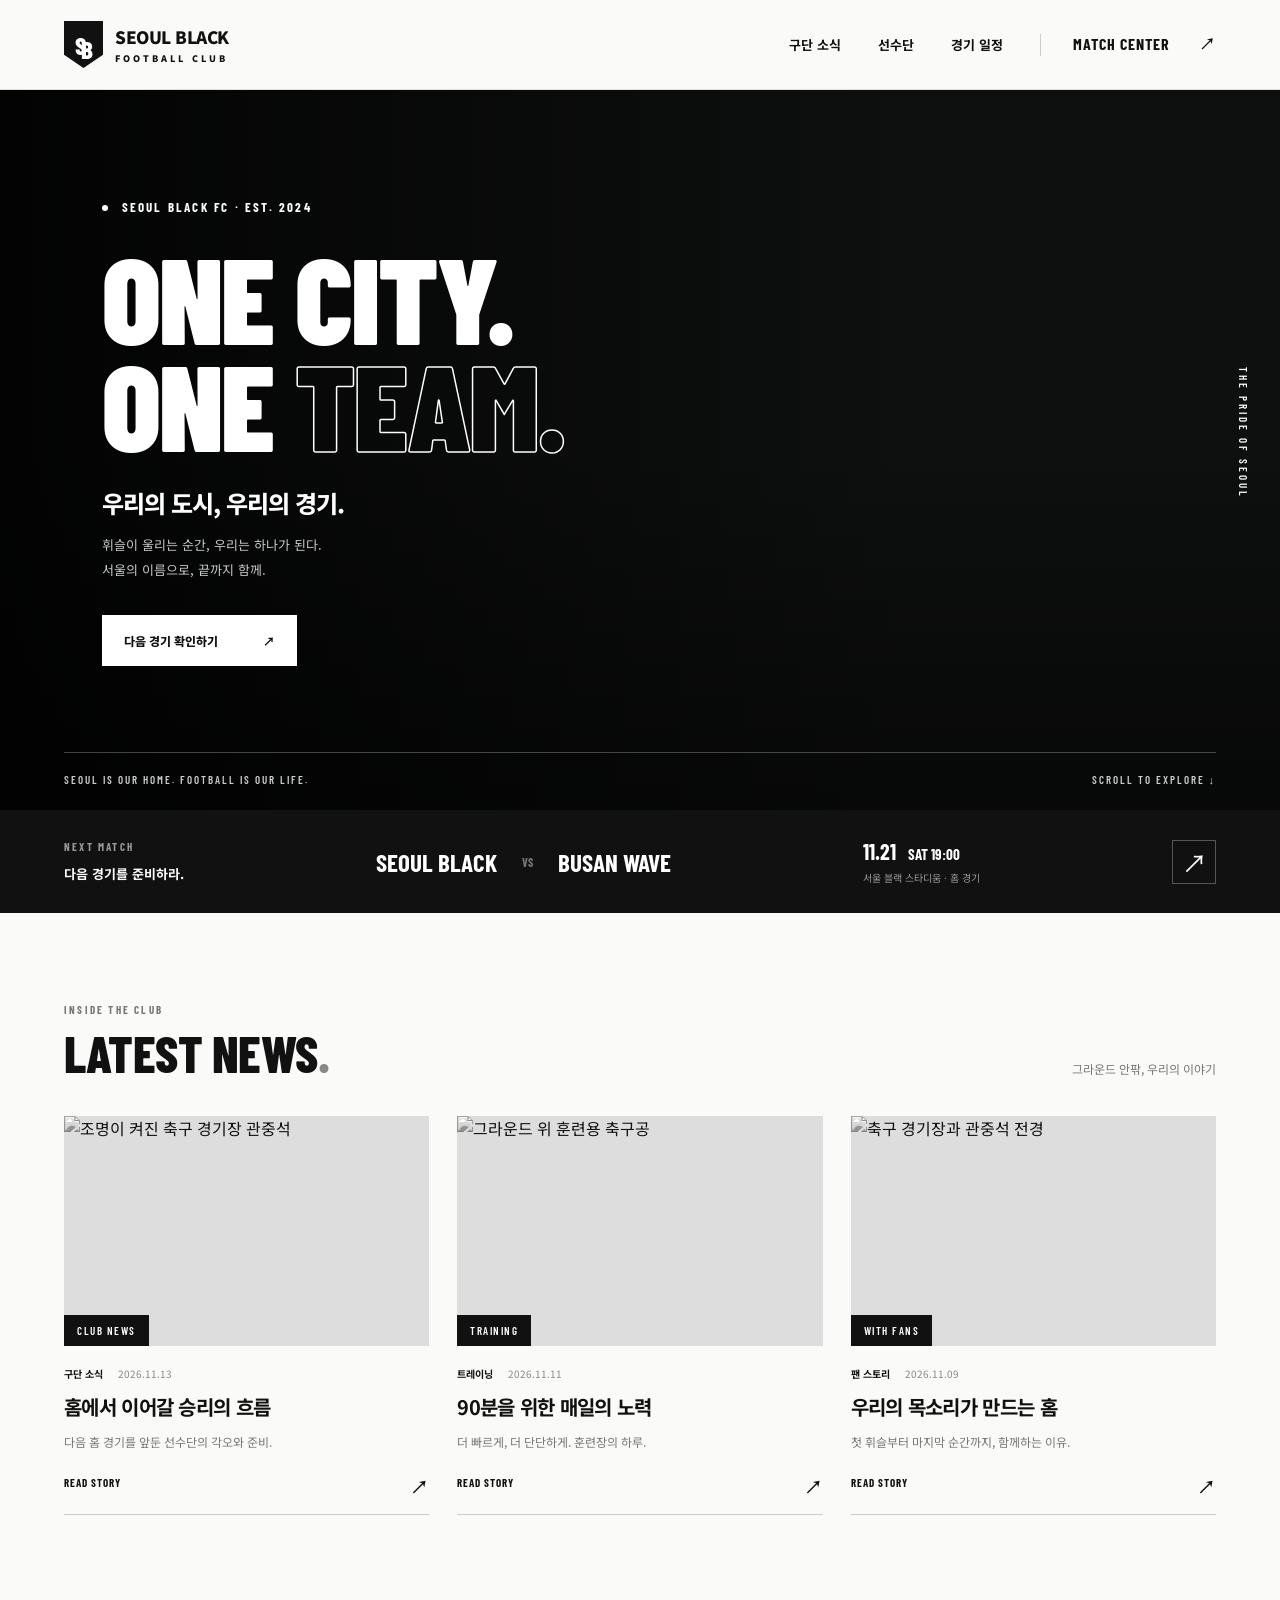
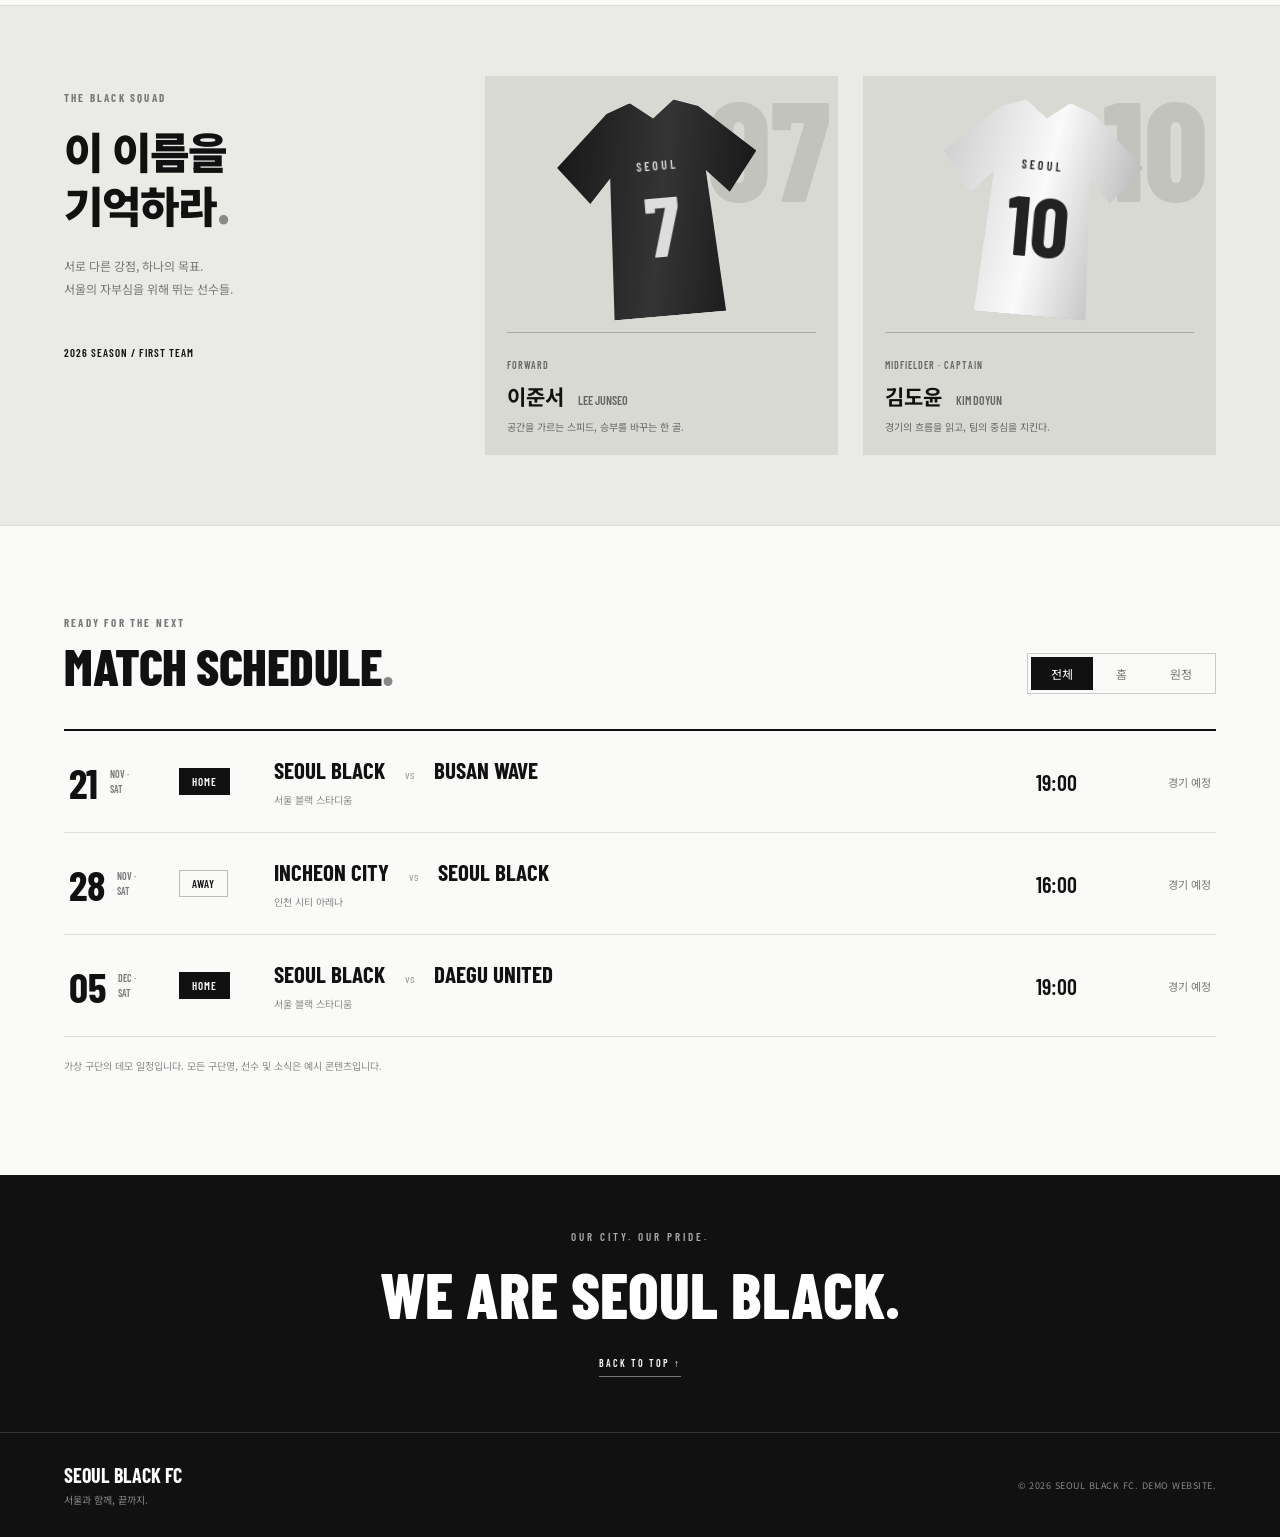
==== index.html @ 543b2198 "initial website" ====
<!DOCTYPE html>
<html lang="ko">
<head>
  <meta charset="UTF-8">
  <meta name="viewport" content="width=device-width, initial-scale=1.0">
  <meta name="description" content="가상의 축구 구단 SEOUL BLACK FC의 뉴스, 선수, 경기 일정을 만나는 데모 홈페이지.">
  <title>SEOUL BLACK FC — 우리의 도시, 우리의 경기</title>
  <link rel="stylesheet" href="style.css">
  <script src="script.js" defer></script>
</head>
<body>
  <a class="skip-link" href="#main">본문으로 건너뛰기</a>
  <header class="header">
    <a class="brand" href="#home" aria-label="서울 블랙 FC 홈"><span class="crest">S<span>B</span></span><span>SEOUL BLACK<small>FOOTBALL CLUB</small></span></a>
    <button class="menu-toggle" aria-expanded="false" aria-controls="navigation" aria-label="메뉴 열기"><span></span><span></span></button>
    <nav id="navigation" aria-label="주요 메뉴"><a href="#news">구단 소식</a><a href="#players">선수단</a><a href="#fixtures">경기 일정</a><a class="nav-cta" href="#fixtures">MATCH CENTER <span>↗</span></a></nav>
  </header>
  <main id="main">
    <section class="hero" id="home" aria-labelledby="hero-title">
      <div class="hero-content"><p class="eyebrow"><span class="dot"></span> SEOUL BLACK FC · EST. 2024</p><h1 id="hero-title">ONE CITY.<br>ONE <span>TEAM.</span></h1><p class="hero-korean">우리의 도시, 우리의 경기.</p><p class="hero-description">휘슬이 울리는 순간, 우리는 하나가 된다.<br>서울의 이름으로, 끝까지 함께.</p><a class="button button-light" href="#fixtures">다음 경기 확인하기 <span>↗</span></a></div>
      <div class="hero-bottom"><span>SEOUL IS OUR HOME. FOOTBALL IS OUR LIFE.</span><a href="#news">SCROLL TO EXPLORE ↓</a></div>
      <span class="hero-side" aria-hidden="true">THE PRIDE OF SEOUL</span>
    </section>
    <div class="match-strip"><div class="next-label"><span class="eyebrow">NEXT MATCH</span><strong>다음 경기를 준비하라.</strong></div><div class="match-teams"><strong>SEOUL BLACK</strong><span>VS</span><strong>BUSAN WAVE</strong></div><div class="match-info"><strong>11.21 <span>SAT 19:00</span></strong><span>서울 블랙 스타디움 · 홈 경기</span></div><a href="#fixtures" aria-label="경기 일정으로 이동">↗</a></div>
    <section class="section news-section" id="news" aria-labelledby="news-title">
      <div class="section-heading"><div><p class="eyebrow">INSIDE THE CLUB</p><h2 id="news-title">LATEST NEWS<span>.</span></h2></div><span class="section-caption">그라운드 안팎, 우리의 이야기</span></div>
      <div class="news-grid">
        <article class="news-card"><button class="news-open" data-news="0" aria-label="홈에서 이어갈 승리의 흐름, 뉴스 읽기"><div class="news-image"><img src="https://images.unsplash.com/photo-1522778119026-d647f0596c20?auto=format&fit=crop&w=900&q=85" alt="조명이 켜진 축구 경기장 관중석" loading="lazy"><span>CLUB NEWS</span></div><div class="news-meta">구단 소식 <time datetime="2026-11-13">2026.11.13</time></div><h3>홈에서 이어갈 승리의 흐름</h3><p>다음 홈 경기를 앞둔 선수단의 각오와 준비.</p><span class="read-more">READ STORY <span>↗</span></span></button></article>
        <article class="news-card"><button class="news-open" data-news="1" aria-label="90분을 위한 매일의 노력, 뉴스 읽기"><div class="news-image"><img src="https://images.unsplash.com/photo-1574629810360-7efbbe195018?auto=format&fit=crop&w=900&q=85" alt="그라운드 위 훈련용 축구공" loading="lazy"><span>TRAINING</span></div><div class="news-meta">트레이닝 <time datetime="2026-11-11">2026.11.11</time></div><h3>90분을 위한 매일의 노력</h3><p>더 빠르게, 더 단단하게. 훈련장의 하루.</p><span class="read-more">READ STORY <span>↗</span></span></button></article>
        <article class="news-card"><button class="news-open" data-news="2" aria-label="우리의 목소리가 만드는 홈, 뉴스 읽기"><div class="news-image"><img src="https://images.unsplash.com/photo-1459865264687-595d652de67e?auto=format&fit=crop&w=900&q=85" alt="축구 경기장과 관중석 전경" loading="lazy"><span>WITH FANS</span></div><div class="news-meta">팬 스토리 <time datetime="2026-11-09">2026.11.09</time></div><h3>우리의 목소리가 만드는 홈</h3><p>첫 휘슬부터 마지막 순간까지, 함께하는 이유.</p><span class="read-more">READ STORY <span>↗</span></span></button></article>
      </div>
    </section>
    <section class="players-section" id="players" aria-labelledby="players-title"><div class="section players-inner"><div class="players-intro"><p class="eyebrow">THE BLACK SQUAD</p><h2 id="players-title">이 이름을<br>기억하라<span>.</span></h2><p>서로 다른 강점, 하나의 목표.<br>서울의 자부심을 위해 뛰는 선수들.</p><span class="squad-season">2026 SEASON / FIRST TEAM</span></div><div class="players-grid"><article class="player"><span class="player-number">07</span><div class="jersey" aria-hidden="true"><span>SEOUL<br><b>7</b></span></div><div class="player-details"><span>FORWARD</span><h3>이준서 <small>LEE JUNSEO</small></h3><p>공간을 가르는 스피드, 승부를 바꾸는 한 골.</p></div></article><article class="player"><span class="player-number">10</span><div class="jersey alternate" aria-hidden="true"><span>SEOUL<br><b>10</b></span></div><div class="player-details"><span>MIDFIELDER · CAPTAIN</span><h3>김도윤 <small>KIM DOYUN</small></h3><p>경기의 흐름을 읽고, 팀의 중심을 지킨다.</p></div></article></div></div></section>
    <section class="section fixtures-section" id="fixtures" aria-labelledby="fixtures-title"><div class="section-heading"><div><p class="eyebrow">READY FOR THE NEXT</p><h2 id="fixtures-title">MATCH SCHEDULE<span>.</span></h2></div><div class="filters" role="group" aria-label="경기 일정 필터"><button class="active" data-filter="all" aria-pressed="true">전체</button><button data-filter="home" aria-pressed="false">홈</button><button data-filter="away" aria-pressed="false">원정</button></div></div><div class="fixtures-list">
      <article class="fixture" data-venue="home"><div class="fixture-date"><strong>21</strong><span>NOV · SAT</span></div><span class="venue home">HOME</span><div class="fixture-opponent"><strong>SEOUL BLACK <span>vs</span> BUSAN WAVE</strong><p>서울 블랙 스타디움</p></div><time datetime="2026-11-21T19:00:00+09:00">19:00</time><span class="fixture-status">경기 예정</span></article>
      <article class="fixture" data-venue="away"><div class="fixture-date"><strong>28</strong><span>NOV · SAT</span></div><span class="venue">AWAY</span><div class="fixture-opponent"><strong>INCHEON CITY <span>vs</span> SEOUL BLACK</strong><p>인천 시티 아레나</p></div><time datetime="2026-11-28T16:00:00+09:00">16:00</time><span class="fixture-status">경기 예정</span></article>
      <article class="fixture" data-venue="home"><div class="fixture-date"><strong>05</strong><span>DEC · SAT</span></div><span class="venue home">HOME</span><div class="fixture-opponent"><strong>SEOUL BLACK <span>vs</span> DAEGU UNITED</strong><p>서울 블랙 스타디움</p></div><time datetime="2026-12-05T19:00:00+09:00">19:00</time><span class="fixture-status">경기 예정</span></article>
    </div><p class="schedule-note">가상 구단의 데모 일정입니다. 모든 구단명, 선수 및 소식은 예시 콘텐츠입니다.</p></section>
    <section class="closing"><p>OUR CITY. OUR PRIDE.</p><strong>WE ARE SEOUL BLACK.</strong><a href="#home">BACK TO TOP ↑</a></section>
  </main>
  <footer><a class="footer-brand" href="#home">SEOUL BLACK FC<span>서울과 함께, 끝까지.</span></a><p>© <span id="year">2026</span> SEOUL BLACK FC. DEMO WEBSITE.</p></footer>
  <dialog id="news-dialog" aria-labelledby="dialog-title"><div class="dialog-top"><span class="eyebrow">CLUB STORIES</span><button id="close-dialog" aria-label="뉴스 닫기">✕</button></div><h2 id="dialog-title"></h2><p id="dialog-body"></p><p class="demo-note">가상 구단 홈페이지를 위한 예시 기사입니다.</p></dialog>
</body>
</html>
---- style.css ----
@import url('https://fonts.googleapis.com/css2?family=Barlow+Condensed:wght@600;700;800;900&family=Noto+Sans+KR:wght@400;500;600;700;800;900&display=swap');
:root{--black:#111;--gray:#777;--line:#dedede}*{box-sizing:border-box}html{scroll-behavior:smooth;scroll-padding-top:90px}body{margin:0;color:var(--black);background:#fafaf8;font-family:'Noto Sans KR',sans-serif;-webkit-font-smoothing:antialiased}a{color:inherit;text-decoration:none}button{font:inherit;cursor:pointer}button,a{-webkit-tap-highlight-color:transparent}button:focus-visible,a:focus-visible{outline:3px solid #888;outline-offset:5px}img{width:100%;height:100%;object-fit:cover;display:block}.skip-link{position:fixed;top:-80px;left:20px;background:white;padding:15px;z-index:100}.skip-link:focus{top:10px}.header{height:90px;background:#fafaf8;display:flex;align-items:center;justify-content:space-between;padding:0 5%;position:relative;z-index:10;border-bottom:1px solid var(--line)}.brand{display:flex;gap:12px;align-items:center;font-size:17px;font-weight:900;letter-spacing:-.5px}.brand small{display:block;font-size:9px;letter-spacing:3px;margin-top:3px}.crest{width:39px;height:47px;background:#111;color:white;clip-path:polygon(0 0,100% 0,100% 72%,50% 100%,0 72%);font:800 25px 'Barlow Condensed',sans-serif;display:flex;align-items:center;justify-content:center;letter-spacing:-5px;padding-right:5px}.crest span{padding-top:8px}.header nav{display:flex;gap:37px;align-items:center;font-size:13px;font-weight:700}.header nav>a:hover{opacity:.6}.nav-cta{border-left:1px solid #ccc;padding-left:32px;font-family:'Barlow Condensed',sans-serif;letter-spacing:1px;font-size:16px}.nav-cta span{margin-left:25px}.menu-toggle{display:none}.hero{min-height:660px;height:calc(90vh - 90px);max-height:900px;background:#161918;position:relative;color:white;display:flex;align-items:center;padding:65px 8% 100px;isolation:isolate;overflow:hidden}.hero:before{content:'';position:absolute;inset:0;z-index:-2;background:url('https://images.unsplash.com/photo-1522778119026-d647f0596c20?auto=format&fit=crop&w=2400&q=90') center 60%/cover;filter:grayscale(1)}.hero:after{content:'';position:absolute;inset:0;z-index:-1;background:linear-gradient(90deg,rgba(0,0,0,.88),rgba(0,0,0,.38) 70%),linear-gradient(0deg,rgba(0,0,0,.5),transparent 50%)}.eyebrow{font-family:'Barlow Condensed',sans-serif;font-size:13px;font-weight:700;letter-spacing:2.2px;margin:0 0 20px}.dot{display:inline-block;width:6px;height:6px;border-radius:50%;background:white;margin-right:8px;vertical-align:middle}.hero h1{font:900 clamp(80px,9.5vw,148px)/.88 'Barlow Condensed',sans-serif;letter-spacing:-2px;margin:28px 0}.hero h1 span{-webkit-text-stroke:1.5px white;color:transparent}.hero-korean{font-weight:800;font-size:24px;letter-spacing:-1px;margin:24px 0 12px}.hero-description{font-size:13px;color:#c6c6c6;line-height:1.9}.button{display:inline-flex;align-items:center;gap:45px;font-size:12px;font-weight:800;padding:17px 22px;margin-top:20px}.button-light{background:white;color:#111}.button:hover{background:#ddd}.hero-bottom{position:absolute;bottom:24px;left:5%;right:5%;display:flex;justify-content:space-between;border-top:1px solid #ffffff40;padding-top:20px;font:600 11px 'Barlow Condensed',sans-serif;letter-spacing:2px;color:#ccc}.hero-side{position:absolute;right:30px;writing-mode:vertical-rl;font:600 11px 'Barlow Condensed',sans-serif;letter-spacing:3px}.match-strip{background:#111;color:white;padding:28px 5%;display:flex;align-items:center;justify-content:space-between;gap:25px}.next-label .eyebrow{display:block;color:#999;font-size:11px;margin:0 0 7px}.next-label strong{font-size:13px}.match-teams{display:flex;align-items:center;gap:25px;font:700 25px 'Barlow Condensed',sans-serif}.match-teams>span{font-size:12px;color:#777}.match-info{display:flex;flex-direction:column;gap:6px}.match-info>strong{font:700 22px 'Barlow Condensed',sans-serif}.match-info strong span{font-size:15px;margin-left:8px}.match-info>span{font-size:10px;color:#999}.match-strip>a{font-size:25px;border:1px solid #555;width:44px;height:44px;display:grid;place-items:center}.section{max-width:1400px;margin:auto;padding:90px 5%}.section-heading{display:flex;justify-content:space-between;align-items:end;margin-bottom:35px;gap:20px}.section-heading .eyebrow{color:#777;margin-bottom:9px;font-size:11px}h2{font:800 clamp(36px,4vw,55px)/1.1 'Barlow Condensed',sans-serif;margin:0;letter-spacing:-.5px}h2>span{color:#888}.section-caption{font-size:12px;color:#777;padding-bottom:4px}.news-grid{display:grid;grid-template-columns:repeat(3,1fr);gap:28px}.news-open{border:0;padding:0;background:transparent;text-align:left;width:100%;color:inherit}.news-image{height:230px;position:relative;overflow:hidden;background:#ddd}.news-image img{filter:grayscale(1);transition:transform .5s}.news-open:hover img{transform:scale(1.05)}.news-image>span{position:absolute;left:0;bottom:0;background:#111;color:white;padding:9px 13px;font:600 11px 'Barlow Condensed',sans-serif;letter-spacing:1.5px}.news-meta{display:flex;gap:15px;font-size:10px;margin:20px 0 11px;font-weight:700}.news-meta time{color:#888;font-weight:400}.news-card h3{font-size:20px;letter-spacing:-.7px;margin:0 0 10px}.news-card p{font-size:12px;color:#777;line-height:1.8;margin:0}.read-more{display:flex;justify-content:space-between;border-bottom:1px solid #ccc;padding:23px 0 14px;font:700 11px 'Barlow Condensed',sans-serif;letter-spacing:1px}.read-more>span{font-size:18px}.players-section{background:#eaeae6;border-top:1px solid #ddd;border-bottom:1px solid #ddd}.players-inner{display:grid;grid-template-columns:1fr 2fr;gap:55px;padding-top:70px;padding-bottom:70px}.players-intro{padding-top:15px}.players-intro .eyebrow{color:#777;font-size:11px}.players-intro h2{font-family:'Noto Sans KR',sans-serif;font-size:43px;font-weight:900;line-height:1.25;letter-spacing:-2px}.players-intro>p:not(.eyebrow){color:#777;line-height:1.9;font-size:12px;margin-top:24px}.squad-season{display:block;font:600 11px 'Barlow Condensed',sans-serif;letter-spacing:1px;margin-top:45px}.players-grid{display:grid;grid-template-columns:1fr 1fr;gap:25px}.player{position:relative;overflow:hidden;background:#d9d9d4;padding:25px 22px 20px;min-height:350px}.player-number{position:absolute;font:800 140px/1 'Barlow Condensed',sans-serif;color:#c3c3bd;top:0;right:8px}.jersey{height:215px;width:200px;margin:0 auto;position:relative;background:linear-gradient(100deg,#161616,#343434 50%,#111);clip-path:polygon(27% 4%,39% 0,50% 8%,61% 0,73% 4%,100% 27%,85% 45%,74% 34%,78% 100%,22% 100%,26% 34%,15% 45%,0 27%);filter:drop-shadow(0 6px 6px #0005);display:grid;place-items:center;transform:rotate(-5deg)}.jersey>span{text-align:center;color:#ddd;font:600 12px 'Barlow Condensed',sans-serif;letter-spacing:3px;margin-top:15px}.jersey b{font-size:85px;line-height:1.2;letter-spacing:0}.jersey.alternate{transform:rotate(5deg);background:linear-gradient(100deg,#ccc,#fafafa 50%,#aaa)}.jersey.alternate>span{color:#222}.player-details{position:relative;border-top:1px solid #aaa;padding-top:17px;margin-top:16px}.player-details>span{font:600 10px 'Barlow Condensed',sans-serif;letter-spacing:1px;color:#666}.player-details h3{margin:7px 0;font-size:21px}.player-details small{font:600 12px 'Barlow Condensed',sans-serif;margin-left:8px;color:#666}.player-details p{font-size:10px;color:#666;margin:0;line-height:1.7}.filters{display:flex;border:1px solid #ccc;padding:3px;gap:3px}.filters button{border:0;background:transparent;color:#777;padding:8px 20px;font-size:12px}.filters button.active{background:#111;color:white}.fixtures-list{border-top:2px solid #111}.fixture{display:grid;grid-template-columns:85px 70px 1fr 65px 85px;align-items:center;gap:25px;padding:25px 5px;border-bottom:1px solid var(--line)}.fixture[hidden]{display:none}.fixture-date{display:flex;align-items:center;gap:12px}.fixture-date strong{font:700 42px 'Barlow Condensed',sans-serif}.fixture-date span{font:600 10px/1.5 'Barlow Condensed',sans-serif;width:30px;color:#777}.venue{font:600 11px 'Barlow Condensed',sans-serif;border:1px solid #bbb;padding:6px 12px;width:fit-content;letter-spacing:1px}.venue.home{background:#111;color:white;border-color:#111}.fixture-opponent strong{font:700 23px 'Barlow Condensed',sans-serif}.fixture-opponent strong span{font-size:12px;color:#999;margin:0 15px;font-weight:400}.fixture-opponent p{font-size:10px;color:#888;margin:8px 0 0}.fixture time{font:600 22px 'Barlow Condensed',sans-serif}.fixture-status{font-size:11px;color:#777;text-align:right}.schedule-note{font-size:10px;color:#888;margin-top:20px;line-height:1.8}.closing{background:#111;color:white;text-align:center;padding:55px 20px}.closing p{font:600 11px 'Barlow Condensed',sans-serif;letter-spacing:3px;color:#aaa;margin:0 0 12px}.closing strong{display:block;font:800 clamp(30px,5vw,65px) 'Barlow Condensed',sans-serif}.closing a{display:inline-block;font:600 10px 'Barlow Condensed',sans-serif;letter-spacing:2px;border-bottom:1px solid #777;padding-bottom:7px;margin-top:25px}footer{display:flex;justify-content:space-between;align-items:center;padding:30px 5%;background:#111;border-top:1px solid #333;color:#888}.footer-brand{font:700 20px 'Barlow Condensed',sans-serif;color:#fff}.footer-brand span{display:block;font:400 10px 'Noto Sans KR',sans-serif;color:#888;margin-top:5px}footer p{font-size:9px;letter-spacing:.5px}dialog{border:0;padding:30px;max-width:560px;width:calc(100% - 36px);background:#fafaf8;color:#111}dialog::backdrop{background:#000b;backdrop-filter:blur(4px)}.dialog-top{display:flex;justify-content:space-between;align-items:center;margin-bottom:25px}.dialog-top .eyebrow{margin:0;color:#777}.dialog-top button{background:none;border:0;font-size:22px;padding:5px}dialog h2{font:800 26px/1.5 'Noto Sans KR',sans-serif}#dialog-body{font-size:14px;line-height:2;color:#555;white-space:pre-line}.demo-note{font-size:10px;border-top:1px solid #ddd;padding-top:15px;color:#888}
@media(min-width:1600px){.hero-content{margin-left:calc((100vw - 1400px)/2 - 4vw)}}
@media(max-width:1000px){.header nav{gap:22px}.hero{min-height:620px}.match-teams{font-size:21px;gap:15px}.next-label strong{font-size:11px}.news-grid{gap:20px}.news-image{height:190px}.news-card h3{font-size:17px}.players-inner{grid-template-columns:1fr 2fr;gap:25px}.players-intro h2{font-size:34px}.jersey{width:160px;height:195px}.player{padding:20px 15px}.fixture{gap:15px;grid-template-columns:85px 60px 1fr 55px 65px}.fixture-opponent strong{font-size:20px}}
@media(max-width:700px){html{scroll-padding-top:74px}.header{height:74px;padding:0 6%}.brand{font-size:14px}.brand small{font-size:8px}.crest{width:32px;height:39px;font-size:22px}.menu-toggle{display:flex;background:none;border:0;width:40px;height:40px;flex-direction:column;justify-content:center;gap:6px;padding:8px}.menu-toggle span{display:block;height:2px;width:24px;background:#111;transition:transform .2s}.menu-toggle[aria-expanded=true] span:first-child{transform:translateY(4px) rotate(45deg)}.menu-toggle[aria-expanded=true] span:last-child{transform:translateY(-4px) rotate(-45deg)}.header nav{display:none;position:absolute;left:0;right:0;top:74px;background:#fafaf8;padding:25px 6%;border-bottom:1px solid #ccc;box-shadow:0 15px 15px #0001;align-items:stretch;gap:24px}.header nav.open{display:flex;flex-direction:column}.nav-cta{border-left:0;padding-left:0;border-top:1px solid #ddd;padding-top:20px}.hero{height:auto;min-height:650px;padding:65px 7% 95px}.hero h1{font-size:100px}.hero-korean{font-size:21px}.hero-description{font-size:12px}.hero .eyebrow{font-size:11px}.hero-bottom{left:7%;right:7%;font-size:9px;letter-spacing:1px}.hero-bottom>span{max-width:160px;line-height:1.6}.hero-bottom>a{align-self:end}.hero-side{right:14px;font-size:9px}.match-strip{flex-wrap:wrap;gap:22px;padding:25px 7%}.next-label{width:100%}.next-label strong{font-size:12px}.match-teams{width:calc(100% - 65px);font-size:25px;order:1;gap:18px}.match-info{order:3;width:100%;border-top:1px solid #333;padding-top:16px;flex-direction:row;justify-content:space-between;align-items:center;gap:10px}.match-info>span{font-size:9px}.match-strip>a{order:2}.section{padding:58px 7%}.section-heading{align-items:start;margin-bottom:25px}.section-heading h2{font-size:37px}.section-caption{display:none}.news-grid{grid-template-columns:1fr;gap:32px}.news-image{height:auto;aspect-ratio:1.65}.news-card h3{font-size:21px}.news-card p{font-size:12px}.news-meta{margin-top:16px}.read-more{padding-top:15px}.players-inner{grid-template-columns:1fr;gap:30px}.players-intro{padding-top:0}.players-intro h2{font-size:37px}.players-intro h2 br{display:none}.players-intro>p:not(.eyebrow){margin-top:16px}.squad-season{margin-top:22px}.players-grid{gap:12px}.player{min-height:285px;padding:20px 12px 18px}.jersey{width:135px;max-width:100%;height:165px}.jersey b{font-size:65px}.player-number{font-size:95px}.player-details h3{font-size:18px}.player-details small{display:block;margin:5px 0 0;font-size:10px}.player-details p{font-size:9px}.player-details>span{font-size:8px}.fixtures-section .section-heading{flex-direction:column;gap:22px}.filters button{padding:7px 20px}.fixture{grid-template-columns:60px 1fr 50px;gap:12px;padding:22px 0}.fixture-date{grid-row:1/3;gap:7px}.fixture-date strong{font-size:35px}.fixture-date span{font-size:9px}.venue{grid-column:2;grid-row:1;font-size:9px;padding:4px 9px}.fixture-opponent{grid-column:2;grid-row:2}.fixture-opponent strong{font-size:17px;line-height:1.5}.fixture-opponent strong span{margin:0 5px;font-size:10px}.fixture time{grid-column:3;grid-row:1;font-size:19px;text-align:right}.fixture-status{grid-column:3;grid-row:2;font-size:9px}.fixture-opponent p{font-size:9px;margin-top:5px}footer{padding:28px 7%;align-items:start;gap:20px;flex-direction:column}footer p{margin:0;font-size:8px}.closing{padding:45px 15px}}
@media(prefers-reduced-motion:reduce){html{scroll-behavior:auto}*,*::before,*::after{transition:none!important}}
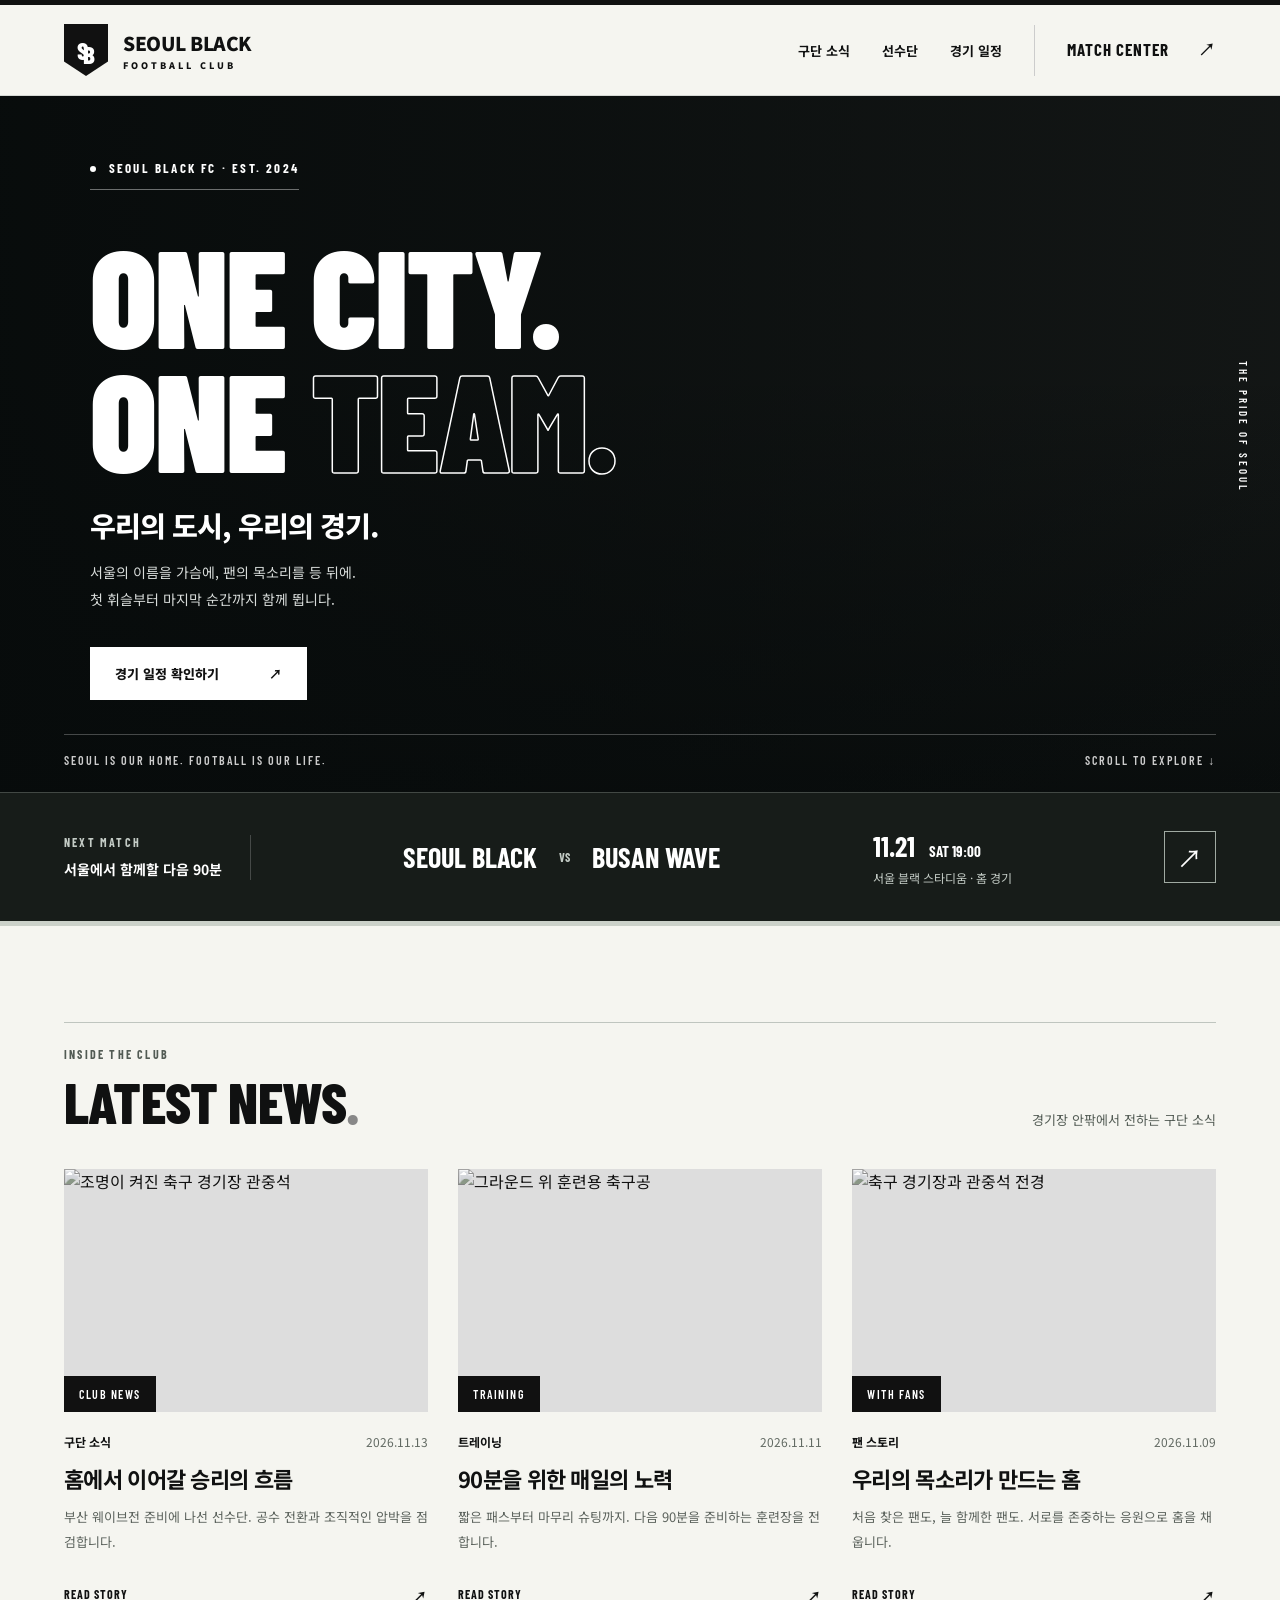
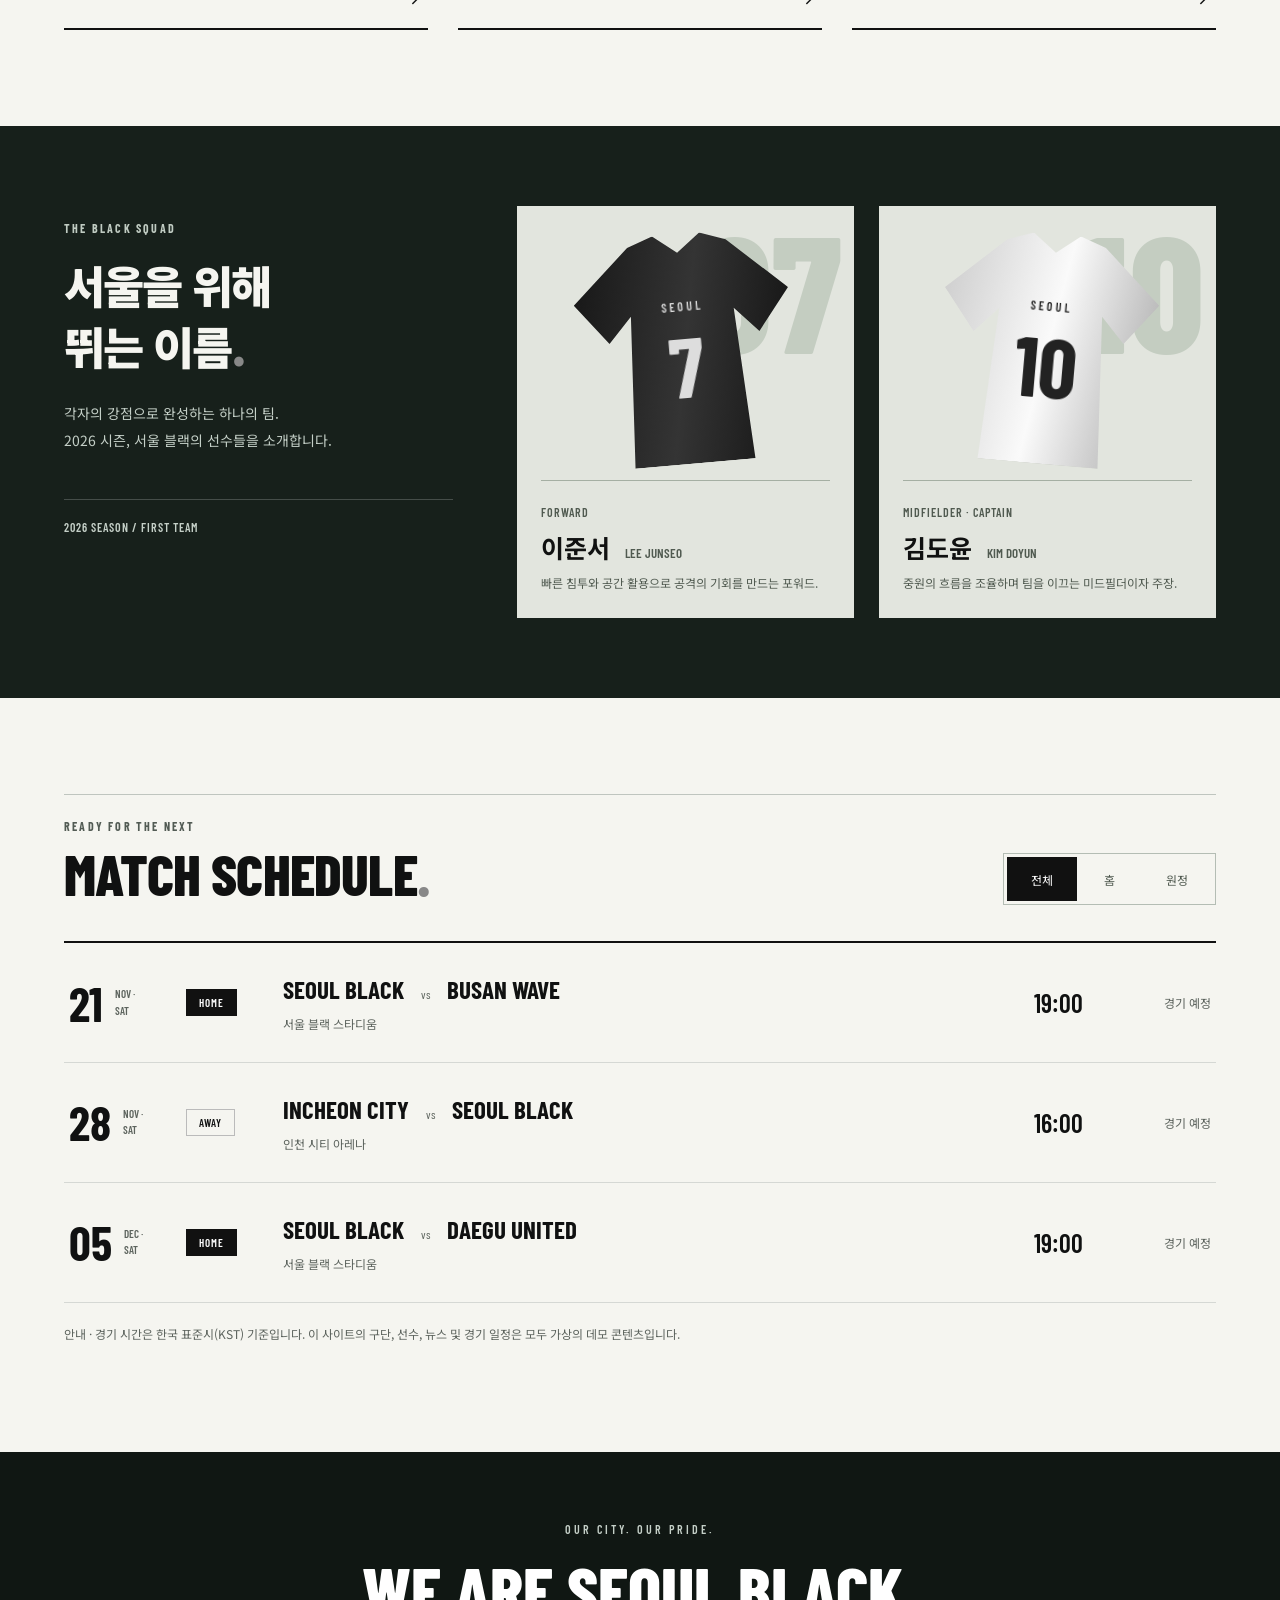
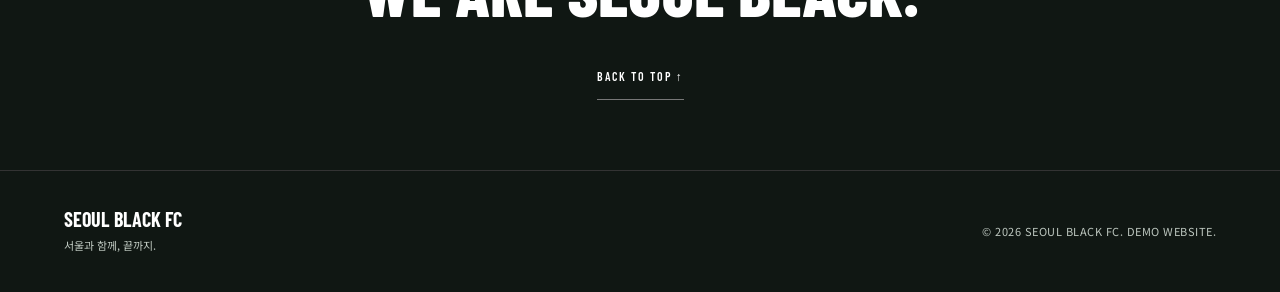
==== commit eadf36e8: "update website" ====
--- a/index.html
+++ b/index.html
@@ -3,7 +3,7 @@
 <head>
   <meta charset="UTF-8">
   <meta name="viewport" content="width=device-width, initial-scale=1.0">
-  <meta name="description" content="가상의 축구 구단 SEOUL BLACK FC의 뉴스, 선수, 경기 일정을 만나는 데모 홈페이지.">
+  <meta name="description" content="서울을 연고로 한 가상 구단 SEOUL BLACK FC. 구단 소식, 선수단과 경기 일정을 소개하는 데모 홈페이지입니다.">
   <title>SEOUL BLACK FC — 우리의 도시, 우리의 경기</title>
   <link rel="stylesheet" href="style.css">
   <script src="script.js" defer></script>
@@ -17,28 +17,28 @@
   </header>
   <main id="main">
     <section class="hero" id="home" aria-labelledby="hero-title">
-      <div class="hero-content"><p class="eyebrow"><span class="dot"></span> SEOUL BLACK FC · EST. 2024</p><h1 id="hero-title">ONE CITY.<br>ONE <span>TEAM.</span></h1><p class="hero-korean">우리의 도시, 우리의 경기.</p><p class="hero-description">휘슬이 울리는 순간, 우리는 하나가 된다.<br>서울의 이름으로, 끝까지 함께.</p><a class="button button-light" href="#fixtures">다음 경기 확인하기 <span>↗</span></a></div>
+      <div class="hero-content"><p class="eyebrow"><span class="dot"></span> SEOUL BLACK FC · EST. 2024</p><h1 id="hero-title">ONE CITY.<br>ONE <span>TEAM.</span></h1><p class="hero-korean">우리의 도시, 우리의 경기.</p><p class="hero-description">서울의 이름을 가슴에, 팬의 목소리를 등 뒤에.<br>첫 휘슬부터 마지막 순간까지 함께 뜁니다.</p><a class="button button-light" href="#fixtures">경기 일정 확인하기 <span>↗</span></a></div>
       <div class="hero-bottom"><span>SEOUL IS OUR HOME. FOOTBALL IS OUR LIFE.</span><a href="#news">SCROLL TO EXPLORE ↓</a></div>
       <span class="hero-side" aria-hidden="true">THE PRIDE OF SEOUL</span>
     </section>
-    <div class="match-strip"><div class="next-label"><span class="eyebrow">NEXT MATCH</span><strong>다음 경기를 준비하라.</strong></div><div class="match-teams"><strong>SEOUL BLACK</strong><span>VS</span><strong>BUSAN WAVE</strong></div><div class="match-info"><strong>11.21 <span>SAT 19:00</span></strong><span>서울 블랙 스타디움 · 홈 경기</span></div><a href="#fixtures" aria-label="경기 일정으로 이동">↗</a></div>
+    <div class="match-strip"><div class="next-label"><span class="eyebrow">NEXT MATCH</span><strong>서울에서 함께할 다음 90분</strong></div><div class="match-teams"><strong>SEOUL BLACK</strong><span>VS</span><strong>BUSAN WAVE</strong></div><div class="match-info"><strong>11.21 <span>SAT 19:00</span></strong><span>서울 블랙 스타디움 · 홈 경기</span></div><a href="#fixtures" aria-label="경기 일정으로 이동">↗</a></div>
     <section class="section news-section" id="news" aria-labelledby="news-title">
-      <div class="section-heading"><div><p class="eyebrow">INSIDE THE CLUB</p><h2 id="news-title">LATEST NEWS<span>.</span></h2></div><span class="section-caption">그라운드 안팎, 우리의 이야기</span></div>
+      <div class="section-heading"><div><p class="eyebrow">INSIDE THE CLUB</p><h2 id="news-title">LATEST NEWS<span>.</span></h2></div><span class="section-caption">경기장 안팎에서 전하는 구단 소식</span></div>
       <div class="news-grid">
-        <article class="news-card"><button class="news-open" data-news="0" aria-label="홈에서 이어갈 승리의 흐름, 뉴스 읽기"><div class="news-image"><img src="https://images.unsplash.com/photo-1522778119026-d647f0596c20?auto=format&fit=crop&w=900&q=85" alt="조명이 켜진 축구 경기장 관중석" loading="lazy"><span>CLUB NEWS</span></div><div class="news-meta">구단 소식 <time datetime="2026-11-13">2026.11.13</time></div><h3>홈에서 이어갈 승리의 흐름</h3><p>다음 홈 경기를 앞둔 선수단의 각오와 준비.</p><span class="read-more">READ STORY <span>↗</span></span></button></article>
-        <article class="news-card"><button class="news-open" data-news="1" aria-label="90분을 위한 매일의 노력, 뉴스 읽기"><div class="news-image"><img src="https://images.unsplash.com/photo-1574629810360-7efbbe195018?auto=format&fit=crop&w=900&q=85" alt="그라운드 위 훈련용 축구공" loading="lazy"><span>TRAINING</span></div><div class="news-meta">트레이닝 <time datetime="2026-11-11">2026.11.11</time></div><h3>90분을 위한 매일의 노력</h3><p>더 빠르게, 더 단단하게. 훈련장의 하루.</p><span class="read-more">READ STORY <span>↗</span></span></button></article>
-        <article class="news-card"><button class="news-open" data-news="2" aria-label="우리의 목소리가 만드는 홈, 뉴스 읽기"><div class="news-image"><img src="https://images.unsplash.com/photo-1459865264687-595d652de67e?auto=format&fit=crop&w=900&q=85" alt="축구 경기장과 관중석 전경" loading="lazy"><span>WITH FANS</span></div><div class="news-meta">팬 스토리 <time datetime="2026-11-09">2026.11.09</time></div><h3>우리의 목소리가 만드는 홈</h3><p>첫 휘슬부터 마지막 순간까지, 함께하는 이유.</p><span class="read-more">READ STORY <span>↗</span></span></button></article>
+        <article class="news-card"><button class="news-open" data-news="0" aria-label="홈에서 이어갈 승리의 흐름, 뉴스 읽기"><div class="news-image"><img src="https://images.unsplash.com/photo-1522778119026-d647f0596c20?auto=format&fit=crop&w=900&q=85" alt="조명이 켜진 축구 경기장 관중석" loading="lazy"><span>CLUB NEWS</span></div><div class="news-meta">구단 소식 <time datetime="2026-11-13">2026.11.13</time></div><h3>홈에서 이어갈 승리의 흐름</h3><p>부산 웨이브전 준비에 나선 선수단. 공수 전환과 조직적인 압박을 점검합니다.</p><span class="read-more">READ STORY <span>↗</span></span></button></article>
+        <article class="news-card"><button class="news-open" data-news="1" aria-label="90분을 위한 매일의 노력, 뉴스 읽기"><div class="news-image"><img src="https://images.unsplash.com/photo-1574629810360-7efbbe195018?auto=format&fit=crop&w=900&q=85" alt="그라운드 위 훈련용 축구공" loading="lazy"><span>TRAINING</span></div><div class="news-meta">트레이닝 <time datetime="2026-11-11">2026.11.11</time></div><h3>90분을 위한 매일의 노력</h3><p>짧은 패스부터 마무리 슈팅까지. 다음 90분을 준비하는 훈련장을 전합니다.</p><span class="read-more">READ STORY <span>↗</span></span></button></article>
+        <article class="news-card"><button class="news-open" data-news="2" aria-label="우리의 목소리가 만드는 홈, 뉴스 읽기"><div class="news-image"><img src="https://images.unsplash.com/photo-1459865264687-595d652de67e?auto=format&fit=crop&w=900&q=85" alt="축구 경기장과 관중석 전경" loading="lazy"><span>WITH FANS</span></div><div class="news-meta">팬 스토리 <time datetime="2026-11-09">2026.11.09</time></div><h3>우리의 목소리가 만드는 홈</h3><p>처음 찾은 팬도, 늘 함께한 팬도. 서로를 존중하는 응원으로 홈을 채웁니다.</p><span class="read-more">READ STORY <span>↗</span></span></button></article>
       </div>
     </section>
-    <section class="players-section" id="players" aria-labelledby="players-title"><div class="section players-inner"><div class="players-intro"><p class="eyebrow">THE BLACK SQUAD</p><h2 id="players-title">이 이름을<br>기억하라<span>.</span></h2><p>서로 다른 강점, 하나의 목표.<br>서울의 자부심을 위해 뛰는 선수들.</p><span class="squad-season">2026 SEASON / FIRST TEAM</span></div><div class="players-grid"><article class="player"><span class="player-number">07</span><div class="jersey" aria-hidden="true"><span>SEOUL<br><b>7</b></span></div><div class="player-details"><span>FORWARD</span><h3>이준서 <small>LEE JUNSEO</small></h3><p>공간을 가르는 스피드, 승부를 바꾸는 한 골.</p></div></article><article class="player"><span class="player-number">10</span><div class="jersey alternate" aria-hidden="true"><span>SEOUL<br><b>10</b></span></div><div class="player-details"><span>MIDFIELDER · CAPTAIN</span><h3>김도윤 <small>KIM DOYUN</small></h3><p>경기의 흐름을 읽고, 팀의 중심을 지킨다.</p></div></article></div></div></section>
+    <section class="players-section" id="players" aria-labelledby="players-title"><div class="section players-inner"><div class="players-intro"><p class="eyebrow">THE BLACK SQUAD</p><h2 id="players-title">서울을 위해<br>뛰는 이름<span>.</span></h2><p>각자의 강점으로 완성하는 하나의 팀.<br>2026 시즌, 서울 블랙의 선수들을 소개합니다.</p><span class="squad-season">2026 SEASON / FIRST TEAM</span></div><div class="players-grid"><article class="player"><span class="player-number">07</span><div class="jersey" aria-hidden="true"><span>SEOUL<br><b>7</b></span></div><div class="player-details"><span>FORWARD</span><h3>이준서 <small>LEE JUNSEO</small></h3><p>빠른 침투와 공간 활용으로 공격의 기회를 만드는 포워드.</p></div></article><article class="player"><span class="player-number">10</span><div class="jersey alternate" aria-hidden="true"><span>SEOUL<br><b>10</b></span></div><div class="player-details"><span>MIDFIELDER · CAPTAIN</span><h3>김도윤 <small>KIM DOYUN</small></h3><p>중원의 흐름을 조율하며 팀을 이끄는 미드필더이자 주장.</p></div></article></div></div></section>
     <section class="section fixtures-section" id="fixtures" aria-labelledby="fixtures-title"><div class="section-heading"><div><p class="eyebrow">READY FOR THE NEXT</p><h2 id="fixtures-title">MATCH SCHEDULE<span>.</span></h2></div><div class="filters" role="group" aria-label="경기 일정 필터"><button class="active" data-filter="all" aria-pressed="true">전체</button><button data-filter="home" aria-pressed="false">홈</button><button data-filter="away" aria-pressed="false">원정</button></div></div><div class="fixtures-list">
       <article class="fixture" data-venue="home"><div class="fixture-date"><strong>21</strong><span>NOV · SAT</span></div><span class="venue home">HOME</span><div class="fixture-opponent"><strong>SEOUL BLACK <span>vs</span> BUSAN WAVE</strong><p>서울 블랙 스타디움</p></div><time datetime="2026-11-21T19:00:00+09:00">19:00</time><span class="fixture-status">경기 예정</span></article>
       <article class="fixture" data-venue="away"><div class="fixture-date"><strong>28</strong><span>NOV · SAT</span></div><span class="venue">AWAY</span><div class="fixture-opponent"><strong>INCHEON CITY <span>vs</span> SEOUL BLACK</strong><p>인천 시티 아레나</p></div><time datetime="2026-11-28T16:00:00+09:00">16:00</time><span class="fixture-status">경기 예정</span></article>
       <article class="fixture" data-venue="home"><div class="fixture-date"><strong>05</strong><span>DEC · SAT</span></div><span class="venue home">HOME</span><div class="fixture-opponent"><strong>SEOUL BLACK <span>vs</span> DAEGU UNITED</strong><p>서울 블랙 스타디움</p></div><time datetime="2026-12-05T19:00:00+09:00">19:00</time><span class="fixture-status">경기 예정</span></article>
-    </div><p class="schedule-note">가상 구단의 데모 일정입니다. 모든 구단명, 선수 및 소식은 예시 콘텐츠입니다.</p></section>
+    </div><p class="schedule-note">안내 · 경기 시간은 한국 표준시(KST) 기준입니다. 이 사이트의 구단, 선수, 뉴스 및 경기 일정은 모두 가상의 데모 콘텐츠입니다.</p></section>
     <section class="closing"><p>OUR CITY. OUR PRIDE.</p><strong>WE ARE SEOUL BLACK.</strong><a href="#home">BACK TO TOP ↑</a></section>
   </main>
   <footer><a class="footer-brand" href="#home">SEOUL BLACK FC<span>서울과 함께, 끝까지.</span></a><p>© <span id="year">2026</span> SEOUL BLACK FC. DEMO WEBSITE.</p></footer>
-  <dialog id="news-dialog" aria-labelledby="dialog-title"><div class="dialog-top"><span class="eyebrow">CLUB STORIES</span><button id="close-dialog" aria-label="뉴스 닫기">✕</button></div><h2 id="dialog-title"></h2><p id="dialog-body"></p><p class="demo-note">가상 구단 홈페이지를 위한 예시 기사입니다.</p></dialog>
+  <dialog id="news-dialog" aria-labelledby="dialog-title"><div class="dialog-top"><span class="eyebrow">CLUB STORIES</span><button id="close-dialog" aria-label="뉴스 닫기">✕</button></div><h2 id="dialog-title"></h2><p id="dialog-body"></p><p class="demo-note">가상 구단 SEOUL BLACK FC를 소개하기 위해 제작한 데모 기사입니다.</p></dialog>
 </body>
 </html>
--- a/style.css
+++ b/style.css
@@ -4,3 +4,208 @@
 @media(max-width:1000px){.header nav{gap:22px}.hero{min-height:620px}.match-teams{font-size:21px;gap:15px}.next-label strong{font-size:11px}.news-grid{gap:20px}.news-image{height:190px}.news-card h3{font-size:17px}.players-inner{grid-template-columns:1fr 2fr;gap:25px}.players-intro h2{font-size:34px}.jersey{width:160px;height:195px}.player{padding:20px 15px}.fixture{gap:15px;grid-template-columns:85px 60px 1fr 55px 65px}.fixture-opponent strong{font-size:20px}}
 @media(max-width:700px){html{scroll-padding-top:74px}.header{height:74px;padding:0 6%}.brand{font-size:14px}.brand small{font-size:8px}.crest{width:32px;height:39px;font-size:22px}.menu-toggle{display:flex;background:none;border:0;width:40px;height:40px;flex-direction:column;justify-content:center;gap:6px;padding:8px}.menu-toggle span{display:block;height:2px;width:24px;background:#111;transition:transform .2s}.menu-toggle[aria-expanded=true] span:first-child{transform:translateY(4px) rotate(45deg)}.menu-toggle[aria-expanded=true] span:last-child{transform:translateY(-4px) rotate(-45deg)}.header nav{display:none;position:absolute;left:0;right:0;top:74px;background:#fafaf8;padding:25px 6%;border-bottom:1px solid #ccc;box-shadow:0 15px 15px #0001;align-items:stretch;gap:24px}.header nav.open{display:flex;flex-direction:column}.nav-cta{border-left:0;padding-left:0;border-top:1px solid #ddd;padding-top:20px}.hero{height:auto;min-height:650px;padding:65px 7% 95px}.hero h1{font-size:100px}.hero-korean{font-size:21px}.hero-description{font-size:12px}.hero .eyebrow{font-size:11px}.hero-bottom{left:7%;right:7%;font-size:9px;letter-spacing:1px}.hero-bottom>span{max-width:160px;line-height:1.6}.hero-bottom>a{align-self:end}.hero-side{right:14px;font-size:9px}.match-strip{flex-wrap:wrap;gap:22px;padding:25px 7%}.next-label{width:100%}.next-label strong{font-size:12px}.match-teams{width:calc(100% - 65px);font-size:25px;order:1;gap:18px}.match-info{order:3;width:100%;border-top:1px solid #333;padding-top:16px;flex-direction:row;justify-content:space-between;align-items:center;gap:10px}.match-info>span{font-size:9px}.match-strip>a{order:2}.section{padding:58px 7%}.section-heading{align-items:start;margin-bottom:25px}.section-heading h2{font-size:37px}.section-caption{display:none}.news-grid{grid-template-columns:1fr;gap:32px}.news-image{height:auto;aspect-ratio:1.65}.news-card h3{font-size:21px}.news-card p{font-size:12px}.news-meta{margin-top:16px}.read-more{padding-top:15px}.players-inner{grid-template-columns:1fr;gap:30px}.players-intro{padding-top:0}.players-intro h2{font-size:37px}.players-intro h2 br{display:none}.players-intro>p:not(.eyebrow){margin-top:16px}.squad-season{margin-top:22px}.players-grid{gap:12px}.player{min-height:285px;padding:20px 12px 18px}.jersey{width:135px;max-width:100%;height:165px}.jersey b{font-size:65px}.player-number{font-size:95px}.player-details h3{font-size:18px}.player-details small{display:block;margin:5px 0 0;font-size:10px}.player-details p{font-size:9px}.player-details>span{font-size:8px}.fixtures-section .section-heading{flex-direction:column;gap:22px}.filters button{padding:7px 20px}.fixture{grid-template-columns:60px 1fr 50px;gap:12px;padding:22px 0}.fixture-date{grid-row:1/3;gap:7px}.fixture-date strong{font-size:35px}.fixture-date span{font-size:9px}.venue{grid-column:2;grid-row:1;font-size:9px;padding:4px 9px}.fixture-opponent{grid-column:2;grid-row:2}.fixture-opponent strong{font-size:17px;line-height:1.5}.fixture-opponent strong span{margin:0 5px;font-size:10px}.fixture time{grid-column:3;grid-row:1;font-size:19px;text-align:right}.fixture-status{grid-column:3;grid-row:2;font-size:9px}.fixture-opponent p{font-size:9px;margin-top:5px}footer{padding:28px 7%;align-items:start;gap:20px;flex-direction:column}footer p{margin:0;font-size:8px}.closing{padding:45px 15px}}
 @media(prefers-reduced-motion:reduce){html{scroll-behavior:auto}*,*::before,*::after{transition:none!important}}
+
+/* Club presentation refresh. Existing interaction selectors stay intact. */
+:root {
+  --black: #101111;
+  --gray: #5c605e;
+  --line: #d5d8d4;
+}
+body { background: #f5f5f0; }
+button:focus-visible, a:focus-visible {
+  outline: 3px solid #808b82;
+  outline-offset: 5px;
+}
+.header {
+  height: 96px;
+  padding-inline: max(5%, calc((100vw - 1320px) / 2));
+  background: #f5f5f0;
+  border-top: 5px solid #101111;
+}
+.brand { font-size: 19px; gap: 15px; }
+.crest { width: 44px; height: 52px; }
+.header nav { gap: 32px; }
+.header nav > a { padding-block: 14px; }
+.nav-cta { font-size: 17px; }
+.hero {
+  min-height: 680px;
+  height: calc(88vh - 96px);
+  padding-inline: max(7%, calc((100vw - 1240px) / 2));
+}
+.hero:before { background-position: center 55%; }
+.hero:after {
+  background: linear-gradient(90deg, #070b0bf0 0%, #070b0ba8 44%, #070b0b35 100%), linear-gradient(0deg, #070b0bc9, transparent 60%);
+}
+.hero-content { max-width: 780px; margin-left: 0; }
+.hero .eyebrow {
+  display: inline-block;
+  padding-bottom: 13px;
+  border-bottom: 1px solid #ffffff66;
+  font-size: 13px;
+}
+.hero h1 { font-size: clamp(86px, 10.8vw, 158px); line-height: .9; margin: 22px 0; }
+.hero-korean { font-size: clamp(22px, 2.2vw, 30px); }
+.hero-description { font-size: 14px; color: #d8dcda; }
+.button { min-height: 52px; padding: 17px 25px; font-size: 13px; gap: 50px; }
+.hero-bottom { padding-top: 18px; font-size: 12px; }
+.match-strip {
+  position: relative;
+  padding: 30px max(5%, calc((100vw - 1320px) / 2));
+  min-height: 134px;
+  border-top: 1px solid #424844;
+  border-bottom: 5px solid #cbd1c9;
+  background: #171c19;
+  gap: 28px;
+}
+.next-label { padding-right: 28px; border-right: 1px solid #ffffff33; }
+.next-label .eyebrow { color: #c4ccc6; font-size: 12px; }
+.next-label strong { font-size: 14px; }
+.match-teams { font-size: clamp(24px, 2.2vw, 32px); gap: 22px; }
+.match-teams > span { color: #c4ccc6; }
+.match-info > strong { font-size: 28px; }
+.match-info > span { color: #c4ccc6; font-size: 12px; }
+.match-strip > a { width: 52px; height: 52px; flex-shrink: 0; border-color: #a0aaa2; }
+.match-strip > a:hover { background: #f5f5f0; color: #101111; }
+.section { max-width: 1440px; padding-block: 96px; }
+.section-heading { margin-bottom: 36px; border-top: 1px solid #bfc5bf; padding-top: 24px; }
+.section-heading .eyebrow { color: #525b54; font-size: 12px; }
+h2 { font-size: clamp(40px, 4.5vw, 64px); letter-spacing: -.8px; }
+.section-caption { color: #525b54; font-size: 13px; }
+.news-grid { gap: 30px; }
+.news-card, .players-intro, .players-grid, .player { min-width: 0; }
+.news-open { display: flex; flex-direction: column; height: 100%; }
+.news-image { width: 100%; height: auto; aspect-ratio: 1.5; }
+.news-image img { filter: grayscale(.85); }
+.news-image > span { padding: 11px 15px; font-size: 12px; }
+.news-meta { width: 100%; justify-content: space-between; font-size: 12px; margin: 21px 0 12px; }
+.news-meta time { color: #626a63; }
+.news-card h3 { font-size: 22px; line-height: 1.5; word-break: keep-all; }
+.news-card p { font-size: 13px; color: #5c635d; line-height: 1.9; margin-bottom: 10px; }
+.read-more { width: 100%; margin-top: auto; font-size: 12px; border-bottom: 2px solid #101111; padding-bottom: 17px; }
+.players-section { background: #17201b; color: #f5f5f0; border: 0; }
+.players-inner { grid-template-columns: 1fr 1.8fr; gap: 64px; padding-block: 80px; }
+.players-intro .eyebrow { color: #c0cbc2; font-size: 12px; }
+.players-intro h2 { font-size: clamp(34px, 3.5vw, 48px); line-height: 1.35; }
+.players-intro > p:not(.eyebrow) { color: #c4cfc7; font-size: 14px; }
+.squad-season { color: #c4cfc7; font-size: 12px; padding-top: 20px; border-top: 1px solid #ffffff33; }
+.player { background: #e2e5de; color: #101111; min-height: 380px; padding: 28px 24px 24px; }
+.player-number { color: #c4cdc1; font-size: 165px; right: 12px; }
+.jersey { height: 230px; width: 215px; max-width: 100%; }
+.player-details { border-color: #a5afa3; }
+.player-details > span { color: #505a50; font-size: 12px; }
+.player-details h3 { font-size: 25px; }
+.player-details small { color: #505a50; font-size: 13px; }
+.player-details p { color: #505a50; font-size: 12px; line-height: 1.8; }
+.filters { border-color: #b4bdb4; }
+.filters button { color: #505a50; min-height: 44px; padding-inline: 24px; }
+.fixture { padding-block: 30px; grid-template-columns: 95px 75px minmax(0, 1fr) 70px 85px; gap: 22px; }
+.fixture > * { min-width: 0; }
+.fixture-date strong { font-size: 48px; }
+.fixture-date span { color: #5c635d; font-size: 11px; }
+.fixture-opponent strong { font-size: 25px; line-height: 1.35; }
+.fixture-opponent strong span { color: #5c635d; margin-inline: 12px; }
+.fixture-opponent p { color: #5c635d; font-size: 12px; }
+.fixture time { font-size: 26px; }
+.fixture-status { color: #5c635d; font-size: 12px; }
+.schedule-note { color: #5c635d; font-size: 12px; }
+.closing { padding-block: 70px; background: #101713; }
+.closing p { color: #c4cfc7; font-size: 12px; }
+.closing strong { font-size: clamp(32px, 5.4vw, 76px); }
+.closing a { font-size: 12px; min-height: 44px; padding-top: 13px; }
+footer { background: #101713; padding-block: 36px; }
+.footer-brand span, footer p { color: #bec8c0; font-size: 11px; line-height: 1.8; }
+dialog { padding: 32px; border-top: 5px solid #17201b; max-height: calc(100dvh - 48px); overflow-y: auto; }
+.dialog-top button { min-width: 44px; min-height: 44px; }
+.demo-note { font-size: 12px; color: #5c635d; line-height: 1.8; }
+
+@media (max-width: 1100px) and (min-width: 701px) {
+  .header nav { gap: 20px; }
+  .brand { font-size: 17px; }
+  .nav-cta { padding-left: 20px; }
+  .nav-cta span { margin-left: 10px; }
+  .match-strip { flex-wrap: wrap; }
+  .next-label { width: 100%; border-right: 0; padding: 0 0 15px; border-bottom: 1px solid #ffffff33; }
+  .match-teams { flex: 1; }
+  .players-inner { grid-template-columns: 1fr; gap: 32px; }
+  .players-intro h2 br { display: none; }
+  .squad-season { margin-top: 24px; }
+  .fixture { grid-template-columns: 85px 60px minmax(0, 1fr) 55px 65px; gap: 14px; }
+  .fixture-opponent strong { font-size: 21px; }
+  .news-grid { gap: 22px; }
+  .news-card h3 { font-size: 19px; }
+}
+
+@media (max-width: 700px) {
+  .header { height: 74px; padding-inline: 6%; border-top-width: 4px; }
+  .brand { font-size: 14px; gap: 11px; }
+  .crest { width: 32px; height: 39px; }
+  .header nav { top: 74px; padding-block: 20px; gap: 8px; background: #f5f5f0; }
+  .header nav > a { min-height: 44px; }
+  .menu-toggle { width: 44px; height: 44px; }
+  .hero { min-height: 630px; height: auto; padding: 52px 7% 110px; }
+  .hero .eyebrow { font-size: 11px; letter-spacing: 1.4px; }
+  .hero h1 { font-size: clamp(70px, 17vw, 112px); letter-spacing: -1px; }
+  .hero-korean { font-size: 22px; line-height: 1.6; word-break: keep-all; }
+  .hero-description { font-size: 13px; }
+  .hero-side { right: 10px; }
+  .hero-bottom { gap: 18px; font-size: 10px; }
+  .hero-bottom > a { text-align: right; line-height: 1.6; }
+  .button { gap: 32px; }
+  .match-strip { padding: 25px 7%; gap: 20px; }
+  .next-label { border-right: 0; padding-right: 0; }
+  .next-label strong { font-size: 13px; }
+  .match-teams { font-size: clamp(20px, 5vw, 28px); gap: 10px; width: calc(100% - 64px); }
+  .match-teams > strong { min-width: 0; }
+  .match-strip > a { width: 44px; height: 44px; }
+  .match-info { flex-wrap: wrap; gap: 10px 18px; padding-top: 18px; }
+  .match-info > strong { font-size: 25px; }
+  .match-info > span { font-size: 11px; }
+  .section { padding: 60px 7%; }
+  .section-heading { padding-top: 18px; margin-bottom: 27px; }
+  .section-heading h2 { font-size: clamp(32px, 8vw, 45px); }
+  .section-heading .eyebrow { font-size: 11px; }
+  .news-grid { gap: 36px; }
+  .news-image { aspect-ratio: 1.6; }
+  .news-meta { font-size: 11px; margin-top: 17px; }
+  .news-card h3 { font-size: 21px; }
+  .news-card p { font-size: 13px; }
+  .read-more { padding-top: 12px; }
+  .players-inner { grid-template-columns: 1fr; gap: 30px; }
+  .players-intro h2 { font-size: 36px; }
+  .players-intro > p:not(.eyebrow) { font-size: 13px; }
+  .squad-season { margin-top: 22px; font-size: 11px; }
+  .players-grid { gap: 12px; }
+  .player { min-height: 0; padding: 18px 12px; }
+  .player-number { font-size: 100px; right: 5px; }
+  .jersey { width: 140px; height: 170px; }
+  .player-details { margin-top: 15px; }
+  .player-details > span { font-size: 10px; line-height: 1.6; }
+  .player-details h3 { font-size: 21px; }
+  .player-details small { font-size: 11px; }
+  .player-details p { font-size: 12px; word-break: keep-all; }
+  .fixture { grid-template-columns: 55px minmax(0, 1fr) 46px; gap: 12px 10px; padding-block: 24px; }
+  .fixture-date { flex-direction: column; gap: 2px; align-items: flex-start; }
+  .fixture-date strong { font-size: 40px; line-height: 1; }
+  .fixture-date span { width: auto; font-size: 10px; }
+  .fixture-opponent strong { font-size: 19px; overflow-wrap: anywhere; }
+  .fixture-opponent strong span { margin-inline: 3px; }
+  .fixture-opponent p { font-size: 11px; line-height: 1.8; }
+  .fixture time { font-size: 21px; }
+  .fixture-status { font-size: 10px; }
+  .schedule-note { font-size: 11px; line-height: 1.9; }
+  .closing { padding: 48px 7%; }
+  .closing strong { line-height: 1.1; }
+  footer { padding: 28px 7%; }
+  footer p, .footer-brand span { font-size: 10px; }
+  dialog { padding: 24px; }
+  dialog h2 { font-size: 23px; }
+}
+
+@media (max-width: 380px) {
+  .players-grid { grid-template-columns: 1fr; }
+  .player { padding: 24px; }
+  .jersey { width: 180px; height: 200px; }
+  .player-details small { display: inline-block; margin-left: 8px; }
+  .match-teams { font-size: 20px; gap: 8px; }
+  .fixture-opponent strong { font-size: 17px; }
+}
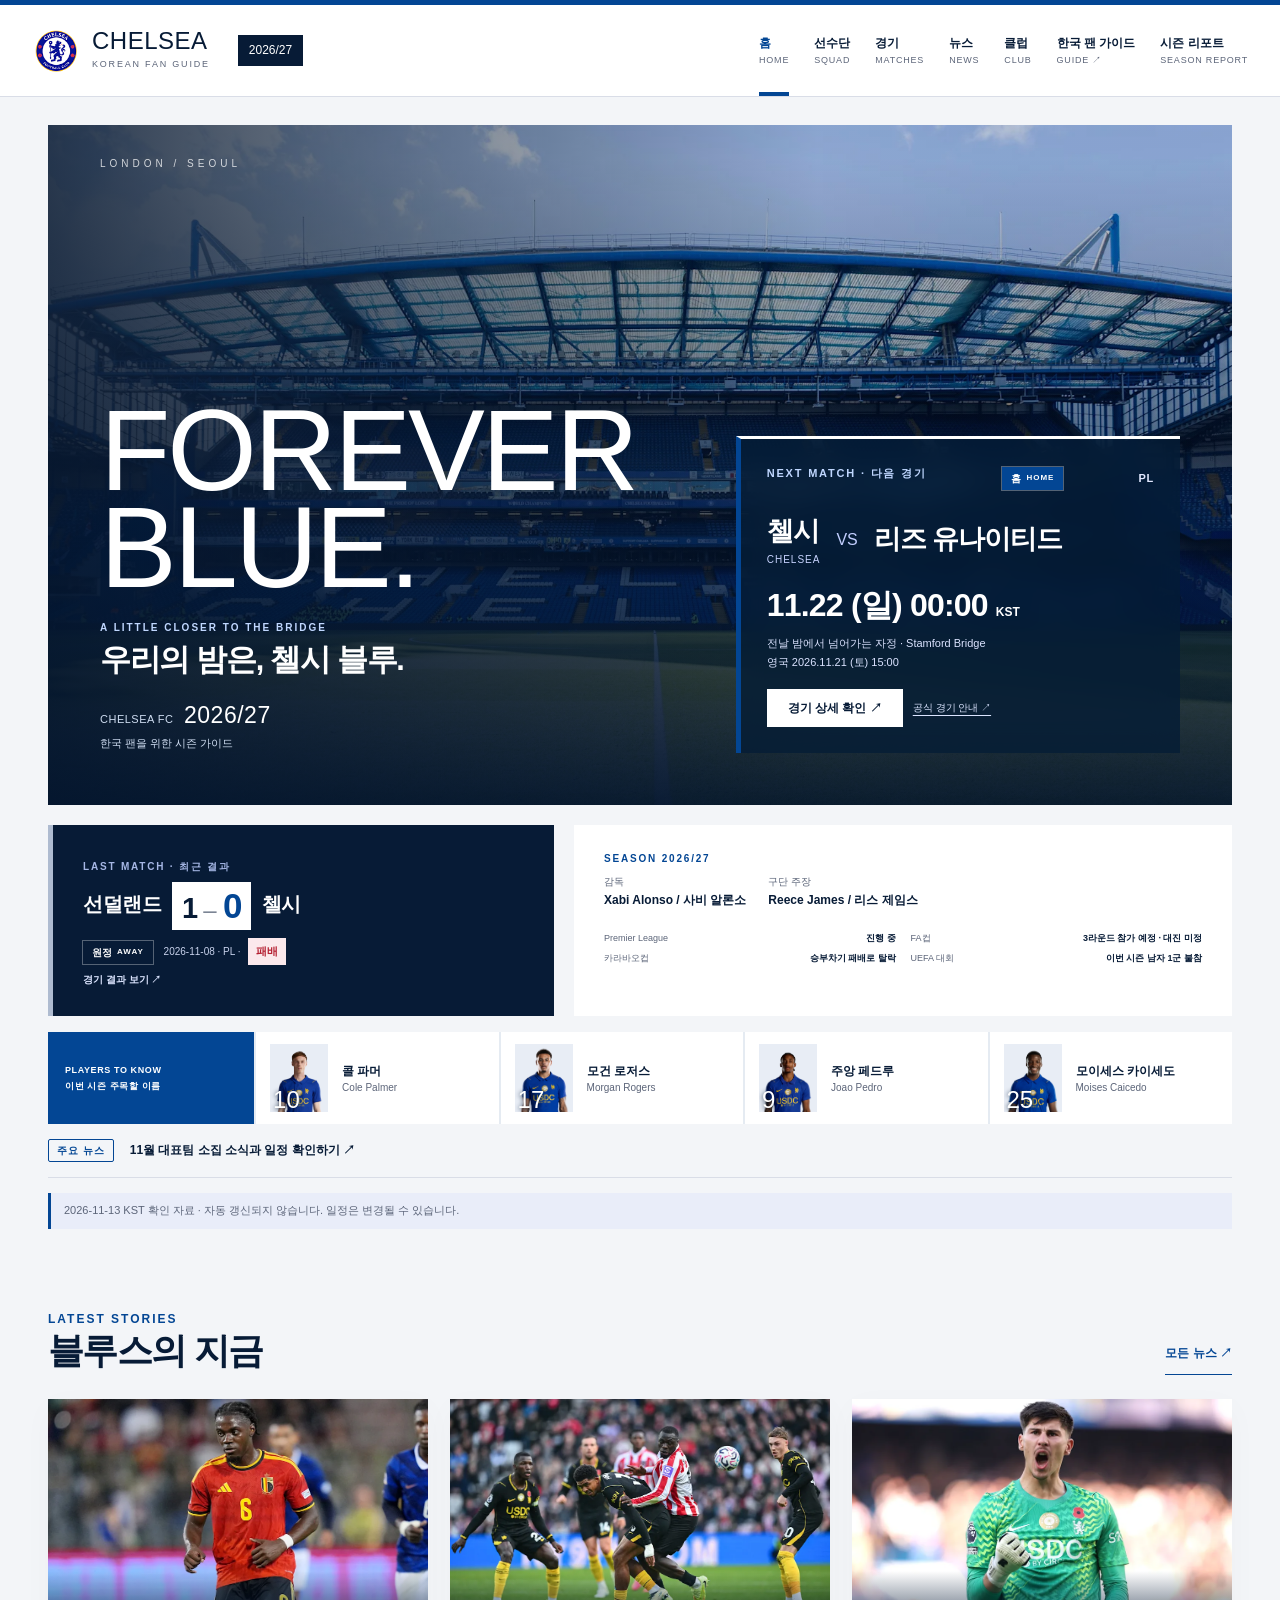
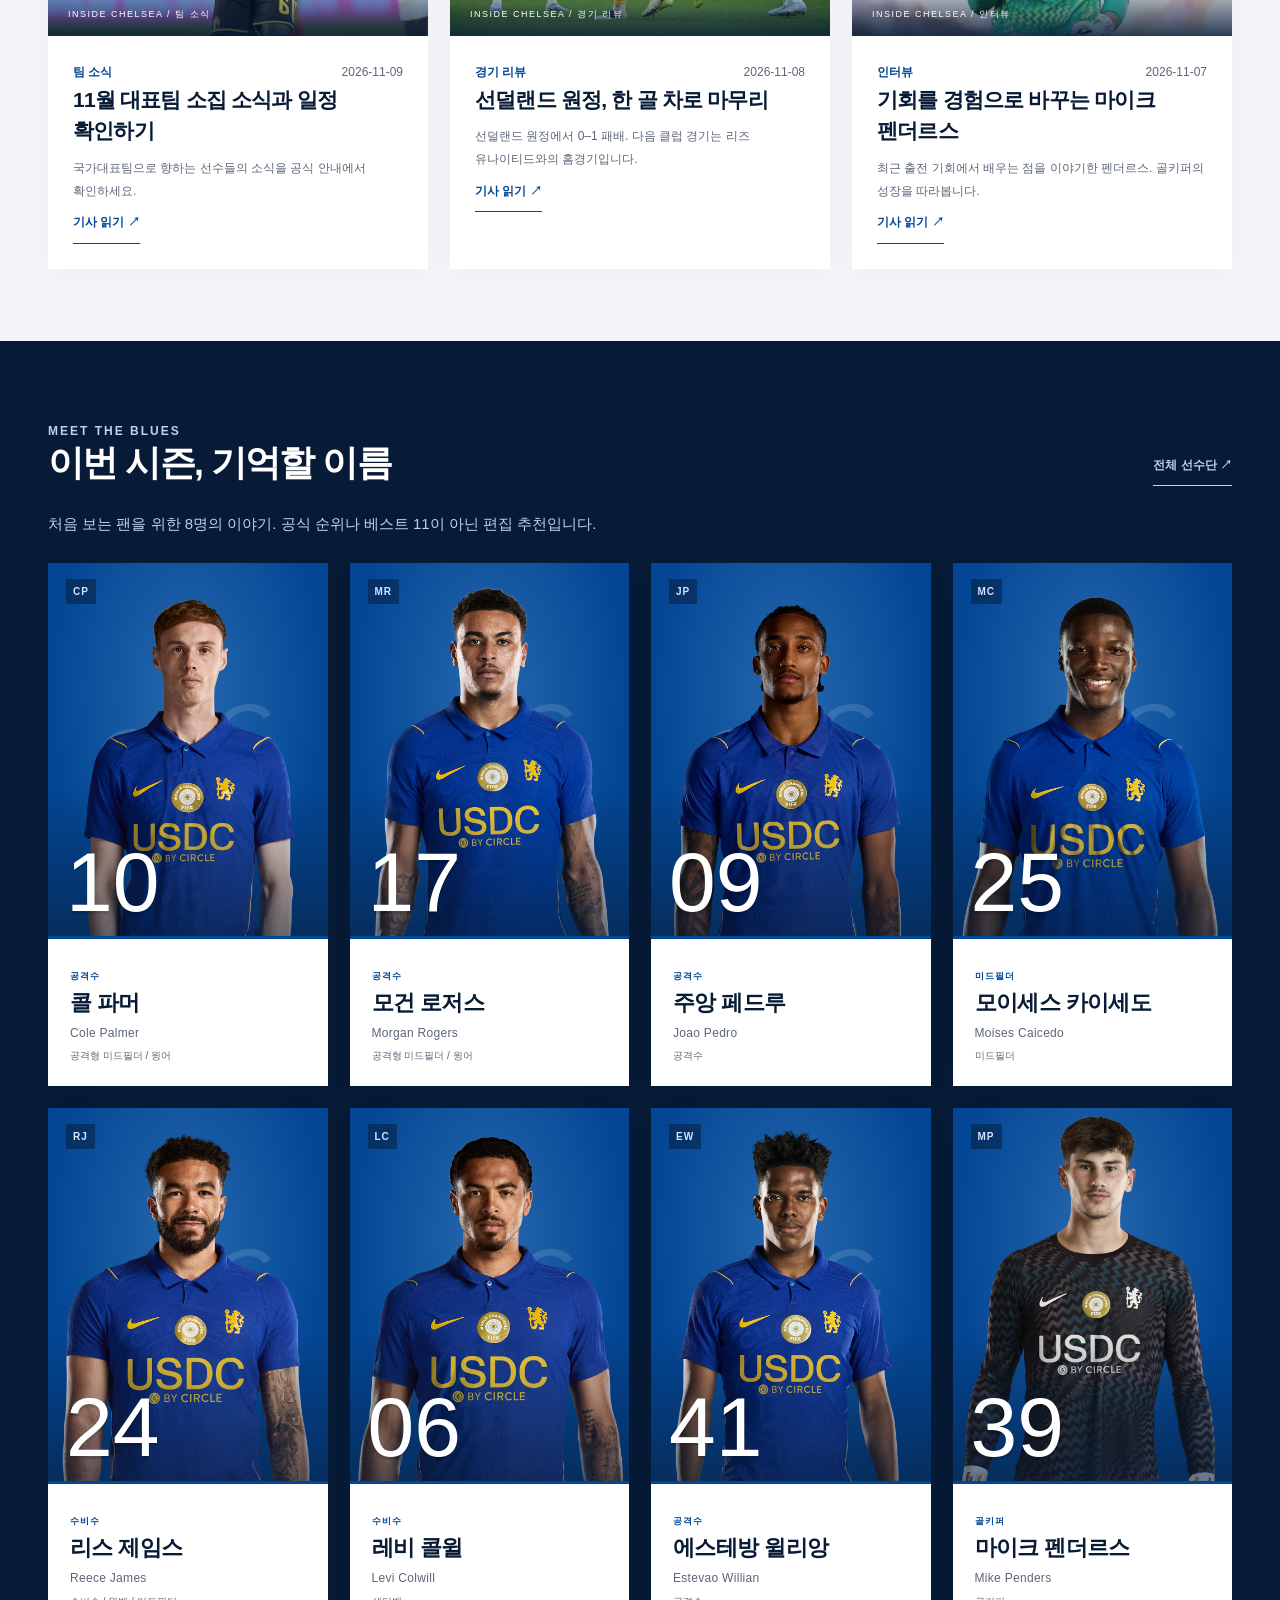
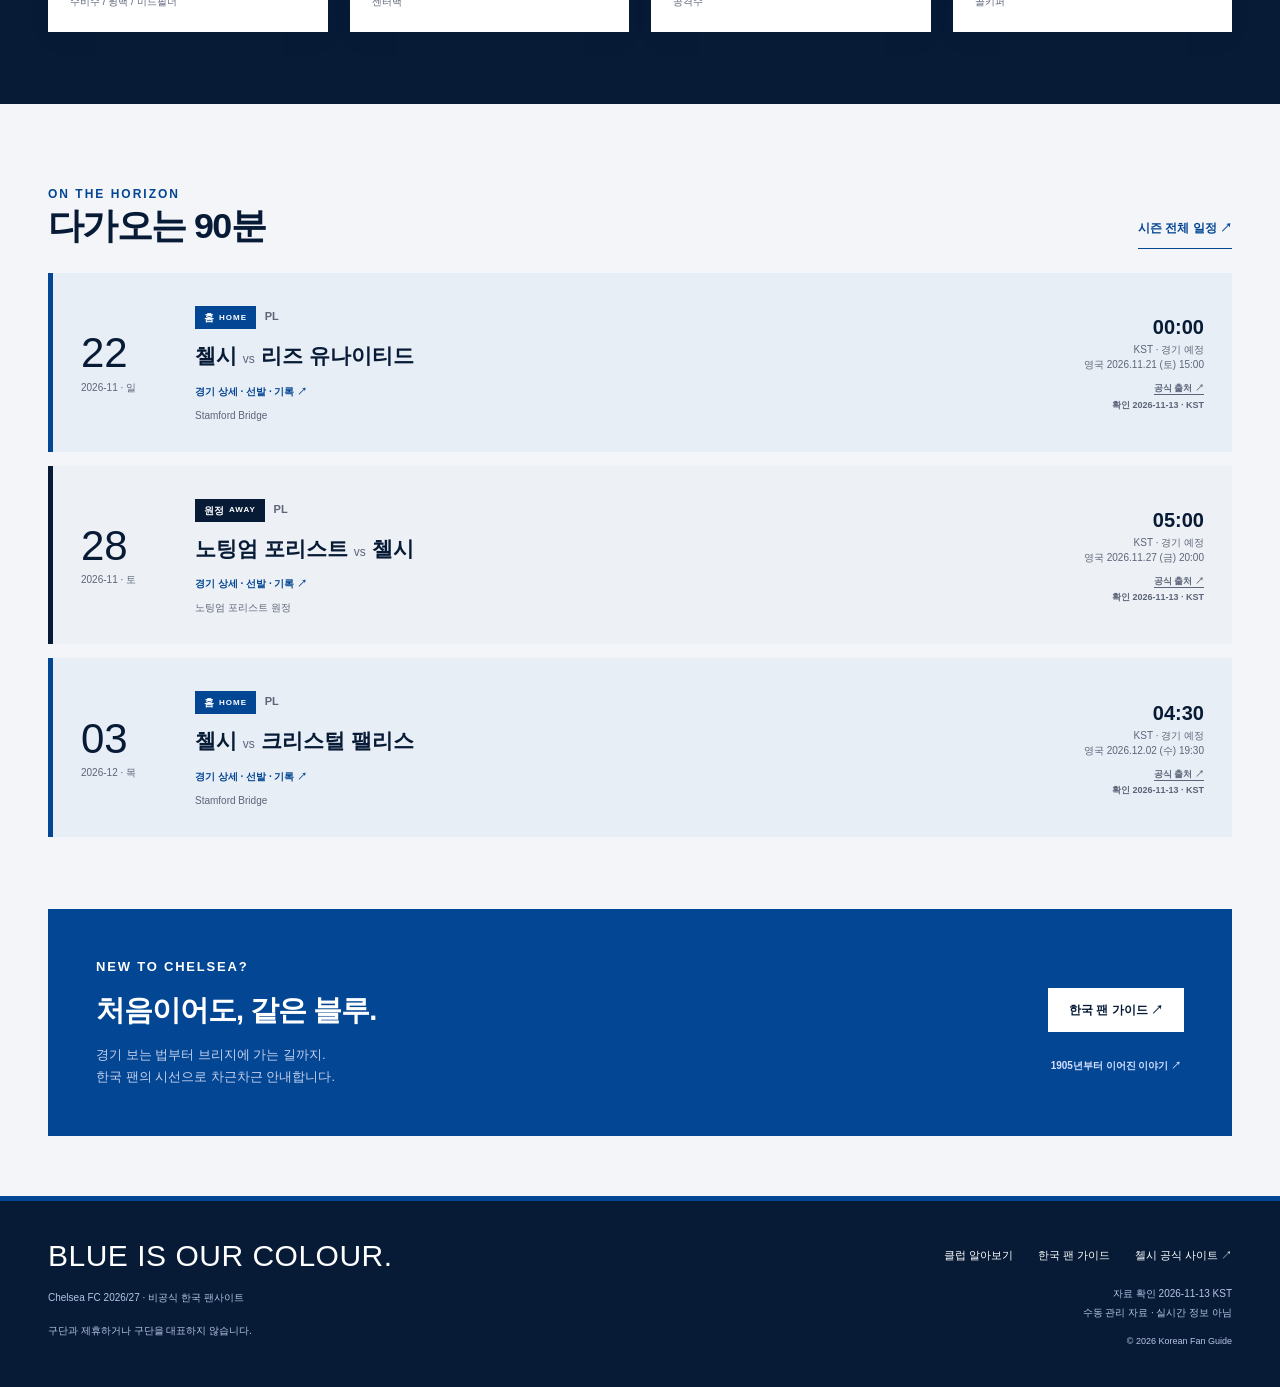
==== commit b840f550: "complete Chelsea fan site features" ====
--- a/index.html
+++ b/index.html
@@ -2,43 +2,39 @@
 <html lang="ko">
 <head>
   <meta charset="UTF-8">
-  <meta name="viewport" content="width=device-width, initial-scale=1.0">
-  <meta name="description" content="서울을 연고로 한 가상 구단 SEOUL BLACK FC. 구단 소식, 선수단과 경기 일정을 소개하는 데모 홈페이지입니다.">
-  <title>SEOUL BLACK FC — 우리의 도시, 우리의 경기</title>
+  <meta name="viewport" content="width=device-width, initial-scale=1">
+  <meta name="theme-color" content="#0634cb">
+  <meta name="description" content="Chelsea FC 2026/27 한국 팬 가이드. 한국시간 경기 일정과 결과, 한영 선수단, 공식 소식과 클럽 이야기를 확인하세요. 비공식 팬사이트입니다.">
+  <title>우리의 밤은, 첼시 블루. | Chelsea FC 2026/27 한국 팬 가이드</title>
   <link rel="stylesheet" href="style.css">
   <script src="script.js" defer></script>
+  <script src="js/app.js" type="module"></script>
 </head>
-<body>
+<body data-page="home">
   <a class="skip-link" href="#main">본문으로 건너뛰기</a>
-  <header class="header">
-    <a class="brand" href="#home" aria-label="서울 블랙 FC 홈"><span class="crest">S<span>B</span></span><span>SEOUL BLACK<small>FOOTBALL CLUB</small></span></a>
-    <button class="menu-toggle" aria-expanded="false" aria-controls="navigation" aria-label="메뉴 열기"><span></span><span></span></button>
-    <nav id="navigation" aria-label="주요 메뉴"><a href="#news">구단 소식</a><a href="#players">선수단</a><a href="#fixtures">경기 일정</a><a class="nav-cta" href="#fixtures">MATCH CENTER <span>↗</span></a></nav>
+  <header class="site-header">
+    <div class="header-inner">
+      <a class="brand" href="index.html" aria-label="Chelsea FC 한국 팬 홈페이지 홈">
+        <span class="brand-crest"><span class="crest-fallback" aria-hidden="true">CFC</span><img class="crest-image" src="data/images/chelsea-crest.png" width="48" height="48" alt="Chelsea FC" decoding="async"></span>
+        <span class="brand-copy">CHELSEA<span>KOREAN FAN GUIDE</span></span>
+      </a>
+      <span class="season-chip">2026/27</span>
+      <button class="menu-toggle" aria-expanded="false" aria-controls="navigation" aria-label="메뉴 열기"><span></span><span></span><span></span></button>
+      <nav id="navigation" aria-label="주요 메뉴">
+        <a class="nav-link" aria-current="page" data-nav="home" href="index.html">홈 <small>HOME</small></a>
+        <a class="nav-link" data-nav="squad" href="squad.html">선수단 <small>SQUAD</small></a>
+        <a class="nav-link" data-nav="matches" href="matches.html">경기 <small>MATCHES</small></a>
+        <a class="nav-link" data-nav="news" href="news.html">뉴스 <small>NEWS</small></a>
+        <a class="nav-link" data-nav="club" href="club.html">클럽 <small>CLUB</small></a>
+        <a class="nav-link" data-nav="guide" href="korean-guide.html">한국 팬 가이드 <small>GUIDE ↗</small></a>
+        <a class="nav-link" data-nav="season-report" href="season-report.html">시즌 리포트 <small>SEASON REPORT</small></a>
+      </nav>
+    </div>
   </header>
-  <main id="main">
-    <section class="hero" id="home" aria-labelledby="hero-title">
-      <div class="hero-content"><p class="eyebrow"><span class="dot"></span> SEOUL BLACK FC · EST. 2024</p><h1 id="hero-title">ONE CITY.<br>ONE <span>TEAM.</span></h1><p class="hero-korean">우리의 도시, 우리의 경기.</p><p class="hero-description">서울의 이름을 가슴에, 팬의 목소리를 등 뒤에.<br>첫 휘슬부터 마지막 순간까지 함께 뜁니다.</p><a class="button button-light" href="#fixtures">경기 일정 확인하기 <span>↗</span></a></div>
-      <div class="hero-bottom"><span>SEOUL IS OUR HOME. FOOTBALL IS OUR LIFE.</span><a href="#news">SCROLL TO EXPLORE ↓</a></div>
-      <span class="hero-side" aria-hidden="true">THE PRIDE OF SEOUL</span>
-    </section>
-    <div class="match-strip"><div class="next-label"><span class="eyebrow">NEXT MATCH</span><strong>서울에서 함께할 다음 90분</strong></div><div class="match-teams"><strong>SEOUL BLACK</strong><span>VS</span><strong>BUSAN WAVE</strong></div><div class="match-info"><strong>11.21 <span>SAT 19:00</span></strong><span>서울 블랙 스타디움 · 홈 경기</span></div><a href="#fixtures" aria-label="경기 일정으로 이동">↗</a></div>
-    <section class="section news-section" id="news" aria-labelledby="news-title">
-      <div class="section-heading"><div><p class="eyebrow">INSIDE THE CLUB</p><h2 id="news-title">LATEST NEWS<span>.</span></h2></div><span class="section-caption">경기장 안팎에서 전하는 구단 소식</span></div>
-      <div class="news-grid">
-        <article class="news-card"><button class="news-open" data-news="0" aria-label="홈에서 이어갈 승리의 흐름, 뉴스 읽기"><div class="news-image"><img src="https://images.unsplash.com/photo-1522778119026-d647f0596c20?auto=format&fit=crop&w=900&q=85" alt="조명이 켜진 축구 경기장 관중석" loading="lazy"><span>CLUB NEWS</span></div><div class="news-meta">구단 소식 <time datetime="2026-11-13">2026.11.13</time></div><h3>홈에서 이어갈 승리의 흐름</h3><p>부산 웨이브전 준비에 나선 선수단. 공수 전환과 조직적인 압박을 점검합니다.</p><span class="read-more">READ STORY <span>↗</span></span></button></article>
-        <article class="news-card"><button class="news-open" data-news="1" aria-label="90분을 위한 매일의 노력, 뉴스 읽기"><div class="news-image"><img src="https://images.unsplash.com/photo-1574629810360-7efbbe195018?auto=format&fit=crop&w=900&q=85" alt="그라운드 위 훈련용 축구공" loading="lazy"><span>TRAINING</span></div><div class="news-meta">트레이닝 <time datetime="2026-11-11">2026.11.11</time></div><h3>90분을 위한 매일의 노력</h3><p>짧은 패스부터 마무리 슈팅까지. 다음 90분을 준비하는 훈련장을 전합니다.</p><span class="read-more">READ STORY <span>↗</span></span></button></article>
-        <article class="news-card"><button class="news-open" data-news="2" aria-label="우리의 목소리가 만드는 홈, 뉴스 읽기"><div class="news-image"><img src="https://images.unsplash.com/photo-1459865264687-595d652de67e?auto=format&fit=crop&w=900&q=85" alt="축구 경기장과 관중석 전경" loading="lazy"><span>WITH FANS</span></div><div class="news-meta">팬 스토리 <time datetime="2026-11-09">2026.11.09</time></div><h3>우리의 목소리가 만드는 홈</h3><p>처음 찾은 팬도, 늘 함께한 팬도. 서로를 존중하는 응원으로 홈을 채웁니다.</p><span class="read-more">READ STORY <span>↗</span></span></button></article>
-      </div>
-    </section>
-    <section class="players-section" id="players" aria-labelledby="players-title"><div class="section players-inner"><div class="players-intro"><p class="eyebrow">THE BLACK SQUAD</p><h2 id="players-title">서울을 위해<br>뛰는 이름<span>.</span></h2><p>각자의 강점으로 완성하는 하나의 팀.<br>2026 시즌, 서울 블랙의 선수들을 소개합니다.</p><span class="squad-season">2026 SEASON / FIRST TEAM</span></div><div class="players-grid"><article class="player"><span class="player-number">07</span><div class="jersey" aria-hidden="true"><span>SEOUL<br><b>7</b></span></div><div class="player-details"><span>FORWARD</span><h3>이준서 <small>LEE JUNSEO</small></h3><p>빠른 침투와 공간 활용으로 공격의 기회를 만드는 포워드.</p></div></article><article class="player"><span class="player-number">10</span><div class="jersey alternate" aria-hidden="true"><span>SEOUL<br><b>10</b></span></div><div class="player-details"><span>MIDFIELDER · CAPTAIN</span><h3>김도윤 <small>KIM DOYUN</small></h3><p>중원의 흐름을 조율하며 팀을 이끄는 미드필더이자 주장.</p></div></article></div></div></section>
-    <section class="section fixtures-section" id="fixtures" aria-labelledby="fixtures-title"><div class="section-heading"><div><p class="eyebrow">READY FOR THE NEXT</p><h2 id="fixtures-title">MATCH SCHEDULE<span>.</span></h2></div><div class="filters" role="group" aria-label="경기 일정 필터"><button class="active" data-filter="all" aria-pressed="true">전체</button><button data-filter="home" aria-pressed="false">홈</button><button data-filter="away" aria-pressed="false">원정</button></div></div><div class="fixtures-list">
-      <article class="fixture" data-venue="home"><div class="fixture-date"><strong>21</strong><span>NOV · SAT</span></div><span class="venue home">HOME</span><div class="fixture-opponent"><strong>SEOUL BLACK <span>vs</span> BUSAN WAVE</strong><p>서울 블랙 스타디움</p></div><time datetime="2026-11-21T19:00:00+09:00">19:00</time><span class="fixture-status">경기 예정</span></article>
-      <article class="fixture" data-venue="away"><div class="fixture-date"><strong>28</strong><span>NOV · SAT</span></div><span class="venue">AWAY</span><div class="fixture-opponent"><strong>INCHEON CITY <span>vs</span> SEOUL BLACK</strong><p>인천 시티 아레나</p></div><time datetime="2026-11-28T16:00:00+09:00">16:00</time><span class="fixture-status">경기 예정</span></article>
-      <article class="fixture" data-venue="home"><div class="fixture-date"><strong>05</strong><span>DEC · SAT</span></div><span class="venue home">HOME</span><div class="fixture-opponent"><strong>SEOUL BLACK <span>vs</span> DAEGU UNITED</strong><p>서울 블랙 스타디움</p></div><time datetime="2026-12-05T19:00:00+09:00">19:00</time><span class="fixture-status">경기 예정</span></article>
-    </div><p class="schedule-note">안내 · 경기 시간은 한국 표준시(KST) 기준입니다. 이 사이트의 구단, 선수, 뉴스 및 경기 일정은 모두 가상의 데모 콘텐츠입니다.</p></section>
-    <section class="closing"><p>OUR CITY. OUR PRIDE.</p><strong>WE ARE SEOUL BLACK.</strong><a href="#home">BACK TO TOP ↑</a></section>
-  </main>
-  <footer><a class="footer-brand" href="#home">SEOUL BLACK FC<span>서울과 함께, 끝까지.</span></a><p>© <span id="year">2026</span> SEOUL BLACK FC. DEMO WEBSITE.</p></footer>
-  <dialog id="news-dialog" aria-labelledby="dialog-title"><div class="dialog-top"><span class="eyebrow">CLUB STORIES</span><button id="close-dialog" aria-label="뉴스 닫기">✕</button></div><h2 id="dialog-title"></h2><p id="dialog-body"></p><p class="demo-note">가상 구단 SEOUL BLACK FC를 소개하기 위해 제작한 데모 기사입니다.</p></dialog>
+  <main id="main" tabindex="-1" aria-busy="true"><div class="container"><header class="page-intro"><p class="eyebrow">CHELSEA FC · 2026/27</p><h1 class="page-title">우리의 밤은, 첼시 블루.</h1></header><p class="loading-state" role="status">시즌 정보를 불러오는 중입니다.</p><noscript><p class="notice">선수·경기·뉴스 탐색에는 JavaScript가 필요합니다. <a href="https://www.chelseafc.com/en">첼시 공식 사이트</a>에서 최신 정보를 확인하거나 <a href="club.html">클럽 소개</a>와 <a href="korean-guide.html">한국 팬 가이드</a>를 읽어보세요.</p></noscript></div></main>
+  <footer class="site-footer"><div class="container footer-inner">
+    <div><a class="footer-brand" href="index.html">BLUE IS OUR COLOUR.</a><p>Chelsea FC 2026/27 · 비공식 한국 팬사이트</p><p>구단과 제휴하거나 구단을 대표하지 않습니다.</p></div>
+    <div class="footer-links"><a href="club.html">클럽 알아보기</a><a href="korean-guide.html">한국 팬 가이드</a><a href="https://www.chelseafc.com/en" target="_blank" rel="noopener noreferrer">첼시 공식 사이트 ↗</a><p>자료 확인 <span data-checked>2026-11-13 KST</span><br>수동 관리 자료 · 실시간 정보 아님</p><small>© <span data-year>2026</span> Korean Fan Guide</small></div>
+  </div></footer>
 </body>
-</html>
+</html>
--- a/style.css
+++ b/style.css
@@ -1,211 +1,1125 @@
-@import url('https://fonts.googleapis.com/css2?family=Barlow+Condensed:wght@600;700;800;900&family=Noto+Sans+KR:wght@400;500;600;700;800;900&display=swap');
-:root{--black:#111;--gray:#777;--line:#dedede}*{box-sizing:border-box}html{scroll-behavior:smooth;scroll-padding-top:90px}body{margin:0;color:var(--black);background:#fafaf8;font-family:'Noto Sans KR',sans-serif;-webkit-font-smoothing:antialiased}a{color:inherit;text-decoration:none}button{font:inherit;cursor:pointer}button,a{-webkit-tap-highlight-color:transparent}button:focus-visible,a:focus-visible{outline:3px solid #888;outline-offset:5px}img{width:100%;height:100%;object-fit:cover;display:block}.skip-link{position:fixed;top:-80px;left:20px;background:white;padding:15px;z-index:100}.skip-link:focus{top:10px}.header{height:90px;background:#fafaf8;display:flex;align-items:center;justify-content:space-between;padding:0 5%;position:relative;z-index:10;border-bottom:1px solid var(--line)}.brand{display:flex;gap:12px;align-items:center;font-size:17px;font-weight:900;letter-spacing:-.5px}.brand small{display:block;font-size:9px;letter-spacing:3px;margin-top:3px}.crest{width:39px;height:47px;background:#111;color:white;clip-path:polygon(0 0,100% 0,100% 72%,50% 100%,0 72%);font:800 25px 'Barlow Condensed',sans-serif;display:flex;align-items:center;justify-content:center;letter-spacing:-5px;padding-right:5px}.crest span{padding-top:8px}.header nav{display:flex;gap:37px;align-items:center;font-size:13px;font-weight:700}.header nav>a:hover{opacity:.6}.nav-cta{border-left:1px solid #ccc;padding-left:32px;font-family:'Barlow Condensed',sans-serif;letter-spacing:1px;font-size:16px}.nav-cta span{margin-left:25px}.menu-toggle{display:none}.hero{min-height:660px;height:calc(90vh - 90px);max-height:900px;background:#161918;position:relative;color:white;display:flex;align-items:center;padding:65px 8% 100px;isolation:isolate;overflow:hidden}.hero:before{content:'';position:absolute;inset:0;z-index:-2;background:url('https://images.unsplash.com/photo-1522778119026-d647f0596c20?auto=format&fit=crop&w=2400&q=90') center 60%/cover;filter:grayscale(1)}.hero:after{content:'';position:absolute;inset:0;z-index:-1;background:linear-gradient(90deg,rgba(0,0,0,.88),rgba(0,0,0,.38) 70%),linear-gradient(0deg,rgba(0,0,0,.5),transparent 50%)}.eyebrow{font-family:'Barlow Condensed',sans-serif;font-size:13px;font-weight:700;letter-spacing:2.2px;margin:0 0 20px}.dot{display:inline-block;width:6px;height:6px;border-radius:50%;background:white;margin-right:8px;vertical-align:middle}.hero h1{font:900 clamp(80px,9.5vw,148px)/.88 'Barlow Condensed',sans-serif;letter-spacing:-2px;margin:28px 0}.hero h1 span{-webkit-text-stroke:1.5px white;color:transparent}.hero-korean{font-weight:800;font-size:24px;letter-spacing:-1px;margin:24px 0 12px}.hero-description{font-size:13px;color:#c6c6c6;line-height:1.9}.button{display:inline-flex;align-items:center;gap:45px;font-size:12px;font-weight:800;padding:17px 22px;margin-top:20px}.button-light{background:white;color:#111}.button:hover{background:#ddd}.hero-bottom{position:absolute;bottom:24px;left:5%;right:5%;display:flex;justify-content:space-between;border-top:1px solid #ffffff40;padding-top:20px;font:600 11px 'Barlow Condensed',sans-serif;letter-spacing:2px;color:#ccc}.hero-side{position:absolute;right:30px;writing-mode:vertical-rl;font:600 11px 'Barlow Condensed',sans-serif;letter-spacing:3px}.match-strip{background:#111;color:white;padding:28px 5%;display:flex;align-items:center;justify-content:space-between;gap:25px}.next-label .eyebrow{display:block;color:#999;font-size:11px;margin:0 0 7px}.next-label strong{font-size:13px}.match-teams{display:flex;align-items:center;gap:25px;font:700 25px 'Barlow Condensed',sans-serif}.match-teams>span{font-size:12px;color:#777}.match-info{display:flex;flex-direction:column;gap:6px}.match-info>strong{font:700 22px 'Barlow Condensed',sans-serif}.match-info strong span{font-size:15px;margin-left:8px}.match-info>span{font-size:10px;color:#999}.match-strip>a{font-size:25px;border:1px solid #555;width:44px;height:44px;display:grid;place-items:center}.section{max-width:1400px;margin:auto;padding:90px 5%}.section-heading{display:flex;justify-content:space-between;align-items:end;margin-bottom:35px;gap:20px}.section-heading .eyebrow{color:#777;margin-bottom:9px;font-size:11px}h2{font:800 clamp(36px,4vw,55px)/1.1 'Barlow Condensed',sans-serif;margin:0;letter-spacing:-.5px}h2>span{color:#888}.section-caption{font-size:12px;color:#777;padding-bottom:4px}.news-grid{display:grid;grid-template-columns:repeat(3,1fr);gap:28px}.news-open{border:0;padding:0;background:transparent;text-align:left;width:100%;color:inherit}.news-image{height:230px;position:relative;overflow:hidden;background:#ddd}.news-image img{filter:grayscale(1);transition:transform .5s}.news-open:hover img{transform:scale(1.05)}.news-image>span{position:absolute;left:0;bottom:0;background:#111;color:white;padding:9px 13px;font:600 11px 'Barlow Condensed',sans-serif;letter-spacing:1.5px}.news-meta{display:flex;gap:15px;font-size:10px;margin:20px 0 11px;font-weight:700}.news-meta time{color:#888;font-weight:400}.news-card h3{font-size:20px;letter-spacing:-.7px;margin:0 0 10px}.news-card p{font-size:12px;color:#777;line-height:1.8;margin:0}.read-more{display:flex;justify-content:space-between;border-bottom:1px solid #ccc;padding:23px 0 14px;font:700 11px 'Barlow Condensed',sans-serif;letter-spacing:1px}.read-more>span{font-size:18px}.players-section{background:#eaeae6;border-top:1px solid #ddd;border-bottom:1px solid #ddd}.players-inner{display:grid;grid-template-columns:1fr 2fr;gap:55px;padding-top:70px;padding-bottom:70px}.players-intro{padding-top:15px}.players-intro .eyebrow{color:#777;font-size:11px}.players-intro h2{font-family:'Noto Sans KR',sans-serif;font-size:43px;font-weight:900;line-height:1.25;letter-spacing:-2px}.players-intro>p:not(.eyebrow){color:#777;line-height:1.9;font-size:12px;margin-top:24px}.squad-season{display:block;font:600 11px 'Barlow Condensed',sans-serif;letter-spacing:1px;margin-top:45px}.players-grid{display:grid;grid-template-columns:1fr 1fr;gap:25px}.player{position:relative;overflow:hidden;background:#d9d9d4;padding:25px 22px 20px;min-height:350px}.player-number{position:absolute;font:800 140px/1 'Barlow Condensed',sans-serif;color:#c3c3bd;top:0;right:8px}.jersey{height:215px;width:200px;margin:0 auto;position:relative;background:linear-gradient(100deg,#161616,#343434 50%,#111);clip-path:polygon(27% 4%,39% 0,50% 8%,61% 0,73% 4%,100% 27%,85% 45%,74% 34%,78% 100%,22% 100%,26% 34%,15% 45%,0 27%);filter:drop-shadow(0 6px 6px #0005);display:grid;place-items:center;transform:rotate(-5deg)}.jersey>span{text-align:center;color:#ddd;font:600 12px 'Barlow Condensed',sans-serif;letter-spacing:3px;margin-top:15px}.jersey b{font-size:85px;line-height:1.2;letter-spacing:0}.jersey.alternate{transform:rotate(5deg);background:linear-gradient(100deg,#ccc,#fafafa 50%,#aaa)}.jersey.alternate>span{color:#222}.player-details{position:relative;border-top:1px solid #aaa;padding-top:17px;margin-top:16px}.player-details>span{font:600 10px 'Barlow Condensed',sans-serif;letter-spacing:1px;color:#666}.player-details h3{margin:7px 0;font-size:21px}.player-details small{font:600 12px 'Barlow Condensed',sans-serif;margin-left:8px;color:#666}.player-details p{font-size:10px;color:#666;margin:0;line-height:1.7}.filters{display:flex;border:1px solid #ccc;padding:3px;gap:3px}.filters button{border:0;background:transparent;color:#777;padding:8px 20px;font-size:12px}.filters button.active{background:#111;color:white}.fixtures-list{border-top:2px solid #111}.fixture{display:grid;grid-template-columns:85px 70px 1fr 65px 85px;align-items:center;gap:25px;padding:25px 5px;border-bottom:1px solid var(--line)}.fixture[hidden]{display:none}.fixture-date{display:flex;align-items:center;gap:12px}.fixture-date strong{font:700 42px 'Barlow Condensed',sans-serif}.fixture-date span{font:600 10px/1.5 'Barlow Condensed',sans-serif;width:30px;color:#777}.venue{font:600 11px 'Barlow Condensed',sans-serif;border:1px solid #bbb;padding:6px 12px;width:fit-content;letter-spacing:1px}.venue.home{background:#111;color:white;border-color:#111}.fixture-opponent strong{font:700 23px 'Barlow Condensed',sans-serif}.fixture-opponent strong span{font-size:12px;color:#999;margin:0 15px;font-weight:400}.fixture-opponent p{font-size:10px;color:#888;margin:8px 0 0}.fixture time{font:600 22px 'Barlow Condensed',sans-serif}.fixture-status{font-size:11px;color:#777;text-align:right}.schedule-note{font-size:10px;color:#888;margin-top:20px;line-height:1.8}.closing{background:#111;color:white;text-align:center;padding:55px 20px}.closing p{font:600 11px 'Barlow Condensed',sans-serif;letter-spacing:3px;color:#aaa;margin:0 0 12px}.closing strong{display:block;font:800 clamp(30px,5vw,65px) 'Barlow Condensed',sans-serif}.closing a{display:inline-block;font:600 10px 'Barlow Condensed',sans-serif;letter-spacing:2px;border-bottom:1px solid #777;padding-bottom:7px;margin-top:25px}footer{display:flex;justify-content:space-between;align-items:center;padding:30px 5%;background:#111;border-top:1px solid #333;color:#888}.footer-brand{font:700 20px 'Barlow Condensed',sans-serif;color:#fff}.footer-brand span{display:block;font:400 10px 'Noto Sans KR',sans-serif;color:#888;margin-top:5px}footer p{font-size:9px;letter-spacing:.5px}dialog{border:0;padding:30px;max-width:560px;width:calc(100% - 36px);background:#fafaf8;color:#111}dialog::backdrop{background:#000b;backdrop-filter:blur(4px)}.dialog-top{display:flex;justify-content:space-between;align-items:center;margin-bottom:25px}.dialog-top .eyebrow{margin:0;color:#777}.dialog-top button{background:none;border:0;font-size:22px;padding:5px}dialog h2{font:800 26px/1.5 'Noto Sans KR',sans-serif}#dialog-body{font-size:14px;line-height:2;color:#555;white-space:pre-line}.demo-note{font-size:10px;border-top:1px solid #ddd;padding-top:15px;color:#888}
-@media(min-width:1600px){.hero-content{margin-left:calc((100vw - 1400px)/2 - 4vw)}}
-@media(max-width:1000px){.header nav{gap:22px}.hero{min-height:620px}.match-teams{font-size:21px;gap:15px}.next-label strong{font-size:11px}.news-grid{gap:20px}.news-image{height:190px}.news-card h3{font-size:17px}.players-inner{grid-template-columns:1fr 2fr;gap:25px}.players-intro h2{font-size:34px}.jersey{width:160px;height:195px}.player{padding:20px 15px}.fixture{gap:15px;grid-template-columns:85px 60px 1fr 55px 65px}.fixture-opponent strong{font-size:20px}}
-@media(max-width:700px){html{scroll-padding-top:74px}.header{height:74px;padding:0 6%}.brand{font-size:14px}.brand small{font-size:8px}.crest{width:32px;height:39px;font-size:22px}.menu-toggle{display:flex;background:none;border:0;width:40px;height:40px;flex-direction:column;justify-content:center;gap:6px;padding:8px}.menu-toggle span{display:block;height:2px;width:24px;background:#111;transition:transform .2s}.menu-toggle[aria-expanded=true] span:first-child{transform:translateY(4px) rotate(45deg)}.menu-toggle[aria-expanded=true] span:last-child{transform:translateY(-4px) rotate(-45deg)}.header nav{display:none;position:absolute;left:0;right:0;top:74px;background:#fafaf8;padding:25px 6%;border-bottom:1px solid #ccc;box-shadow:0 15px 15px #0001;align-items:stretch;gap:24px}.header nav.open{display:flex;flex-direction:column}.nav-cta{border-left:0;padding-left:0;border-top:1px solid #ddd;padding-top:20px}.hero{height:auto;min-height:650px;padding:65px 7% 95px}.hero h1{font-size:100px}.hero-korean{font-size:21px}.hero-description{font-size:12px}.hero .eyebrow{font-size:11px}.hero-bottom{left:7%;right:7%;font-size:9px;letter-spacing:1px}.hero-bottom>span{max-width:160px;line-height:1.6}.hero-bottom>a{align-self:end}.hero-side{right:14px;font-size:9px}.match-strip{flex-wrap:wrap;gap:22px;padding:25px 7%}.next-label{width:100%}.next-label strong{font-size:12px}.match-teams{width:calc(100% - 65px);font-size:25px;order:1;gap:18px}.match-info{order:3;width:100%;border-top:1px solid #333;padding-top:16px;flex-direction:row;justify-content:space-between;align-items:center;gap:10px}.match-info>span{font-size:9px}.match-strip>a{order:2}.section{padding:58px 7%}.section-heading{align-items:start;margin-bottom:25px}.section-heading h2{font-size:37px}.section-caption{display:none}.news-grid{grid-template-columns:1fr;gap:32px}.news-image{height:auto;aspect-ratio:1.65}.news-card h3{font-size:21px}.news-card p{font-size:12px}.news-meta{margin-top:16px}.read-more{padding-top:15px}.players-inner{grid-template-columns:1fr;gap:30px}.players-intro{padding-top:0}.players-intro h2{font-size:37px}.players-intro h2 br{display:none}.players-intro>p:not(.eyebrow){margin-top:16px}.squad-season{margin-top:22px}.players-grid{gap:12px}.player{min-height:285px;padding:20px 12px 18px}.jersey{width:135px;max-width:100%;height:165px}.jersey b{font-size:65px}.player-number{font-size:95px}.player-details h3{font-size:18px}.player-details small{display:block;margin:5px 0 0;font-size:10px}.player-details p{font-size:9px}.player-details>span{font-size:8px}.fixtures-section .section-heading{flex-direction:column;gap:22px}.filters button{padding:7px 20px}.fixture{grid-template-columns:60px 1fr 50px;gap:12px;padding:22px 0}.fixture-date{grid-row:1/3;gap:7px}.fixture-date strong{font-size:35px}.fixture-date span{font-size:9px}.venue{grid-column:2;grid-row:1;font-size:9px;padding:4px 9px}.fixture-opponent{grid-column:2;grid-row:2}.fixture-opponent strong{font-size:17px;line-height:1.5}.fixture-opponent strong span{margin:0 5px;font-size:10px}.fixture time{grid-column:3;grid-row:1;font-size:19px;text-align:right}.fixture-status{grid-column:3;grid-row:2;font-size:9px}.fixture-opponent p{font-size:9px;margin-top:5px}footer{padding:28px 7%;align-items:start;gap:20px;flex-direction:column}footer p{margin:0;font-size:8px}.closing{padding:45px 15px}}
-@media(prefers-reduced-motion:reduce){html{scroll-behavior:auto}*,*::before,*::after{transition:none!important}}
+﻿:root {
+  --blue: #173fe5;
+  --blue-deep: #102fbd;
+  --navy: #101c42;
+  --paper: #f5f6f2;
+  --white: #fff;
+  --ink: #101c42;
+  --muted: #5c6579;
+  --line: #d9dde7;
+  --lime: #dfff80;
+  --display: Impact, 'Arial Narrow', 'Arial Black', sans-serif;
+  --body: 'Noto Sans KR', 'Malgun Gothic', 'Apple SD Gothic Neo', sans-serif;
+}
+* { box-sizing: border-box; }
+html { scroll-behavior: smooth; scroll-padding-top: 100px; }
+body { margin: 0; background: var(--paper); color: var(--ink); font-family: var(--body); font-size: 15px; line-height: 1.7; -webkit-font-smoothing: antialiased; }
+a { color: inherit; text-decoration: none; }
+button, input, select { font: inherit; }
+button, select { cursor: pointer; }
+button, a, input, select { -webkit-tap-highlight-color: transparent; }
+button { color: inherit; }
+img { display: block; max-width: 100%; }
+h1, h2, h3, p { margin-top: 0; }
+h1, h2, h3 { word-break: keep-all; overflow-wrap: anywhere; }
+p { word-break: keep-all; }
+button:focus-visible, a:focus-visible, input:focus-visible, select:focus-visible, summary:focus-visible { outline: 3px solid var(--blue); outline-offset: 5px; }
+[hidden] { display: none !important; }
+.container { width: min(1320px, calc(100% - 96px)); margin-inline: auto; }
+.skip-link { position: fixed; top: -100px; left: 20px; padding: 14px 22px; background: var(--lime); color: var(--navy); z-index: 200; font-weight: 800; }
+.skip-link:focus { top: 12px; }
+.site-header { position: relative; z-index: 50; background: var(--white); border-top: 5px solid var(--blue); border-bottom: 1px solid var(--line); }
+.header-inner { width: min(1400px, calc(100% - 64px)); margin: auto; min-height: 91px; display: flex; align-items: center; gap: 28px; }
+.brand { display: inline-flex; align-items: center; gap: 12px; flex-shrink: 0; }
+.brand-mark { display: grid; place-items: center; width: 46px; height: 46px; border: 2px solid var(--blue); border-radius: 50%; color: var(--blue); font: 28px/1 var(--display); transform: rotate(-9deg); }
+.brand-copy { font: 24px/.95 var(--display); letter-spacing: .5px; }
+.brand-copy small, .brand-copy span { display: block; margin-top: 6px; color: var(--muted); font: 9px/1.3 var(--body); letter-spacing: 1.8px; }
+.season-chip { padding: 5px 9px; color: var(--blue); border: 1px solid var(--line); font: 12px/1.4 var(--display); white-space: nowrap; }
+#navigation { display: flex; align-items: stretch; gap: 25px; margin-left: auto; align-self: stretch; }
+.nav-link { position: relative; display: flex; flex-direction: column; justify-content: center; font-size: 12px; font-weight: 800; white-space: nowrap; }
+.nav-link small, .nav-link span { display: block; color: var(--muted); font-size: 9px; letter-spacing: .8px; font-weight: 500; }
+.nav-link:hover, .nav-link[aria-current='page'] { color: var(--blue); }
+.nav-link[aria-current='page']::after { content: ''; position: absolute; left: 0; right: 0; bottom: 0; height: 4px; background: var(--blue); }
+.header-meta { font-size: 10px; color: var(--muted); white-space: nowrap; border-left: 1px solid var(--line); padding-left: 20px; }
+.menu-toggle { display: none; min-width: 44px; min-height: 44px; border: 1px solid var(--line); background: transparent; font-size: 20px; }
+.eyebrow { margin-bottom: 10px; color: var(--blue); font: 700 11px/1.5 var(--body); letter-spacing: 1.8px; text-transform: uppercase; }
+.page-intro { padding-block: 58px 35px; border-bottom: 1px solid var(--line); margin-bottom: 30px; }
+.page-title { margin: 0 0 14px; font: clamp(58px, 7vw, 102px)/.95 var(--display); letter-spacing: -.6px; }
+.lede { max-width: 750px; font-size: 15px; line-height: 1.9; color: var(--muted); margin-bottom: 0; }
+.section { padding-block: 58px; }
+.section + .section { border-top: 1px solid var(--line); }
+.section-head { display: flex; align-items: end; justify-content: space-between; gap: 20px; margin-bottom: 24px; }
+.section-head h2 { margin: 0; font-size: 27px; letter-spacing: -1px; line-height: 1.3; }
+.section-head h2 span { font-family: var(--display); font-size: 39px; letter-spacing: .2px; }
+.section-head p { color: var(--muted); font-size: 12px; margin: 9px 0 0; }
+.text-link { display: inline-block; padding-block: 10px; color: var(--blue); font-size: 12px; font-weight: 800; border-bottom: 1px solid currentColor; white-space: nowrap; }
+.text-link:hover { color: var(--navy); }
+.button { display: inline-flex; justify-content: center; align-items: center; gap: 22px; min-height: 44px; padding: 11px 20px; border: 1px solid var(--blue); background: var(--blue); color: white; font-size: 12px; font-weight: 800; }
+.button:hover { background: var(--blue-deep); }
+.button-light { background: var(--lime); color: var(--navy); border-color: var(--lime); }
+.button-light:hover { background: white; border-color: white; }
+.button-outline { background: transparent; border-color: currentColor; }
+.button-outline:hover { background: #ffffff18; }
+.badge { display: inline-flex; align-items: center; width: fit-content; padding: 3px 8px; border: 1px solid currentColor; border-radius: 2px; font-size: 10px; line-height: 1.5; font-weight: 800; vertical-align: middle; }
+.source-note, .verification-note { color: var(--muted); font-size: 11px; line-height: 1.8; margin-block: 15px 0; }
+.source-note a, .verification-note a { text-decoration: underline; text-underline-offset: 3px; }
+.verification-note { border-left: 3px solid var(--blue); padding: 8px 13px; background: #e9edf9; }
+.empty-state, .loading-state { padding: 45px 22px; text-align: center; color: var(--muted); background: white; border: 1px solid var(--line); grid-column: 1 / -1; }
+.empty-state h2, .empty-state h3 { color: var(--ink); }
+.home-top { padding-top: 28px; }
+.home-heading { display: flex; align-items: end; justify-content: space-between; gap: 20px; margin-bottom: 23px; }
+.home-heading h1 { font: clamp(40px, 5.5vw, 76px)/.95 var(--display); margin: 0; letter-spacing: -.5px; }
+.home-heading h1 span { color: var(--blue); }
+.home-heading .eyebrow { margin-bottom: 6px; }
+.home-heading > p, .home-heading > div:last-child > p { margin-bottom: 0; color: var(--muted); font-size: 11px; }
+.dashboard { display: grid; grid-template-columns: minmax(0, 2fr) minmax(270px, 1fr); gap: 16px; }
+.next-match { position: relative; overflow: hidden; min-height: 296px; padding: 27px 34px; background: var(--blue); color: white; }
+.next-match::after { content: ''; position: absolute; width: 410px; height: 410px; border: 1px solid #ffffff1c; border-radius: 50%; right: -170px; top: -90px; box-shadow: 0 0 0 50px #ffffff06, 0 0 0 100px #ffffff06; pointer-events: none; }
+.next-match > * { position: relative; z-index: 1; }
+.match-label { display: flex; flex-wrap: wrap; justify-content: space-between; align-items: center; gap: 10px; color: #e2e8ff; font-size: 11px; font-weight: 700; letter-spacing: .7px; }
+.match-label .eyebrow, .next-match .eyebrow { color: var(--lime); }
+.match-teams { display: flex; align-items: center; gap: 16px; margin-block: 21px 14px; font-size: clamp(20px, 2.4vw, 31px); font-weight: 800; line-height: 1.4; letter-spacing: -1px; }
+.match-teams > span { color: #c3cfff; font: 16px/1 var(--display); letter-spacing: 0; }
+.team-monogram { display: inline-grid; place-items: center; width: 42px; height: 42px; border: 1px solid #ffffff6b; border-radius: 50%; font: 20px/1 var(--display); letter-spacing: 0; flex-shrink: 0; }
+.match-kickoff { margin: 0; font-size: 26px; font-weight: 800; letter-spacing: -.8px; line-height: 1.5; }
+.match-kickoff small { color: var(--lime); font-size: 12px; letter-spacing: 0; }
+.match-sub { color: #dbe3ff; font-size: 11px; margin: 5px 0 17px; }
+.match-actions { display: flex; flex-wrap: wrap; gap: 10px; }
+.match-actions .button { min-height: 38px; padding-block: 8px; }
+.next-match .source-note { color: #dbe3ff; margin-top: 12px; font-size: 10px; }
+.dashboard-side { display: grid; grid-template-rows: auto 1fr; gap: 16px; }
+.result-card { background: var(--navy); color: white; padding: 20px 23px; }
+.result-card .eyebrow { color: #a6b7e5; margin-bottom: 8px; font-size: 10px; }
+.result-score { display: flex; align-items: baseline; flex-wrap: wrap; gap: 11px; font-size: 14px; font-weight: 700; line-height: 1.5; }
+.result-score strong { font: 35px/1 var(--display); color: var(--lime); }
+.result-card p { font-size: 10px; color: #c8d2ec; margin: 8px 0 0; }
+.season-card { padding: 17px 23px; background: white; border: 1px solid var(--line); }
+.season-card .eyebrow { font-size: 10px; margin-bottom: 7px; }
+.season-facts { display: flex; flex-wrap: wrap; gap: 8px 22px; margin: 0; font-size: 11px; }
+.season-facts div { min-width: 80px; }
+.season-facts dt { color: var(--muted); font-size: 10px; }
+.season-facts dd { margin: 0; font-weight: 800; }
+.quick-players { display: grid; grid-template-columns: repeat(4, minmax(0, 1fr)); margin-top: 16px; border: 1px solid var(--line); background: white; }
+.quick-player { display: flex; align-items: center; gap: 14px; min-width: 0; padding: 13px 18px; border-right: 1px solid var(--line); }
+.quick-player:last-child { border-right: 0; }
+.quick-player:hover { background: #eaf0ff; }
+.quick-number { font: 32px/1 var(--display); color: var(--blue); }
+.quick-name { display: flex; flex-direction: column; font-size: 12px; font-weight: 800; line-height: 1.5; min-width: 0; overflow-wrap: anywhere; }
+.quick-name small { color: var(--muted); font-size: 10px; font-weight: 400; }
+.headline-bar { display: flex; align-items: center; gap: 16px; padding: 15px 0; border-bottom: 1px solid var(--line); font-size: 12px; }
+.headline-bar > span:first-child { color: var(--blue); font-weight: 900; font-size: 10px; white-space: nowrap; letter-spacing: 1px; }
+.headline-bar a { flex: 1; font-weight: 700; }
+.headline-bar a:hover { color: var(--blue); }
+.headline-bar > span:last-child { color: var(--muted); font-size: 10px; }
+.news-grid { display: grid; grid-template-columns: repeat(3, minmax(0, 1fr)); gap: 22px; }
+.news-card { display: flex; flex-direction: column; min-width: 0; border: 1px solid var(--line); background: white; transition: border-color .2s, transform .2s; }
+.news-card:hover { border-color: var(--blue); transform: translateY(-3px); }
+.news-art { position: relative; display: flex; justify-content: space-between; align-items: end; min-height: 164px; overflow: hidden; padding: 22px; color: white; background: var(--blue); font: 38px/.9 var(--display); letter-spacing: 1px; }
+.news-art::before { content: ''; position: absolute; width: 210px; height: 210px; border: 35px solid #ffffff16; border-radius: 50%; right: -45px; top: -65px; }
+.news-art::after { content: ''; position: absolute; width: 40%; height: 150%; background: #ffffff0b; transform: skew(-25deg); right: 30%; top: -20%; }
+.news-art > * { position: relative; z-index: 1; }
+.news-art small { font: 10px/1.6 var(--body); letter-spacing: 2px; }
+.news-card:nth-child(3n+2) .news-art { background: var(--navy); }
+.news-card:nth-child(3n) .news-art { background: #cfd8ef; color: var(--navy); }
+.news-card-body { padding: 22px; flex: 1; }
+.news-meta { display: flex; flex-wrap: wrap; justify-content: space-between; gap: 6px 15px; font-size: 10px; color: var(--muted); margin-bottom: 12px; }
+.news-meta > span { color: var(--blue); font-weight: 800; }
+.news-card h3 { font-size: 19px; line-height: 1.6; letter-spacing: -.5px; margin-bottom: 10px; }
+.news-card p { color: var(--muted); font-size: 12px; line-height: 1.9; margin-bottom: 0; }
+.players-grid { display: grid; grid-template-columns: repeat(4, minmax(0, 1fr)); gap: 18px; }
+.player-card { background: white; border: 1px solid var(--line); min-width: 0; transition: border-color .2s, transform .2s; }
+.player-card:hover { border-color: var(--blue); transform: translateY(-3px); }
+.player-visual { display: flex; position: relative; align-items: center; justify-content: center; overflow: hidden; height: 210px; background: #e4e9f7; isolation: isolate; }
+.player-visual::before { content: ''; position: absolute; inset: 24px 30px -20px; background: var(--blue); clip-path: polygon(27% 2%, 39% 0, 50% 7%, 61% 0, 73% 2%, 100% 22%, 85% 39%, 75% 32%, 79% 100%, 21% 100%, 25% 32%, 15% 39%, 0 22%); transform: rotate(-7deg); z-index: -1; }
+.player-visual::after { content: ''; position: absolute; inset: 0; background: repeating-linear-gradient(135deg, transparent 0 35px, #ffffff1c 35px 36px); z-index: -2; }
+.player-number { color: white; font: 80px/1 var(--display); text-shadow: 0 3px 0 #0002; margin-top: 18px; }
+.player-initials { position: absolute; left: 15px; top: 13px; color: var(--blue); font-size: 10px; font-weight: 800; letter-spacing: 1px; }
+.player-info { padding: 18px; }
+.player-info .eyebrow { font-size: 9px; letter-spacing: 1px; margin-bottom: 7px; }
+.player-info h3 { margin: 0 0 9px; font-size: 20px; line-height: 1.5; letter-spacing: -.6px; }
+.player-info h3 small, .player-info h3 span { display: block; font-size: 11px; line-height: 1.6; font-weight: 500; color: var(--muted); letter-spacing: 0; }
+.player-info p { color: var(--muted); margin-bottom: 0; font-size: 11px; line-height: 1.8; }
+.fixture-list { border-top: 2px solid var(--navy); }
+.fixture-row { display: grid; grid-template-columns: 95px minmax(0, 1fr) 150px 100px; align-items: center; gap: 22px; padding: 25px 10px; border-bottom: 1px solid var(--line); }
+.fixture-day { font-size: 12px; font-weight: 800; }
+.fixture-day strong { display: block; font: 32px/1.2 var(--display); }
+.fixture-day small { color: var(--muted); font-size: 10px; }
+.fixture-teams { font-size: 17px; font-weight: 800; line-height: 1.6; min-width: 0; overflow-wrap: anywhere; }
+.fixture-teams span { color: var(--muted); font-size: 12px; font-weight: 400; }
+.fixture-time { text-align: right; font-size: 20px; font-weight: 800; line-height: 1.5; }
+.fixture-time small, .fixture-result small { display: block; font-size: 10px; color: var(--muted); font-weight: 400; }
+.fixture-result { font: 30px/1.3 var(--display); text-align: right; }
+.fixture-meta { color: var(--muted); font-size: 10px; line-height: 1.9; font-weight: 400; margin-top: 5px; }
+.fixture-meta .badge { margin-right: 6px; }
+.guide-banner { display: flex; align-items: center; justify-content: space-between; gap: 35px; padding: 38px 42px; background: var(--navy); color: white; }
+.guide-banner .eyebrow { color: var(--lime); }
+.guide-banner h2 { margin-bottom: 10px; font-size: 29px; letter-spacing: -1px; }
+.guide-banner p { margin-bottom: 0; color: #c6d1ee; font-size: 13px; }
+.guide-banner .button { white-space: nowrap; }
+.guide-grid, .content-grid { display: grid; grid-template-columns: repeat(2, minmax(0, 1fr)); gap: 22px; }
+.info-card { background: white; padding: 30px; border: 1px solid var(--line); min-width: 0; }
+.info-card h2, .info-card h3 { font-size: 22px; letter-spacing: -.7px; line-height: 1.5; margin-bottom: 14px; }
+.info-card p, .info-card li { color: var(--muted); font-size: 13px; line-height: 1.95; }
+.info-card p:last-child { margin-bottom: 0; }
+.info-card a:not(.button) { color: var(--blue); text-decoration: underline; text-underline-offset: 4px; }
+.prose { max-width: 860px; }
+.prose h2 { font-size: 27px; margin-block: 35px 15px; }
+.prose h3 { font-size: 20px; }
+.prose p, .prose li { font-size: 15px; line-height: 2; color: #414b63; }
+.prose a { color: var(--blue); text-decoration: underline; text-underline-offset: 4px; }
+.timeline { border-left: 2px solid var(--blue); padding-left: 26px; }
+.timeline-item { position: relative; padding-bottom: 25px; }
+.timeline-item::before { content: ''; position: absolute; width: 10px; height: 10px; border-radius: 50%; background: var(--blue); left: -32px; top: 10px; border: 2px solid var(--paper); }
+.timeline-item strong { display: block; color: var(--blue); font: 30px/1.3 var(--display); }
+.timeline-item h3 { font-size: 17px; margin-block: 4px 6px; }
+.timeline-item p { color: var(--muted); font-size: 12px; margin: 0; }
+.trophy-grid, .stat-grid { display: grid; grid-template-columns: repeat(4, minmax(0, 1fr)); gap: 15px; }
+.trophy, .stat { background: white; padding: 22px; border-top: 3px solid var(--blue); }
+.trophy strong, .stat strong { display: block; font: 48px/1.1 var(--display); color: var(--blue); }
+.trophy h3, .stat h3 { font-size: 14px; margin: 10px 0 6px; }
+.trophy p, .stat p, .stat span { color: var(--muted); font-size: 11px; margin-bottom: 0; }
+.toolbar { display: flex; flex-wrap: wrap; gap: 16px; padding: 22px; margin-bottom: 18px; background: white; border: 1px solid var(--line); align-items: end; }
+.field { display: flex; flex-direction: column; gap: 7px; min-width: 150px; flex: 1; }
+.field label, .field > span { font-size: 11px; font-weight: 800; }
+.field input, .field select, .toolbar > input, .toolbar > select { min-height: 46px; width: 100%; max-width: 100%; border: 1px solid #b9c2d5; background: var(--paper); color: var(--navy); padding: 10px 13px; border-radius: 0; font-size: 13px; }
+.filter-buttons { display: flex; flex-wrap: wrap; gap: 6px; }
+.filter-button { min-height: 44px; padding: 9px 16px; border: 1px solid var(--line); background: white; font-size: 12px; }
+.filter-button:hover { border-color: var(--blue); color: var(--blue); }
+.filter-button.active, .filter-button[aria-pressed='true'] { background: var(--blue); border-color: var(--blue); color: white; }
+.results-count { color: var(--muted); font-size: 12px; margin-bottom: 20px; }
+.table-wrap { overflow-x: auto; border: 1px solid var(--line); }
+.data-table { width: 100%; border-collapse: collapse; text-align: left; background: white; font-size: 13px; }
+.data-table th, .data-table td { padding: 15px 18px; border-bottom: 1px solid var(--line); }
+.data-table th { background: #e8edf9; font-size: 11px; }
+.notice { padding: 19px 23px; border-left: 3px solid var(--blue); background: #e9edf9; color: #3c4b72; font-size: 12px; line-height: 1.9; margin-block: 20px; }
+.notice p:last-child { margin-bottom: 0; }
+.detail-back { display: inline-block; margin-block: 28px; color: var(--blue); font-size: 12px; font-weight: 800; padding-block: 8px; }
+.detail-hero { position: relative; display: flex; align-items: center; gap: 40px; padding: 42px; overflow: hidden; background: var(--blue); color: white; }
+.detail-hero .eyebrow { color: var(--lime); }
+.detail-hero h1 { font-size: clamp(30px, 4vw, 54px); line-height: 1.3; margin: 0 0 10px; letter-spacing: -1px; }
+.detail-hero h1 small, .detail-hero h1 span { display: block; font: 25px/1.6 var(--display); letter-spacing: .4px; color: #d5dfff; }
+.detail-number { min-width: 180px; padding-right: 35px; border-right: 1px solid #ffffff4d; font: 150px/1 var(--display); color: var(--lime); text-align: center; }
+.detail-content { flex: 1; min-width: 0; }
+.detail-content p { color: #d9e2ff; margin-bottom: 0; font-size: 14px; }
+.detail-layout { display: grid; grid-template-columns: minmax(0, 2fr) minmax(230px, 1fr); gap: 35px; }
+.related-list { display: grid; gap: 12px; }
+.related-list a { display: block; padding: 17px; background: white; border: 1px solid var(--line); font-size: 13px; font-weight: 700; }
+.related-list a:hover { border-color: var(--blue); color: var(--blue); }
+.article-header { max-width: 900px; padding-block: 15px 30px; border-bottom: 1px solid var(--line); }
+.article-header h1 { font-size: clamp(30px, 4vw, 49px); line-height: 1.45; letter-spacing: -1.6px; margin-bottom: 20px; }
+.article-header .lede { font-size: 17px; }
+.article-body { max-width: 820px; padding-block: 30px; }
+.article-body p { color: #414b63; font-size: 16px; line-height: 2.1; margin-bottom: 25px; }
+.legend-list { display: grid; grid-template-columns: repeat(2, minmax(0, 1fr)); gap: 12px; }
+.legend-item { padding: 20px; background: white; border: 1px solid var(--line); }
+.legend-item h3 { font-size: 16px; margin-bottom: 7px; }
+.legend-item h3 small { display: block; color: var(--blue); font-size: 11px; margin-top: 3px; }
+.legend-item p { color: var(--muted); font-size: 12px; margin: 0; }
+.club-banner { background: var(--blue); color: white; padding: 46px; overflow: hidden; position: relative; }
+.club-banner .eyebrow { color: var(--lime); }
+.club-wordmark { font: clamp(70px, 11vw, 155px)/.88 var(--display); letter-spacing: -1px; margin-bottom: 25px; }
+.club-banner > p:last-child { color: #d9e2ff; max-width: 600px; font-size: 14px; margin-bottom: 0; }
+.site-footer { background: var(--navy); color: white; margin-top: 60px; border-top: 5px solid var(--blue); }
+.footer-inner { width: min(1320px, calc(100% - 96px)); margin: auto; padding: 38px 0; display: flex; justify-content: space-between; align-items: start; gap: 30px; }
+.site-footer .brand-mark { border-color: #a9baf5; color: white; }
+.site-footer .brand-copy small, .site-footer .brand-copy span { color: #b7c4e7; }
+.site-footer p { color: #b7c4e7; font-size: 10px; margin: 14px 0 0; line-height: 1.9; }
+.footer-links { display: flex; flex-wrap: wrap; justify-content: end; gap: 12px 25px; font-size: 11px; }
+.footer-links a { padding-block: 7px; }
+.footer-links a:hover { color: var(--lime); }
+@media (min-width: 1600px) {
+  .next-match { padding: 32px 40px; }
+  .dashboard { gap: 20px; }
+}
+@media (max-width: 1200px) {
+  .header-inner { gap: 17px; }
+  #navigation { gap: 17px; }
+  .header-meta { display: none; }
+  .season-chip { font-size: 11px; }
+  .container, .footer-inner { width: calc(100% - 64px); }
+  .match-teams { font-size: 25px; gap: 12px; }
+  .next-match { padding-inline: 27px; }
+  .match-kickoff { font-size: 23px; }
+  .players-grid { gap: 14px; }
+  .player-info { padding: 15px; }
+  .player-info h3 { font-size: 18px; }
+  .player-visual { height: 185px; }
+  .quick-player { gap: 10px; padding-inline: 12px; }
+}
+@media (max-width: 1049px) {
+  .header-inner { min-height: 78px; }
+  .menu-toggle { display: grid; place-items: center; margin-left: auto; }
+  #navigation { display: none; position: absolute; top: 100%; left: 0; right: 0; margin: 0; background: white; padding: 12px 32px 20px; border-bottom: 1px solid var(--line); box-shadow: 0 16px 20px #101c4212; }
+  #navigation.open { display: grid; grid-template-columns: repeat(3, 1fr); gap: 4px 20px; }
+  .nav-link { padding-block: 13px; min-height: 52px; }
+  .nav-link[aria-current='page']::after { height: 2px; }
+  .dashboard { grid-template-columns: minmax(0, 1.7fr) minmax(240px, 1fr); }
+  .match-teams { flex-wrap: wrap; font-size: 22px; }
+  .team-monogram { display: none; }
+  .news-card-body { padding: 18px; }
+  .news-card h3 { font-size: 17px; }
+  .news-art { min-height: 140px; font-size: 32px; }
+  .players-grid { grid-template-columns: repeat(3, minmax(0, 1fr)); }
+  .trophy-grid, .stat-grid { grid-template-columns: repeat(2, minmax(0, 1fr)); }
+  .fixture-row { grid-template-columns: 80px minmax(0, 1fr) 125px 80px; gap: 15px; }
+  .guide-banner { padding: 30px; }
+}
+@media (max-width: 700px) {
+  html { scroll-padding-top: 80px; }
+  body { font-size: 14px; }
+  .container, .footer-inner { width: calc(100% - 36px); }
+  .header-inner { width: calc(100% - 36px); min-height: 65px; gap: 12px; }
+  .site-header { border-top-width: 4px; }
+  .brand { gap: 9px; }
+  .brand-mark { width: 36px; height: 36px; font-size: 23px; }
+  .brand-copy { font-size: 21px; }
+  .brand-copy small, .brand-copy span { font-size: 8px; letter-spacing: 1.1px; }
+  .season-chip { padding: 4px 7px; font-size: 11px; }
+  #navigation { padding: 10px 18px 18px; }
+  #navigation.open { grid-template-columns: repeat(2, 1fr); gap: 3px 18px; }
+  .menu-toggle { min-width: 42px; min-height: 42px; }
+  .page-intro { padding-block: 35px 24px; margin-bottom: 22px; }
+  .page-title { font-size: clamp(49px, 13vw, 72px); margin-bottom: 12px; }
+  .lede { font-size: 13px; }
+  .section { padding-block: 37px; }
+  .section-head { margin-bottom: 19px; gap: 12px; }
+  .section-head h2 { font-size: 23px; }
+  .section-head h2 span { font-size: 30px; }
+  .section-head p { font-size: 11px; }
+  .text-link { font-size: 10px; }
+  .eyebrow { font-size: 10px; letter-spacing: 1.2px; }
+  .home-top { padding-top: 19px; }
+  .home-heading { margin-bottom: 15px; align-items: center; }
+  .home-heading h1 { font-size: clamp(34px, 9vw, 48px); }
+  .home-heading > p, .home-heading > div:last-child > p { max-width: 105px; text-align: right; font-size: 9px; }
+  .home-heading .eyebrow { font-size: 9px; margin-bottom: 4px; }
+  .dashboard { grid-template-columns: 1fr; gap: 10px; }
+  .next-match { padding: 19px 20px; min-height: 0; }
+  .next-match::after { right: -230px; top: -150px; }
+  .match-label { font-size: 9px; gap: 7px; }
+  .match-label .eyebrow { font-size: 9px; margin-bottom: 0; }
+  .match-teams { font-size: clamp(20px, 5.3vw, 26px); gap: 10px; margin-block: 15px 8px; }
+  .match-teams > span { font-size: 13px; }
+  .match-kickoff { font-size: 22px; letter-spacing: -.8px; }
+  .match-kickoff small { font-size: 10px; }
+  .match-sub { font-size: 10px; margin-bottom: 11px; }
+  .match-actions { gap: 8px; }
+  .match-actions .button { min-height: 38px; font-size: 10px; padding: 8px 13px; }
+  .next-match .source-note { font-size: 9px; margin-top: 9px; }
+  .dashboard-side { grid-template-columns: 1fr 1fr; grid-template-rows: auto; gap: 10px; }
+  .result-card, .season-card { padding: 13px 14px; }
+  .result-card .eyebrow, .season-card .eyebrow { font-size: 8px; letter-spacing: 1px; margin-bottom: 6px; }
+  .result-score { gap: 6px; font-size: 11px; line-height: 1.6; }
+  .result-score strong { font-size: 26px; }
+  .result-card p { font-size: 9px; line-height: 1.6; }
+  .season-facts { gap: 5px 9px; font-size: 10px; }
+  .season-facts div { min-width: 55px; }
+  .season-facts dt { font-size: 8px; }
+  .quick-players { margin-top: 10px; grid-template-columns: repeat(2, minmax(0, 1fr)); }
+  .quick-player { padding: 9px 12px; gap: 10px; }
+  .quick-player:nth-child(2) { border-right: 0; }
+  .quick-player:nth-child(-n+2) { border-bottom: 1px solid var(--line); }
+  .quick-number { font-size: 26px; }
+  .quick-name { font-size: 10px; }
+  .quick-name small { font-size: 9px; }
+  .headline-bar { padding-block: 11px; gap: 10px; font-size: 10px; line-height: 1.7; align-items: start; }
+  .headline-bar > span:first-child { font-size: 8px; padding-top: 2px; }
+  .headline-bar > span:last-child { display: none; }
+  .news-grid { grid-template-columns: 1fr; gap: 18px; }
+  .news-art { min-height: 150px; font-size: 38px; padding: 22px; }
+  .news-card-body { padding: 20px; }
+  .news-card h3 { font-size: 20px; }
+  .news-card p { font-size: 12px; }
+  .players-grid { grid-template-columns: repeat(2, minmax(0, 1fr)); gap: 12px; }
+  .player-visual { height: 165px; }
+  .player-visual::before { inset: 22px 16px -17px; }
+  .player-number { font-size: 65px; }
+  .player-initials { left: 10px; top: 10px; font-size: 8px; }
+  .player-info { padding: 14px 12px; }
+  .player-info h3 { font-size: 17px; }
+  .player-info h3 small, .player-info h3 span { font-size: 10px; }
+  .player-info p { font-size: 10px; line-height: 1.8; }
+  .player-info .eyebrow { font-size: 8px; letter-spacing: .7px; }
+  .fixture-row { grid-template-columns: 55px minmax(0, 1fr) 76px; gap: 9px 12px; padding: 19px 0; }
+  .fixture-day { font-size: 10px; }
+  .fixture-day strong { font-size: 27px; }
+  .fixture-day small { font-size: 8px; }
+  .fixture-teams { font-size: 13px; line-height: 1.6; }
+  .fixture-teams span { font-size: 10px; }
+  .fixture-time { font-size: 17px; }
+  .fixture-result { font-size: 25px; }
+  .fixture-time small, .fixture-result small { font-size: 8px; }
+  .fixture-meta { font-size: 9px; }
+  .fixture-row > .fixture-meta { grid-column: 2 / -1; }
+  .guide-banner { flex-direction: column; align-items: start; gap: 20px; padding: 27px 24px; }
+  .guide-banner h2 { font-size: 25px; }
+  .guide-banner p { font-size: 12px; }
+  .guide-grid, .content-grid, .detail-layout { grid-template-columns: 1fr; gap: 17px; }
+  .info-card { padding: 24px; }
+  .info-card h2, .info-card h3 { font-size: 20px; }
+  .info-card p, .info-card li { font-size: 12px; }
+  .trophy-grid, .stat-grid { gap: 12px; }
+  .trophy, .stat { padding: 18px; }
+  .trophy strong, .stat strong { font-size: 39px; }
+  .trophy h3, .stat h3 { font-size: 12px; }
+  .trophy p, .stat p, .stat span { font-size: 10px; }
+  .toolbar { padding: 16px; gap: 13px; }
+  .field { min-width: 110px; }
+  .field:first-child { flex-basis: 100%; }
+  .field label, .field > span { font-size: 10px; }
+  .filter-button { padding-inline: 12px; font-size: 11px; }
+  .filter-buttons { gap: 5px; }
+  .detail-back { margin-block: 19px; font-size: 11px; }
+  .detail-hero { gap: 19px; padding: 27px 22px; }
+  .detail-number { min-width: 74px; font-size: 79px; padding-right: 17px; }
+  .detail-hero h1 { font-size: 27px; }
+  .detail-hero h1 small, .detail-hero h1 span { font-size: 18px; }
+  .detail-content p { font-size: 11px; }
+  .article-header h1 { font-size: 29px; line-height: 1.5; letter-spacing: -.9px; }
+  .article-header .lede { font-size: 14px; }
+  .article-body { padding-block: 24px; }
+  .article-body p { font-size: 14px; line-height: 2; }
+  .prose p, .prose li { font-size: 13px; }
+  .legend-list { grid-template-columns: 1fr; }
+  .club-banner { padding: 30px 25px; }
+  .club-wordmark { font-size: clamp(65px, 18vw, 110px); }
+  .club-banner > p:last-child { font-size: 12px; }
+  .notice { padding: 16px 18px; font-size: 11px; }
+  .source-note, .verification-note { font-size: 10px; }
+  .footer-inner { flex-direction: column; gap: 24px; padding-block: 30px; }
+  .footer-links { justify-content: start; gap: 7px 20px; }
+  .site-footer { margin-top: 38px; }
+}
+@media (max-width: 370px) {
+  .container, .header-inner, .footer-inner { width: calc(100% - 28px); }
+  .season-chip { display: none; }
+  .home-heading h1 { font-size: 33px; }
+  .next-match { padding-inline: 16px; }
+  .match-kickoff { font-size: 20px; }
+  .match-teams { font-size: 19px; }
+  .result-card, .season-card { padding: 12px; }
+  .quick-player { padding-inline: 9px; gap: 7px; }
+  .player-visual { height: 145px; }
+  .player-info h3 { font-size: 15px; }
+  .detail-number { min-width: 60px; font-size: 65px; padding-right: 12px; }
+  .detail-hero { padding-inline: 17px; gap: 14px; }
+  .detail-hero h1 { font-size: 24px; }
+}
+@media (prefers-reduced-motion: reduce) {
+  html { scroll-behavior: auto; }
+  *, *::before, *::after { animation: none !important; transition: none !important; }
+}
 
-/* Club presentation refresh. Existing interaction selectors stay intact. */
-:root {
-  --black: #101111;
-  --gray: #5c605e;
-  --line: #d5d8d4;
-}
-body { background: #f5f5f0; }
-button:focus-visible, a:focus-visible {
-  outline: 3px solid #808b82;
-  outline-offset: 5px;
-}
-.header {
-  height: 96px;
-  padding-inline: max(5%, calc((100vw - 1320px) / 2));
-  background: #f5f5f0;
-  border-top: 5px solid #101111;
-}
-.brand { font-size: 19px; gap: 15px; }
-.crest { width: 44px; height: 52px; }
-.header nav { gap: 32px; }
-.header nav > a { padding-block: 14px; }
-.nav-cta { font-size: 17px; }
-.hero {
-  min-height: 680px;
-  height: calc(88vh - 96px);
-  padding-inline: max(7%, calc((100vw - 1240px) / 2));
-}
-.hero:before { background-position: center 55%; }
-.hero:after {
-  background: linear-gradient(90deg, #070b0bf0 0%, #070b0ba8 44%, #070b0b35 100%), linear-gradient(0deg, #070b0bc9, transparent 60%);
-}
-.hero-content { max-width: 780px; margin-left: 0; }
-.hero .eyebrow {
-  display: inline-block;
-  padding-bottom: 13px;
-  border-bottom: 1px solid #ffffff66;
-  font-size: 13px;
-}
-.hero h1 { font-size: clamp(86px, 10.8vw, 158px); line-height: .9; margin: 22px 0; }
-.hero-korean { font-size: clamp(22px, 2.2vw, 30px); }
-.hero-description { font-size: 14px; color: #d8dcda; }
-.button { min-height: 52px; padding: 17px 25px; font-size: 13px; gap: 50px; }
-.hero-bottom { padding-top: 18px; font-size: 12px; }
-.match-strip {
-  position: relative;
-  padding: 30px max(5%, calc((100vw - 1320px) / 2));
-  min-height: 134px;
-  border-top: 1px solid #424844;
-  border-bottom: 5px solid #cbd1c9;
-  background: #171c19;
-  gap: 28px;
-}
-.next-label { padding-right: 28px; border-right: 1px solid #ffffff33; }
-.next-label .eyebrow { color: #c4ccc6; font-size: 12px; }
-.next-label strong { font-size: 14px; }
-.match-teams { font-size: clamp(24px, 2.2vw, 32px); gap: 22px; }
-.match-teams > span { color: #c4ccc6; }
-.match-info > strong { font-size: 28px; }
-.match-info > span { color: #c4ccc6; font-size: 12px; }
-.match-strip > a { width: 52px; height: 52px; flex-shrink: 0; border-color: #a0aaa2; }
-.match-strip > a:hover { background: #f5f5f0; color: #101111; }
-.section { max-width: 1440px; padding-block: 96px; }
-.section-heading { margin-bottom: 36px; border-top: 1px solid #bfc5bf; padding-top: 24px; }
-.section-heading .eyebrow { color: #525b54; font-size: 12px; }
-h2 { font-size: clamp(40px, 4.5vw, 64px); letter-spacing: -.8px; }
-.section-caption { color: #525b54; font-size: 13px; }
-.news-grid { gap: 30px; }
-.news-card, .players-intro, .players-grid, .player { min-width: 0; }
-.news-open { display: flex; flex-direction: column; height: 100%; }
-.news-image { width: 100%; height: auto; aspect-ratio: 1.5; }
-.news-image img { filter: grayscale(.85); }
-.news-image > span { padding: 11px 15px; font-size: 12px; }
-.news-meta { width: 100%; justify-content: space-between; font-size: 12px; margin: 21px 0 12px; }
-.news-meta time { color: #626a63; }
-.news-card h3 { font-size: 22px; line-height: 1.5; word-break: keep-all; }
-.news-card p { font-size: 13px; color: #5c635d; line-height: 1.9; margin-bottom: 10px; }
-.read-more { width: 100%; margin-top: auto; font-size: 12px; border-bottom: 2px solid #101111; padding-bottom: 17px; }
-.players-section { background: #17201b; color: #f5f5f0; border: 0; }
-.players-inner { grid-template-columns: 1fr 1.8fr; gap: 64px; padding-block: 80px; }
-.players-intro .eyebrow { color: #c0cbc2; font-size: 12px; }
-.players-intro h2 { font-size: clamp(34px, 3.5vw, 48px); line-height: 1.35; }
-.players-intro > p:not(.eyebrow) { color: #c4cfc7; font-size: 14px; }
-.squad-season { color: #c4cfc7; font-size: 12px; padding-top: 20px; border-top: 1px solid #ffffff33; }
-.player { background: #e2e5de; color: #101111; min-height: 380px; padding: 28px 24px 24px; }
-.player-number { color: #c4cdc1; font-size: 165px; right: 12px; }
-.jersey { height: 230px; width: 215px; max-width: 100%; }
-.player-details { border-color: #a5afa3; }
-.player-details > span { color: #505a50; font-size: 12px; }
-.player-details h3 { font-size: 25px; }
-.player-details small { color: #505a50; font-size: 13px; }
-.player-details p { color: #505a50; font-size: 12px; line-height: 1.8; }
-.filters { border-color: #b4bdb4; }
-.filters button { color: #505a50; min-height: 44px; padding-inline: 24px; }
-.fixture { padding-block: 30px; grid-template-columns: 95px 75px minmax(0, 1fr) 70px 85px; gap: 22px; }
-.fixture > * { min-width: 0; }
-.fixture-date strong { font-size: 48px; }
-.fixture-date span { color: #5c635d; font-size: 11px; }
-.fixture-opponent strong { font-size: 25px; line-height: 1.35; }
-.fixture-opponent strong span { color: #5c635d; margin-inline: 12px; }
-.fixture-opponent p { color: #5c635d; font-size: 12px; }
-.fixture time { font-size: 26px; }
-.fixture-status { color: #5c635d; font-size: 12px; }
-.schedule-note { color: #5c635d; font-size: 12px; }
-.closing { padding-block: 70px; background: #101713; }
-.closing p { color: #c4cfc7; font-size: 12px; }
-.closing strong { font-size: clamp(32px, 5.4vw, 76px); }
-.closing a { font-size: 12px; min-height: 44px; padding-top: 13px; }
-footer { background: #101713; padding-block: 36px; }
-.footer-brand span, footer p { color: #bec8c0; font-size: 11px; line-height: 1.8; }
-dialog { padding: 32px; border-top: 5px solid #17201b; max-height: calc(100dvh - 48px); overflow-y: auto; }
-.dialog-top button { min-width: 44px; min-height: 44px; }
-.demo-note { font-size: 12px; color: #5c635d; line-height: 1.8; }
+/* Integrated page markup and compact season overview. */
+.brand-mark { position: relative; line-height: 1; padding-bottom: 7px; }
+.brand-mark > span { position: absolute; bottom: 5px; left: 0; right: 0; text-align: center; font: 7px/1 var(--body); letter-spacing: 1.5px; }
+.menu-toggle { padding: 11px 10px; }
+.menu-toggle > span { display: block; width: 21px; height: 2px; background: var(--navy); transition: transform .2s, opacity .2s; }
+.menu-toggle[aria-expanded='true'] > span:first-child { transform: translateY(7px) rotate(45deg); }
+.menu-toggle[aria-expanded='true'] > span:nth-child(2) { opacity: 0; }
+.menu-toggle[aria-expanded='true'] > span:last-child { transform: translateY(-7px) rotate(-45deg); }
+.home-heading { padding-top: 28px; }
+.home-heading h1 { font-family: var(--body); font-size: clamp(32px, 4vw, 54px); font-weight: 900; letter-spacing: -2.4px; line-height: 1.25; }
+.home-heading > p { text-align: right; font-size: 11px; letter-spacing: .5px; }
+.home-heading > p b { font: 23px/1.4 var(--display); margin-left: 7px; color: var(--blue); }
+.home-heading > p span { display: block; font-size: 10px; letter-spacing: 0; margin-top: 3px; }
+.match-teams > div { display: inline-flex; align-items: center; gap: 12px; min-width: 0; }
+.match-teams strong { display: block; }
+.match-teams strong small { display: block; font: 10px/1.5 var(--body); color: #c8d4ff; letter-spacing: 1px; margin-top: 2px; }
+.match-actions > a:not(.button) { align-self: center; font-size: 10px; text-decoration: underline; text-underline-offset: 4px; color: #dce5ff; }
+.result-card h2 { font-size: 17px; font-weight: 800; line-height: 1.6; letter-spacing: -.5px; margin: 0; }
+.result-score { display: inline-flex; align-items: baseline; margin-inline: 6px; color: var(--lime); font: 35px/1.15 var(--display); letter-spacing: .5px; }
+.result-card .text-link { color: #dce5ff; border-bottom: 0; font-size: 10px; padding-block: 6px 0; }
+.season-competitions { display: grid; grid-template-columns: 1fr 1fr; gap: 4px 15px; margin-top: 12px; padding-top: 9px; border-top: 1px solid var(--line); }
+.season-competitions p { display: flex; flex-wrap: wrap; justify-content: space-between; gap: 3px 7px; font-size: 9px; margin: 0; line-height: 1.7; }
+.season-competitions span { color: var(--muted); }
+.season-competitions strong { font-weight: 700; }
+.quick-players { grid-template-columns: minmax(135px, .85fr) repeat(4, minmax(0, 1fr)); }
+.quick-players > .eyebrow { display: flex; align-items: center; margin: 0; padding: 14px 17px; font-size: 9px; line-height: 1.8; letter-spacing: .6px; border-right: 1px solid var(--line); }
+.quick-player { padding-inline: 14px; }
+.button-outline { background: transparent; border-color: var(--blue); color: var(--blue); }
+.button-outline:hover { background: #e9eeff; }
+.next-match .button-outline, .guide-banner .button-outline { color: white; border-color: #ffffff80; }
+.next-match .button-outline:hover, .guide-banner .button-outline:hover { background: #ffffff18; }
+.fixture-row { grid-template-columns: 95px minmax(0, 1fr) 240px; }
+.fixture-day > span { display: block; color: var(--muted); font-size: 10px; font-weight: 500; line-height: 1.8; }
+.fixture-teams h3 { font-size: 19px; line-height: 1.6; margin: 3px 0; }
+.fixture-teams > p:not(.fixture-meta) { font-size: 10px; font-weight: 400; color: var(--muted); margin: 3px 0 0; }
+.fixture-time > span { display: block; font-size: 10px; color: var(--muted); font-weight: 500; }
+.fixture-time .source-note { margin-top: 8px; font-size: 9px; }
+.fixture-time .source-note > span { display: block; }
+.fixture-time .source-note a { font-size: 9px; }
+.fixture-time .fixture-result { display: block; }
+.player-info > small { display: block; color: var(--muted); font-size: 10px; margin-top: 5px; line-height: 1.6; }
+.player-info > p[lang='en'] { font-size: 11px; line-height: 1.6; margin-top: -4px; }
+.guide-banner { display: grid; grid-template-columns: minmax(0, 1fr) auto; column-gap: 40px; row-gap: 9px; }
+.guide-banner > .eyebrow, .guide-banner > h2, .guide-banner > p:not(.eyebrow) { grid-column: 1; margin: 0; }
+.guide-banner > .button { grid-column: 2; grid-row: 2; }
+.guide-banner > .text-link { grid-column: 2; grid-row: 3; color: #d5e0ff; font-size: 10px; border-bottom: 0; padding: 0; text-align: center; }
+.footer-brand { font: 30px/1.1 var(--display); letter-spacing: .5px; }
+.footer-links > p { margin: 0; width: 100%; text-align: right; }
+.footer-links > small { display: block; color: #b7c4e7; font-size: 9px; width: 100%; text-align: right; }
+@media (max-width: 1200px) {
+  .quick-players { grid-template-columns: minmax(115px, .7fr) repeat(4, minmax(0, 1fr)); }
+  .quick-players > .eyebrow { padding-inline: 12px; font-size: 8px; }
+  .quick-player { padding-inline: 10px; gap: 9px; }
+  .quick-name { font-size: 11px; }
+  .quick-name small { font-size: 9px; }
+}
+@media (max-width: 1049px) {
+  .menu-toggle { display: flex; flex-direction: column; justify-content: center; align-items: center; gap: 5px; }
+  .fixture-row { grid-template-columns: 80px minmax(0, 1fr) 210px; }
+  .quick-players { grid-template-columns: repeat(4, minmax(0, 1fr)); }
+  .quick-players > .eyebrow { display: block; grid-column: 1 / -1; padding: 7px 13px; border-bottom: 1px solid var(--line); border-right: 0; }
+  .quick-players > .eyebrow br { display: none; }
+  .quick-player { padding-block: 11px; }
+  .quick-player:nth-child(2) { border-bottom: 0; }
+}
+@media (max-width: 700px) {
+  .brand-mark > span { bottom: 4px; font-size: 6px; }
+  .home-heading { padding-top: 18px; margin-bottom: 15px; }
+  .home-heading h1 { font-size: clamp(25px, 6.7vw, 36px); letter-spacing: -1.4px; }
+  .home-heading > p { min-width: 76px; max-width: 88px; font-size: 8px; }
+  .home-heading > p b { display: block; margin: 1px 0; font-size: 20px; }
+  .home-heading > p span { font-size: 8px; line-height: 1.5; }
+  .home-heading .eyebrow { font-size: 7px; letter-spacing: .9px; }
+  .match-teams > div { gap: 7px; }
+  .match-teams strong small { font-size: 8px; margin-top: 1px; }
+  .next-match { padding-block: 17px; }
+  .match-teams { margin-block: 12px 8px; }
+  .match-actions > a:not(.button) { font-size: 9px; }
+  .result-card h2 { font-size: 12px; }
+  .result-score { font-size: 25px; margin-inline: 4px; }
+  .result-card .text-link { font-size: 9px; padding-top: 4px; }
+  .season-facts { gap: 5px 9px; }
+  .season-facts div { min-width: 0; }
+  .season-competitions { grid-template-columns: 1fr; gap: 1px; margin-top: 7px; padding-top: 5px; }
+  .season-competitions p { font-size: 9px; line-height: 1.65; gap: 2px 6px; }
+  .quick-players { grid-template-columns: repeat(2, minmax(0, 1fr)); }
+  .quick-players > .eyebrow { padding: 6px 11px; font-size: 8px; line-height: 1.5; }
+  .quick-player { padding: 8px 11px; }
+  .quick-player:nth-child(2) { border-right: 1px solid var(--line); border-bottom: 1px solid var(--line); }
+  .quick-player:nth-child(3) { border-right: 0; border-bottom: 1px solid var(--line); }
+  .quick-player:nth-child(4) { border-right: 1px solid var(--line); }
+  .quick-name { font-size: 10px; }
+  .quick-name small { font-size: 8px; }
+  .quick-number { font-size: 24px; }
+  .fixture-row { grid-template-columns: 48px minmax(0, 1fr) 95px; gap: 10px; }
+  .fixture-day > span { font-size: 8px; }
+  .fixture-teams h3 { font-size: 13px; line-height: 1.7; }
+  .fixture-teams > p:not(.fixture-meta) { font-size: 8px; }
+  .fixture-time > strong { font-size: 16px; }
+  .fixture-time .fixture-result { font-size: 25px; }
+  .fixture-time > span, .fixture-time > small { font-size: 8px; line-height: 1.65; }
+  .fixture-time .source-note { font-size: 8px; line-height: 1.5; margin-top: 6px; }
+  .fixture-time .source-note a { font-size: 8px; }
+  .guide-banner { grid-template-columns: 1fr; gap: 10px; }
+  .guide-banner > .button, .guide-banner > .text-link { grid-column: 1; grid-row: auto; justify-self: start; margin-top: 6px; }
+  .footer-links > p, .footer-links > small { text-align: left; }
+  .footer-brand { font-size: 27px; }
+}
+@media (max-width: 370px) {
+  .home-heading h1 { font-size: 24px; }
+  .result-card h2 { font-size: 11px; }
+  .result-score { font-size: 23px; margin-inline: 3px; }
+  .fixture-row { grid-template-columns: 42px minmax(0, 1fr) 85px; gap: 8px; }
+}
+.page-title { font-family: var(--body); font-size: clamp(40px, 5.5vw, 72px); font-weight: 900; line-height: 1.25; letter-spacing: -2.6px; }
+.legend-item { margin-bottom: 0; }
+.legend-item > b { display: block; font-size: 13px; line-height: 1.7; }
+.legend-item > span { display: block; color: var(--muted); font-size: 11px; margin-top: 6px; }
+.prose details { background: white; border: 1px solid var(--line); border-bottom: 0; padding: 0 22px; }
+.prose details:last-child { border-bottom: 1px solid var(--line); }
+.prose summary { cursor: pointer; padding: 18px 0; font-size: 14px; font-weight: 800; }
+.prose details p { padding-bottom: 18px; margin-bottom: 0; font-size: 13px; }
+.guide-grid + .info-card, .guide-grid + .button { margin-top: 22px; }
+.content-grid + h3 { margin-top: 30px; }
+@media (max-width: 700px) {
+  .page-title { font-size: clamp(34px, 8vw, 49px); letter-spacing: -1.5px; }
+  .prose summary { font-size: 12px; padding-block: 16px; }
+  .prose details { padding-inline: 17px; }
+  .prose details p { font-size: 12px; }
+  .legend-item > b { font-size: 12px; }
+}
+/* Chelsea editorial design: shared by the existing page renderers. */
+:root { --blue: #034694; --blue-deep: #003574; --navy: #071b36; --ink: #071b36; --paper: #f3f5f8; --lime: #fff; }
+.site-header { border-top-color: var(--blue); }
+.season-chip { background: var(--navy); color: white; border: 0; padding: 7px 11px; }
+.section { padding-block: 72px; }
+.section + .section { border-top: 0; }
+.section-head h2 { font-size: clamp(25px, 2.8vw, 38px); font-weight: 900; letter-spacing: -1.6px; }
+.section-head .eyebrow { color: var(--blue); letter-spacing: 2px; }
+.home-stage { position: relative; isolation: isolate; overflow: hidden; background: var(--navy); color: white; min-height: 680px; margin-top: 28px; display: grid; grid-template-columns: minmax(0, 1.35fr) minmax(0, 1fr); align-items: end; padding: 52px; gap: 36px; }
+.editorial-image { width: 100%; height: 100%; object-fit: cover; }
+.home-stage > .editorial-image { position: absolute; inset: 0; z-index: -3; }
+.home-stage::before { content: ''; position: absolute; inset: 0; z-index: -2; background: linear-gradient(90deg, #03152ed9, #03152e30 65%), linear-gradient(0deg, #03152ef2, transparent 95%); }
+.home-stage::after { content: 'LONDON / SEOUL'; position: absolute; top: 30px; left: 52px; color: #ffffffc4; font-size: 10px; letter-spacing: 4px; }
+.home-heading { display: block; margin: 0; padding: 0; }
+.home-heading .eyebrow { color: #c0d7ff; font-size: 10px; letter-spacing: 2px; }
+.hero-wordmark { font: clamp(80px, 9vw, 144px)/.84 var(--display); letter-spacing: -3px; margin: 26px 0; }
+.home-heading h1 { font-size: clamp(22px, 2.4vw, 34px); letter-spacing: -1.3px; }
+.home-heading h1 span { color: white; }
+.home-heading > p { text-align: left; color: #cfddf1; max-width: none; margin-top: 20px; }
+.home-heading > p b { color: white; }
+.home-heading > p span { font-size: 11px; }
+.home-stage .next-match { background: #051c36c9; backdrop-filter: blur(14px); border-top: 3px solid #fff; padding: 26px; min-height: 0; }
+.home-stage .next-match::after { display: none; }
+.home-stage .match-teams { font-size: clamp(20px, 2.1vw, 28px); }
+.home-stage .team-monogram { display: none; }
+.home-stage .match-label .badge { border: 0; background: #ffffff16; }
+.home-stage .match-label .eyebrow { color: #c0d7ff; }
+.home-stage .match-kickoff { font-size: clamp(24px, 2.5vw, 36px); }
+.home-summary { margin-top: 20px; }
+.home-summary .dashboard-side { grid-template-columns: 1fr 1.3fr; grid-template-rows: auto; gap: 20px; }
+.result-card, .season-card { padding: 26px 30px; border: 0; }
+.result-card h2 { font-size: 20px; }
+.season-facts { font-size: 12px; }
+.season-competitions { border-top: 0; }
+.quick-players { border: 0; gap: 2px; background: #e5ebf2; }
+.quick-player { background: white; border: 0; padding-block: 12px; }
+.quick-players > .eyebrow { border: 0; background: var(--blue); color: white; }
+.quick-portrait { width: 58px; height: 68px; position: relative; overflow: hidden; flex-shrink: 0; background: #e8edf5; }
+.quick-portrait .editorial-image { object-fit: cover; object-position: top; }
+.quick-portrait .quick-number { position: absolute; bottom: 0; left: 3px; color: white; text-shadow: 0 1px 5px #071b36; font-size: 24px; }
+.quick-portrait.image-unavailable .quick-number { color: var(--blue); text-shadow: none; }
+.news-card { border: 0; box-shadow: 0 8px 30px #071b3607; }
+.news-card:hover { box-shadow: 0 15px 40px #071b3614; }
+.news-art { aspect-ratio: 16 / 10; min-height: 0; padding: 0; background: var(--navy); }
+.news-art::before, .news-art::after { display: none; }
+.news-art .editorial-image { position: absolute; inset: 0; transition: transform .35s ease; z-index: 1; }
+.news-card:hover .editorial-image { transform: scale(1.04); }
+.news-fallback { padding: 25px; color: white; }
+.news-art > small { position: absolute; bottom: 0; left: 0; right: 0; padding: 36px 20px 15px; background: linear-gradient(transparent, #071b36da); color: white; font-size: 9px; z-index: 2; letter-spacing: 1.5px; }
+.news-card-body { padding: 25px; }
+.news-card h3 { font-size: 21px; font-weight: 900; line-height: 1.5; letter-spacing: -.8px; }
+.news-meta span { color: var(--blue); font-weight: 800; }
+.news-card-body > p:not(.news-meta) { color: var(--muted); line-height: 1.9; }
+.player-card { border: 0; background: white; overflow: hidden; box-shadow: 0 8px 30px #071b3607; }
+.player-visual { position: relative; height: auto; aspect-ratio: 4 / 5; overflow: hidden; background: radial-gradient(ellipse at 50% 35%, #2669ae, #034694 70%); isolation: isolate; }
+.player-visual::before { display: none; }
+.player-visual::after { content: ''; position: absolute; inset: 60% 0 0; background: linear-gradient(transparent, #071b3690); z-index: 2; pointer-events: none; }
+.player-visual .editorial-image { position: absolute; inset: 0; object-fit: contain; object-position: bottom; z-index: 1; transition: transform .35s ease; }
+.player-card:hover .editorial-image { transform: scale(1.04); }
+.portrait-fallback { position: absolute; inset: 0; display: grid; place-items: center; font: 90px/1 var(--display); color: #ffffff20; transform: rotate(-12deg); z-index: 0; }
+.player-number { position: absolute; left: 18px; bottom: 12px; top: auto; color: white; font: 66px/1 var(--display); z-index: 3; }
+.player-initials { top: 16px; left: 18px; color: #d4e5ff; z-index: 3; background: #071b3680; padding: 4px 7px; }
+.player-info { padding: 22px; }
+.player-info h3 { font-size: 22px; font-weight: 900; }
+.player-info > p[lang='en'] { font-size: 12px; letter-spacing: .3px; }
+.players-grid { gap: 22px; margin-top: 24px; }
+body[data-page='home'] .section:has(.players-grid) { background: var(--navy); color: white; margin-inline: calc((min(1320px, 100vw - 96px) - 100vw) / 2); padding-inline: max(48px, calc((100vw - 1320px) / 2)); }
+body[data-page='home'] .section:has(.players-grid) .eyebrow, body[data-page='home'] .section:has(.players-grid) .lede, body[data-page='home'] .section:has(.players-grid) .text-link { color: #bbd2f2; }
+body[data-page='home'] .player-info { color: var(--ink); }
+body[data-page='home'] .player-info .eyebrow { color: var(--blue) !important; }
+.toolbar { border: 0; box-shadow: 0 7px 25px #071b3605; }
+.page-intro { border-bottom: 0; padding-block: 64px 22px; }
+.detail-hero { position: relative; min-height: 420px; background: var(--navy); overflow: hidden; padding: 45px; }
+.detail-portrait { width: 42%; position: absolute; inset: 0 0 0 auto; aspect-ratio: auto; height: 100%; }
+.detail-content { position: relative; z-index: 3; max-width: 55%; }
+.detail-number { position: relative; z-index: 3; border: 0; font-size: 110px; }
+.detail-hero h1 { font-size: clamp(30px, 3vw, 48px); }
+.article-cover { position: relative; margin: 30px 0 0; aspect-ratio: 21 / 10; background: var(--navy); }
+.article-cover figcaption { position: absolute; bottom: 0; right: 0; z-index: 2; padding: 10px 16px; background: #071b36a6; color: white; font: 10px/1.6 var(--body); letter-spacing: 0; }
+.guide-banner { background: var(--blue); border: 0; padding: 48px; }
+@media (max-width: 1049px) {
+  .home-stage { padding: 32px; gap: 22px; min-height: 620px; }
+  .home-stage::after { left: 32px; }
+  .home-stage .next-match { padding: 22px; }
+  .quick-portrait { width: 42px; height: 56px; }
+  .detail-hero { padding: 30px; }
+  .detail-number { font-size: 80px; }
+  body[data-page='home'] .section:has(.players-grid) { margin-inline: -32px; padding-inline: 32px; }
+}
+@media (max-width: 700px) {
+  .section { padding-block: 42px; }
+  .home-stage { margin-top: 14px; min-height: 0; grid-template-columns: 1fr; gap: 32px; padding: 70px 22px 22px; }
+  .home-stage > .editorial-image { object-position: 55% center; }
+  .home-stage::before { background: linear-gradient(0deg, #03152ef5 5%, #03152e60 100%); }
+  .home-stage::after { left: 22px; top: 24px; font-size: 8px; letter-spacing: 3px; }
+  .home-heading .eyebrow { font-size: 8px; }
+  .hero-wordmark { font-size: clamp(76px, 24vw, 140px); margin: 22px 0; }
+  .home-heading h1 { font-size: 23px; }
+  .home-heading > p { max-width: none; font-size: 9px; }
+  .home-heading > p b { display: inline; margin-left: 6px; }
+  .home-heading > p span { font-size: 10px; }
+  .home-stage .next-match { padding: 20px 17px; }
+  .home-stage .match-teams { font-size: 22px; }
+  .home-stage .match-kickoff { font-size: 26px; }
+  .home-stage .match-label { gap: 8px; }
+  .home-summary .dashboard-side { grid-template-columns: 1fr; gap: 10px; }
+  .result-card, .season-card { padding: 20px; }
+  .season-competitions { grid-template-columns: 1fr 1fr; gap: 5px 14px; }
+  .quick-player { gap: 8px; }
+  .quick-portrait { width: 40px; height: 52px; }
+  .quick-name { font-size: 10px; }
+  .quick-name small { font-size: 8px; }
+  .news-card h3 { font-size: 21px; }
+  .news-card-body { padding: 23px; }
+  .news-art { min-height: 0; aspect-ratio: 16 / 10; }
+  .players-grid { gap: 12px; }
+  .player-visual { height: auto; aspect-ratio: 4 / 5; }
+  .player-number { font-size: 49px; left: 12px; bottom: 10px; }
+  .player-info { padding: 17px 12px; }
+  .player-info h3 { font-size: 18px; }
+  .player-info > p[lang='en'] { font-size: 10px; }
+  body[data-page='home'] .section:has(.players-grid) { margin-inline: -18px; padding-inline: 18px; }
+  .page-intro { padding-block: 35px 15px; }
+  .detail-hero { min-height: 480px; align-items: end; padding: 25px 20px; gap: 12px; }
+  .detail-portrait { width: 100%; height: 100%; }
+  .detail-portrait::after { inset: 25% 0 0; background: linear-gradient(transparent, #071b36 90%); }
+  .detail-content { max-width: 80%; }
+  .detail-number { min-width: 45px; padding: 0; font-size: 65px; }
+  .detail-hero h1 { font-size: 28px; }
+  .article-cover { aspect-ratio: 4 / 3; }
+  .guide-banner { padding: 30px 24px; }
+}
+@media (prefers-reduced-motion: reduce) {
+  .editorial-image { transition: none !important; }
+}
 
-@media (max-width: 1100px) and (min-width: 701px) {
-  .header nav { gap: 20px; }
-  .brand { font-size: 17px; }
-  .nav-cta { padding-left: 20px; }
-  .nav-cta span { margin-left: 10px; }
-  .match-strip { flex-wrap: wrap; }
-  .next-label { width: 100%; border-right: 0; padding: 0 0 15px; border-bottom: 1px solid #ffffff33; }
-  .match-teams { flex: 1; }
-  .players-inner { grid-template-columns: 1fr; gap: 32px; }
-  .players-intro h2 br { display: none; }
-  .squad-season { margin-top: 24px; }
-  .fixture { grid-template-columns: 85px 60px minmax(0, 1fr) 55px 65px; gap: 14px; }
-  .fixture-opponent strong { font-size: 21px; }
-  .news-grid { gap: 22px; }
-  .news-card h3 { font-size: 19px; }
-}
-
+.home-heading > .hero-wordmark { color: white; max-width: none; font: clamp(80px, 9vw, 144px)/.84 var(--display); letter-spacing: -3px; margin: 24px 0; }
+@media (max-width: 700px) { .home-heading > .hero-wordmark { font-size: clamp(76px, 24vw, 140px); } }
+/* Second design pass: photography, match identity and richer story pages. */
+.brand-crest { display: grid; place-items: center; position: relative; width: 48px; height: 48px; flex: 0 0 48px; aspect-ratio: 1; }
+.crest-image { position: relative; z-index: 1; width: 100%; height: 100%; object-fit: contain; }
+.crest-fallback { position: absolute; inset: 3px; display: grid; place-items: center; border: 2px solid var(--blue); border-radius: 50%; color: var(--blue); font: 18px/1 var(--display); }
+.brand-crest:not(.image-unavailable) .crest-fallback { visibility: hidden; }
+.photo-hero { position: relative; isolation: isolate; overflow: hidden; background: var(--navy); color: white; width: 100%; min-width: 0; min-height: 420px; aspect-ratio: 3.15; display: flex; align-items: end; padding: 46px 50px; margin-top: 28px; border: 0; max-width: none; }
+.photo-hero > .editorial-image { position: absolute; inset: 0; z-index: -3; object-fit: cover; }
+.photo-hero::before { content: ''; position: absolute; inset: 0; z-index: -2; background: linear-gradient(90deg, #071b36e8, #071b3655); }
+.hero-copy { position: relative; max-width: 840px; }
+.photo-hero .eyebrow { color: #c2dafa; }
+.photo-hero .page-title { font-size: clamp(36px, 4.5vw, 65px); }
+.photo-hero .lede { color: #e0e9f7; max-width: 690px; font-size: 14px; }
+.photo-hero .news-meta { color: #e0e9f7; justify-content: start; }
+.photo-credit { display: block; color: #c6d5e8; font-size: 10px; margin-top: 20px; }
+body[data-page='squad'] .photo-hero > img { object-position: center 35%; }
+body[data-page='news'] .photo-hero > img { object-position: center 28%; }
+.venue-badge.badge { border: 0; border-radius: 0; color: white; padding: 5px 9px; font: 800 10px/1.3 var(--body); white-space: nowrap; }
+.venue-badge.venue-home { background: var(--blue); }
+.venue-badge.venue-away { background: var(--navy); }
+.venue-badge > span { color: inherit; font: inherit; font-size: 8px; letter-spacing: 1px; margin-left: 5px; }
+.fixture-list { border: 0; display: grid; gap: 14px; margin-top: 24px; }
+.fixture-row { background: #e8eef5; padding: 28px; border: 0; border-left: 5px solid var(--blue); grid-template-columns: 90px minmax(0, 1fr) 250px; gap: 24px; scroll-margin-top: 30px; }
+.fixture-row.venue-away { border-left-color: var(--navy); background: #edf0f4; }
+.fixture-day strong { font-size: 42px; }
+.fixture-teams h3 { font-size: 21px; }
+.fixture-teams .competition-name { font-weight: 700; font-size: 11px; }
+.fixture-result { font-family: var(--body); }
+.scoreline { display: inline-flex; align-items: baseline; gap: 9px; padding: 3px 10px; background: #fff; line-height: 1.2; white-space: nowrap; }
+.chelsea-score { color: var(--blue); font: 900 43px/1.2 var(--body); letter-spacing: -2px; }
+.opponent-score { color: var(--navy); font: 600 35px/1.2 var(--body); letter-spacing: -1px; }
+.score-divider { color: #7b8494; font: 400 24px/1 var(--body); }
+.match-outcome, .fixture-time > .match-outcome { display: inline-block; font-size: 11px; font-weight: 800; padding: 4px 8px; margin-top: 7px; }
+.result-win, .fixture-time > .result-win { color: var(--blue); background: #dfebfb; }
+.result-loss, .fixture-time > .result-loss { color: #b52032; background: #fbe9ec; }
+.result-draw, .fixture-time > .result-draw { color: #475569; background: #e2e6eb; }
+.fixture-time > .penalty-note { font-weight: 700; color: var(--ink); margin-block: 7px; }
+.next-match.venue-home { border-left: 5px solid var(--blue); }
+.next-match.venue-away { border-left: 5px solid #aebbd0; background: var(--navy); }
+.next-match .venue-badge { outline: 1px solid #ffffff50; }
+.home-stage .match-label .venue-badge.venue-home { background: var(--blue); }
+.home-stage .match-label .venue-badge.venue-away { background: var(--navy); }
+.result-card { border-left: 5px solid var(--blue); }
+.result-card.venue-away { border-left-color: #aebbd0; }
+.result-card .result-score { font-family: var(--body); vertical-align: middle; }
+.result-card .venue-badge { margin-right: 8px; outline: 1px solid #ffffff50; }
+.result-card .match-outcome { margin: 0 0 0 5px; }
+.result-card .scoreline { gap: 6px; }
+.result-card .chelsea-score { font-size: 35px; }
+.result-card .opponent-score { font-size: 29px; }
+body[data-page='matches'] .dashboard { padding: 24px; background: var(--navy); gap: 24px; }
+body[data-page='matches'] .dashboard .next-match { background: #102b4a; }
+body[data-page='matches'] .section:has(#matches-form) { background: white; margin-top: 30px; padding: 36px; }
+body[data-page='matches'] .section:has(#matches-form) .toolbar { background: #f0f4f8; box-shadow: none; }
+.player-visual { aspect-ratio: 3 / 4; }
+.player-visual .editorial-image { object-fit: cover; object-position: center top; }
+.player-number { font-size: 84px; }
+.player-info { border-top: 3px solid var(--blue); }
+.detail-hero { min-height: 570px; display: flex; flex-direction: column; justify-content: end; align-items: start; padding: 55px; gap: 12px; }
+.detail-portrait { width: 58%; background: #034694; }
+.detail-portrait .editorial-image { object-fit: cover; object-position: center top; }
+.detail-portrait::after { inset: 0; background: linear-gradient(90deg, #071b36 0%, transparent 30%); }
+.detail-number { min-width: 0; padding: 0; font-size: 120px; text-align: left; }
+.detail-content { max-width: 46%; flex: 0; }
+.detail-content h1 { font-size: clamp(30px, 3.5vw, 48px); }
+.detail-content p[lang='en'] { margin-bottom: 20px; font: 26px/1.3 var(--display); letter-spacing: 1px; }
+body[data-page='player'] .detail-layout { background: white; padding: 35px; margin-top: 24px; }
+body[data-page='player'] .detail-layout .info-card { border: 0; background: #e9eff7; align-self: start; }
+body[data-page='squad'] .section:has(.info-card) { margin-top: 42px; background: var(--navy); color: white; padding: 35px; }
+body[data-page='squad'] .section:has(.info-card) .section-head .eyebrow { color: #b9d3f5; }
+.article-header.photo-hero { min-height: 540px; aspect-ratio: 2.5; margin-top: 0; padding: 50px; }
+.article-header.photo-hero::before { background: linear-gradient(90deg, #071b36f2, #071b3660); }
+.article-header .hero-copy { max-width: 780px; }
+.article-header h1 { font-size: clamp(30px, 3.6vw, 50px); line-height: 1.35; }
+.article-header .news-meta { margin: 22px 0 0; font-size: 11px; }
+.story-layout { display: grid; grid-template-columns: minmax(0, 1.8fr) minmax(250px, 1fr); gap: 45px; padding: 45px; background: white; }
+.article-body { max-width: none; padding: 0; }
+.article-body h2 { font-size: 25px; margin: 0 0 20px; }
+.article-body p { font-size: 15px; line-height: 2; }
+.story-background { margin-top: 40px; padding-top: 30px; border-top: 1px solid var(--line); }
+.story-takeaways { align-self: start; background: var(--navy); color: white; padding: 30px; }
+.story-takeaways .eyebrow { color: #c0d7ff; }
+.story-takeaways h2 { font-size: 24px; }
+.story-takeaways ol { padding-left: 22px; margin-bottom: 25px; }
+.story-takeaways li { padding-left: 6px; margin-block: 17px; font-size: 13px; line-height: 1.9; }
+.story-takeaways li::marker { color: #9cc5fa; font-weight: 800; }
+.story-takeaways .text-link { color: #c0d7ff; white-space: normal; }
+.fan-points { background: #e9eff7; padding: 27px; margin-block: 35px; border-left: 4px solid var(--blue); }
+.fan-points p:last-child { margin-bottom: 0; }
+.fan-points .eyebrow { color: var(--blue); font-size: 10px; letter-spacing: 1px; }
+.related-players { padding: 40px; background: var(--navy); color: white; }
+.related-players .section-head .eyebrow { color: #bbd2f2; }
+.related-players .player-info { color: var(--ink); }
+body[data-page='club'] #identity { display: grid; grid-template-columns: .9fr 1.1fr; gap: 40px; align-items: center; }
+body[data-page='club'] #honours, body[data-page='guide'] #time { background: var(--navy); color: white; padding: 40px; }
+body[data-page='club'] #honours .section-head .eyebrow, body[data-page='guide'] #time .section-head .eyebrow { color: #bed7f6; }
+body[data-page='club'] #honours .trophy { color: var(--ink); }
+body[data-page='club'] #honours > .source-note { color: #c7d8ee; }
+body[data-page='guide'] #time .prose > p { color: #d1dded; }
+body[data-page='guide'] #time .info-card { color: var(--ink); border: 0; }
+body[data-page='guide'] #culture { padding: 40px; background: #e5ecf5; }
+@media (max-width: 1049px) {
+  .photo-hero { min-height: 370px; padding: 35px; }
+  .story-layout { gap: 25px; padding: 30px; }
+  .fixture-row { grid-template-columns: 65px minmax(0, 1fr) 200px; gap: 18px; padding: 24px; }
+  .detail-content { max-width: 50%; }
+  body[data-page='club'] #identity { gap: 25px; }
+}
 @media (max-width: 700px) {
-  .header { height: 74px; padding-inline: 6%; border-top-width: 4px; }
-  .brand { font-size: 14px; gap: 11px; }
-  .crest { width: 32px; height: 39px; }
-  .header nav { top: 74px; padding-block: 20px; gap: 8px; background: #f5f5f0; }
-  .header nav > a { min-height: 44px; }
-  .menu-toggle { width: 44px; height: 44px; }
-  .hero { min-height: 630px; height: auto; padding: 52px 7% 110px; }
-  .hero .eyebrow { font-size: 11px; letter-spacing: 1.4px; }
-  .hero h1 { font-size: clamp(70px, 17vw, 112px); letter-spacing: -1px; }
-  .hero-korean { font-size: 22px; line-height: 1.6; word-break: keep-all; }
-  .hero-description { font-size: 13px; }
-  .hero-side { right: 10px; }
-  .hero-bottom { gap: 18px; font-size: 10px; }
-  .hero-bottom > a { text-align: right; line-height: 1.6; }
-  .button { gap: 32px; }
-  .match-strip { padding: 25px 7%; gap: 20px; }
-  .next-label { border-right: 0; padding-right: 0; }
-  .next-label strong { font-size: 13px; }
-  .match-teams { font-size: clamp(20px, 5vw, 28px); gap: 10px; width: calc(100% - 64px); }
-  .match-teams > strong { min-width: 0; }
-  .match-strip > a { width: 44px; height: 44px; }
-  .match-info { flex-wrap: wrap; gap: 10px 18px; padding-top: 18px; }
-  .match-info > strong { font-size: 25px; }
-  .match-info > span { font-size: 11px; }
-  .section { padding: 60px 7%; }
-  .section-heading { padding-top: 18px; margin-bottom: 27px; }
-  .section-heading h2 { font-size: clamp(32px, 8vw, 45px); }
-  .section-heading .eyebrow { font-size: 11px; }
-  .news-grid { gap: 36px; }
-  .news-image { aspect-ratio: 1.6; }
-  .news-meta { font-size: 11px; margin-top: 17px; }
-  .news-card h3 { font-size: 21px; }
-  .news-card p { font-size: 13px; }
-  .read-more { padding-top: 12px; }
-  .players-inner { grid-template-columns: 1fr; gap: 30px; }
-  .players-intro h2 { font-size: 36px; }
-  .players-intro > p:not(.eyebrow) { font-size: 13px; }
-  .squad-season { margin-top: 22px; font-size: 11px; }
-  .players-grid { gap: 12px; }
-  .player { min-height: 0; padding: 18px 12px; }
-  .player-number { font-size: 100px; right: 5px; }
-  .jersey { width: 140px; height: 170px; }
-  .player-details { margin-top: 15px; }
-  .player-details > span { font-size: 10px; line-height: 1.6; }
-  .player-details h3 { font-size: 21px; }
-  .player-details small { font-size: 11px; }
-  .player-details p { font-size: 12px; word-break: keep-all; }
-  .fixture { grid-template-columns: 55px minmax(0, 1fr) 46px; gap: 12px 10px; padding-block: 24px; }
-  .fixture-date { flex-direction: column; gap: 2px; align-items: flex-start; }
-  .fixture-date strong { font-size: 40px; line-height: 1; }
-  .fixture-date span { width: auto; font-size: 10px; }
-  .fixture-opponent strong { font-size: 19px; overflow-wrap: anywhere; }
-  .fixture-opponent strong span { margin-inline: 3px; }
-  .fixture-opponent p { font-size: 11px; line-height: 1.8; }
-  .fixture time { font-size: 21px; }
-  .fixture-status { font-size: 10px; }
-  .schedule-note { font-size: 11px; line-height: 1.9; }
-  .closing { padding: 48px 7%; }
-  .closing strong { line-height: 1.1; }
-  footer { padding: 28px 7%; }
-  footer p, .footer-brand span { font-size: 10px; }
-  dialog { padding: 24px; }
-  dialog h2 { font-size: 23px; }
-}
-
-@media (max-width: 380px) {
-  .players-grid { grid-template-columns: 1fr; }
-  .player { padding: 24px; }
-  .jersey { width: 180px; height: 200px; }
-  .player-details small { display: inline-block; margin-left: 8px; }
-  .match-teams { font-size: 20px; gap: 8px; }
-  .fixture-opponent strong { font-size: 17px; }
-}
+  .brand-crest { width: 38px; height: 38px; flex-basis: 38px; }
+  .crest-fallback { font-size: 15px; }
+  .photo-hero { min-height: 380px; aspect-ratio: auto; padding: 30px 23px; margin-top: 15px; }
+  .photo-hero::before { background: #071b36b8; }
+  .photo-hero .page-title { font-size: clamp(31px, 8vw, 46px); letter-spacing: -1.5px; }
+  .photo-hero .lede { font-size: 12px; }
+  .fixture-row { padding: 20px 13px; grid-template-columns: 42px minmax(0, 1fr); gap: 12px; border-left-width: 4px; }
+  .fixture-day { align-self: start; }
+  .fixture-day strong { font-size: 34px; }
+  .fixture-teams h3 { font-size: 17px; margin-top: 10px; }
+  .fixture-time { grid-column: 2; text-align: left; }
+  .fixture-time .fixture-result { text-align: left; }
+  .fixture-time .source-note > span { display: inline; margin-left: 5px; }
+  .fixture-time .source-note { margin-top: 9px; }
+  .fixture-teams .competition-name { font-size: 10px; }
+  .fixture-meta .venue-badge { margin-right: 3px; }
+  .venue-badge.badge { font-size: 10px; padding: 5px 7px; }
+  .venue-badge > span { font-size: 7px; margin-left: 3px; }
+  .chelsea-score { font-size: 39px; }
+  .opponent-score { font-size: 32px; }
+  .fixture-list { gap: 12px; }
+  .result-card .result-score { display: inline-flex; }
+  .result-card h2 { font-size: 15px; }
+  body[data-page='matches'] .dashboard { padding: 13px; gap: 13px; }
+  body[data-page='matches'] .section:has(#matches-form) { padding: 25px 0 0; background: transparent; }
+  .player-number { font-size: 64px; }
+  .player-info { padding-top: 15px; }
+  .detail-hero { min-height: 650px; padding: 25px; }
+  .detail-portrait { width: 100%; height: 100%; }
+  .detail-portrait::after { background: linear-gradient(0deg, #071b36 0%, #071b36d9 24%, transparent 75%); }
+  .detail-content { max-width: 100%; }
+  .detail-number { font-size: 84px; }
+  .detail-content h1 { font-size: 33px; }
+  .detail-content p[lang='en'] { font-size: 24px; margin-bottom: 13px; }
+  body[data-page='player'] .detail-layout { padding: 24px; gap: 22px; }
+  .article-header.photo-hero { min-height: 560px; padding: 30px 23px; aspect-ratio: auto; }
+  .article-header h1 { font-size: 31px; }
+  .article-header .lede { font-size: 14px; }
+  .story-layout { display: flex; flex-direction: column; padding: 25px 20px; gap: 30px; }
+  .story-takeaways { order: -1; width: 100%; padding: 25px; }
+  .story-takeaways li { font-size: 12px; }
+  .article-body h2 { font-size: 22px; }
+  .article-body p { font-size: 14px; }
+  .fan-points { padding: 22px 18px; }
+  .related-players { padding: 30px 15px; }
+  body[data-page='club'] #identity { grid-template-columns: 1fr; }
+  body[data-page='club'] #honours, body[data-page='guide'] #time, body[data-page='guide'] #culture { padding: 28px 20px; }
+  body[data-page='squad'] .section:has(.info-card) { padding: 27px 20px; }
+}
+/* Match details, formation, performance and local fan comments. */
+.fixture-detail-link:hover, .match-detail-link:hover { text-decoration: underline; text-underline-offset: 4px; }
+.match-detail-link { display: inline-flex; padding-block: 5px; color: var(--blue); font-size: 10px; font-weight: 800; }
+.match-detail-hero.photo-hero { margin-top: 0; min-height: 450px; padding: 45px; }
+.match-detail-hero h1 { font-size: clamp(30px, 3.7vw, 54px); line-height: 1.3; margin: 22px 0; }
+.match-detail-hero h1 > span { font: 20px/1 var(--display); color: #b9cbe4; margin-inline: 10px; }
+.match-detail-badges { display: flex; align-items: center; flex-wrap: wrap; gap: 15px; font-size: 12px; }
+.match-detail-badges .venue-badge { outline: 1px solid #ffffff60; }
+.match-detail-score { display: flex; align-items: center; gap: 14px; }
+.match-detail-score .scoreline { padding: 6px 16px; }
+.match-detail-score .chelsea-score { font-size: 64px; }
+.match-detail-score .opponent-score { font-size: 53px; }
+.match-detail-score .match-outcome { margin: 0; }
+.match-detail-kickoff { margin: 22px 0 0; font-weight: 800; font-size: 17px; }
+.match-penalties, .match-final-pending { font-size: 13px; color: #e0e9f7; margin: 18px 0 0; }
+.match-facts { display: grid; grid-template-columns: repeat(3, minmax(0, 1fr)); gap: 1px; margin: 0; background: #d9e2ed; }
+.match-facts > div { background: white; padding: 24px; min-width: 0; }
+.match-facts dt { color: var(--muted); font-size: 11px; margin-bottom: 7px; }
+.match-facts dd { margin: 0; font-size: 13px; font-weight: 800; overflow-wrap: anywhere; }
+.match-section-nav { margin-top: 26px; }
+.match-detail section[id], .performance-card { scroll-margin-top: 30px; }
+.match-formation { padding-bottom: 20px; }
+.pitch { position: relative; isolation: isolate; min-height: 480px; max-width: 900px; margin: 28px auto 0; padding: 26px; background: repeating-linear-gradient(0deg, #174f43 0 12.5%, #1b594b 12.5% 25%); border: 12px solid #102e31; color: white; overflow: hidden; }
+.pitch::before { content: ''; position: absolute; inset: 17px; border: 1px solid #ffffff70; z-index: -1; }
+.pitch::after { content: ''; position: absolute; top: 17px; bottom: 17px; left: 50%; width: 18%; border-block: 1px solid #ffffff70; background: linear-gradient(#ffffff50, #ffffff50) center top / 1px 9% no-repeat, linear-gradient(#ffffff50, #ffffff50) center bottom / 1px 9% no-repeat; transform: translateX(-50%); z-index: -1; }
+.pitch-centre { position: absolute; inset: 50% 17px auto; border-top: 1px solid #ffffff70; z-index: -1; }
+.pitch-centre::before { content: ''; position: absolute; width: 20%; aspect-ratio: 1; border: 1px solid #ffffff70; border-radius: 50%; left: 50%; transform: translate(-50%, -50%); }
+.pitch-lines { display: flex; flex-direction: column; justify-content: space-between; gap: 32px; min-height: 610px; }
+.pitch-line { display: grid; grid-template-columns: repeat(var(--players), minmax(0, 1fr)); gap: 15px; justify-content: space-evenly; }
+.pitch-player { display: flex; flex-direction: column; align-items: center; justify-self: center; width: min(150px, 100%); padding: 8px 6px; gap: 4px; border: 1px solid transparent; min-width: 0; text-align: center; border-radius: 4px; background: #092e27bc; }
+.pitch-player:hover, .pitch-player:focus-visible { background: #08281f; outline-color: white; border-color: #ffffff80; }
+.pitch-player.top-rated { border-color: #a0c6ef; box-shadow: 0 0 0 2px #a0c6ef40; }
+.pitch-portrait { position: relative; width: 66px; max-width: 100%; aspect-ratio: 1; background: #034694; overflow: hidden; border-radius: 50%; }
+.pitch-portrait .editorial-image { position: absolute; inset: 0; object-position: center top; }
+.pitch-portrait b { position: absolute; z-index: 2; bottom: 0; right: 0; background: white; color: var(--blue); padding: 1px 5px; font-size: 12px; }
+.pitch-player > strong { font-size: 12px; line-height: 1.4; overflow-wrap: anywhere; }
+.pitch-player > small { font-size: 9px; line-height: 1.4; color: #d2e6df; }
+.pitch-rating { font-size: 10px; line-height: 1.4; font-weight: 800; }
+.pitch-contributions { min-height: 15px; display: flex; align-items: center; justify-content: center; flex-wrap: wrap; gap: 3px; font-size: 10px; line-height: 1.4; }
+.pitch-empty { display: flex; flex-direction: column; justify-content: center; align-items: center; text-align: center; gap: 8px; }
+.pitch-empty p { font-size: 24px; font-weight: 800; margin: 0; }
+.pitch-empty small { color: #d6e5df; }
+.match-ratings { padding: 38px; margin-top: 24px; background: white; }
+.rating-sort { display: flex; flex-direction: column; flex-shrink: 0; gap: 5px; font-size: 11px; }
+.rating-sort select { max-width: 100%; min-height: 44px; padding: 8px 12px; border: 1px solid var(--line); background: var(--paper); color: var(--ink); font-size: 12px; }
+.rating-unconfirmed { padding: 15px; background: #edf1f6; font-size: 13px; color: var(--muted); }
+.player-of-match { background: var(--navy); padding: 28px; color: white; margin-block: 22px; }
+.player-of-match .eyebrow { color: #bed6f4; }
+.player-of-match h3 { font-size: 23px; margin: 0 0 12px; }
+.player-of-match p, .player-of-match small { font-size: 12px; color: #d6e1f2; }
+.player-of-match p { margin-bottom: 0; }
+.player-of-match a { color: white; text-decoration: underline; }
+.performance-grid { display: grid; grid-template-columns: repeat(2, minmax(0, 1fr)); gap: 16px; }
+.performance-card { padding: 22px; background: #eef2f7; border-top: 3px solid var(--blue); min-width: 0; }
+.performance-card:target, .performance-card:focus { outline: 3px solid #719ed7; outline-offset: 4px; }
+.performance-player { display: flex; align-items: center; gap: 13px; }
+.performance-player > div { min-width: 0; }
+.performance-player h3 { font-size: 18px; margin: 2px 0; }
+.performance-player p, .performance-player small { font-size: 10px; color: var(--muted); margin: 0; overflow-wrap: anywhere; }
+.performance-rating { margin-left: auto; font: 36px/1 var(--display); color: var(--blue); }
+.performance-stats { display: grid; grid-template-columns: repeat(5, minmax(0, 1fr)); gap: 5px; padding-block: 16px; margin: 0; border-bottom: 1px solid #d3dce8; }
+.performance-stats dt { font-size: 9px; color: var(--muted); line-height: 1.6; }
+.performance-stats dd { margin: 5px 0 0; font-size: 16px; font-weight: 800; }
+.performance-substitutions { min-height: 22px; display: grid; gap: 3px; padding-top: 12px; font-size: 11px; }
+.performance-substitutions a, .lineup-performance a { text-decoration: underline; text-underline-offset: 3px; }
+.rating-sources { padding-top: 20px; color: var(--muted); font-size: 12px; }
+.match-lineups { padding-bottom: 15px; }
+.lineup-grid { display: grid; grid-template-columns: repeat(2, minmax(0, 1fr)); gap: 12px; list-style: none; padding: 0; margin: 24px 0 0; }
+.lineup-player { display: flex; align-items: center; flex-wrap: wrap; gap: 14px; padding: 20px; background: white; border-left: 3px solid var(--blue); min-width: 0; }
+.lineup-portrait { position: relative; display: grid; place-items: center; flex: 0 0 66px; width: 66px; aspect-ratio: 3 / 4; overflow: hidden; background: var(--blue); color: #ffffff60; font: 20px/1 var(--display); }
+.lineup-portrait .editorial-image { position: absolute; inset: 0; object-fit: cover; object-position: center top; }
+.lineup-identity { flex: 1; min-width: 0; }
+.lineup-identity h3 { font-size: 18px; margin: 0; }
+.lineup-identity p { font-size: 10px; color: var(--muted); margin: 3px 0; }
+.lineup-identity small { font-size: 10px; color: var(--muted); }
+.lineup-number { float: right; margin-left: 7px; color: var(--blue); font: 32px/1 var(--display); }
+.lineup-performance { display: flex; align-items: center; flex-wrap: wrap; gap: 6px 14px; flex-basis: 100%; font-size: 10px; color: var(--muted); }
+.lineup-performance .sub-in, .lineup-performance .sub-out { flex-basis: 100%; }
+.lineup-appearance { font-weight: 800; color: var(--blue); }
+.lineup-rating { margin-left: auto; font-weight: 800; }
+.contributions { display: flex; gap: 6px 13px; flex-wrap: wrap; flex-basis: 100%; }
+.booking { display: inline-flex; align-items: center; gap: 4px; }
+.card-symbol { display: inline-block; width: 8px; height: 11px; vertical-align: middle; border-radius: 1px; border: 1px solid #0003; flex-shrink: 0; }
+.yellow-card { background: #f3cb3d; }
+.red-card { background: #cb2845; }
+.event-timeline { list-style: none; padding: 0; margin: 25px 0 0; display: grid; gap: 10px; }
+.match-event { display: grid; grid-template-columns: 75px minmax(0, 1fr); gap: 20px; padding: 22px; background: white; border-left: 3px solid #d9e2ee; }
+.event-goal { border-left-color: var(--blue); }
+.event-red { border-left-color: #cb2845; }
+.event-minute { color: var(--blue); font-weight: 900; font-size: 18px; overflow-wrap: anywhere; }
+.event-label { display: inline-flex; gap: 6px; align-items: center; color: var(--muted); font-size: 11px; }
+.match-event p { margin: 7px 0 0; font-size: 15px; font-weight: 800; }
+.match-event p small { display: block; font-size: 11px; font-weight: 400; color: var(--muted); margin-top: 5px; }
+.match-event a { color: var(--blue); text-decoration: underline; text-underline-offset: 4px; }
+.match-event small { font-size: 11px; }
+.match-stat-table { background: white; padding: 12px 25px; }
+.match-stat-row, .match-stat-head { display: grid; grid-template-columns: minmax(0, 1fr) minmax(85px, .6fr) minmax(0, 1fr); gap: 15px; text-align: center; padding: 17px 0; align-items: center; }
+.match-stat-head { border-bottom: 2px solid var(--navy); font-size: 13px; }
+.match-stat-head > span { font-size: 10px; color: var(--muted); }
+.match-stat-row { border-bottom: 1px solid #e4e9f0; font-size: 12px; }
+.match-stat-row > span { color: var(--muted); }
+.fan-comments { margin-top: 25px; padding: 38px; background: var(--navy); color: white; }
+.fan-comments .eyebrow { color: #bed6f4; }
+.fan-comments h2 { font-size: 30px; }
+.fan-comments .lede { color: #c0cee2; font-size: 12px; }
+.comment-form { margin-top: 25px; display: grid; gap: 18px; }
+.comment-form label { font-size: 12px; }
+.comment-form input, .comment-form textarea { border: 1px solid #c9d4e3; background: white; color: var(--ink); border-radius: 0; padding: 12px; font-size: 14px; width: 100%; }
+.comment-form textarea { font: inherit; resize: vertical; min-height: 120px; }
+.comment-form .button { justify-self: start; }
+.comment-form button:disabled { opacity: .65; cursor: wait; }
+#comment-status { min-height: 24px; font-size: 12px; color: #d5e5fa; margin: 18px 0; }
+.comment-list { list-style: none; padding: 0; margin: 0; display: grid; gap: 14px; }
+.fan-comment { padding: 24px; background: #ffffff0c; min-width: 0; }
+.fan-comment > div { display: flex; align-items: center; justify-content: space-between; flex-wrap: wrap; gap: 8px; }
+.fan-comment strong { font-size: 13px; overflow-wrap: anywhere; }
+.fan-comment time { font-size: 10px; color: #bbcee7; }
+.fan-comment p { white-space: pre-wrap; overflow-wrap: anywhere; word-break: break-word; font-size: 13px; line-height: 1.9; margin: 15px 0 0; }
+.comments-empty { font-size: 13px; color: #c0cee2; padding-block: 12px; }
+@media (max-width: 1049px) {
+  .match-facts { grid-template-columns: repeat(2, minmax(0, 1fr)); }
+  .pitch-lines { min-height: 600px; gap: 24px; }
+  .performance-grid, .lineup-grid { grid-template-columns: 1fr; }
+  .match-ratings { padding: 28px; }
+}
+@media (max-width: 700px) {
+  .match-detail-hero.photo-hero { min-height: 430px; padding: 28px 22px; }
+  .match-detail-hero h1 { font-size: 31px; }
+  .match-detail-hero h1 > span { font-size: 17px; margin-inline: 3px; }
+  .match-detail-badges { gap: 10px; font-size: 10px; }
+  .match-detail-kickoff { font-size: 14px; }
+  .match-detail-score .chelsea-score { font-size: 52px; }
+  .match-detail-score .opponent-score { font-size: 43px; }
+  .match-facts > div { padding: 18px 14px; }
+  .match-facts dd { font-size: 11px; }
+  .match-section-nav .filter-button { font-size: 10px; padding-inline: 10px; }
+  .pitch { min-height: 390px; padding: 20px 7px; border-width: 5px; }
+  .pitch::before { inset: 8px; }
+  .pitch-lines { gap: 27px; min-height: 570px; }
+  .pitch-line { gap: 5px; }
+  .pitch-player { padding: 6px 2px; gap: 3px; }
+  .pitch-portrait { width: 46px; }
+  .pitch-player > strong { font-size: 9px; }
+  .pitch-player > small { display: block; font-size: 8px; max-width: 100%; overflow-wrap: anywhere; }
+  .pitch-rating { font-size: 9px; }
+  .pitch-contributions { font-size: 9px; }
+  .pitch-empty p { font-size: 20px; }
+  .pitch-empty small { font-size: 10px; }
+  .match-ratings { padding: 25px 15px; }
+  .match-ratings .section-head { flex-wrap: wrap; align-items: start; }
+  .match-ratings .section-head h2 { font-size: 23px; }
+  .rating-sort { width: 100%; }
+  .player-of-match { padding: 23px; }
+  .player-of-match h3 { font-size: 20px; }
+  .performance-card { padding: 18px 14px; }
+  .performance-player { gap: 10px; }
+  .performance-player h3 { font-size: 17px; }
+  .performance-player .lineup-portrait { width: 48px; flex-basis: 48px; }
+  .performance-rating { font-size: 31px; }
+  .performance-stats { grid-template-columns: repeat(3, minmax(0, 1fr)); row-gap: 13px; }
+  .performance-stats dt { font-size: 9px; }
+  .performance-substitutions { font-size: 10px; }
+  .lineup-player { padding: 17px; gap: 12px; }
+  .lineup-portrait { width: 54px; flex-basis: 54px; }
+  .lineup-identity h3 { font-size: 17px; }
+  .match-event { grid-template-columns: 52px minmax(0, 1fr); padding: 18px 13px; gap: 12px; }
+  .event-minute { font-size: 15px; }
+  .match-event p { font-size: 13px; }
+  .match-stat-table { padding-inline: 13px; }
+  .match-stat-head { font-size: 11px; }
+  .match-stat-row { font-size: 11px; gap: 5px; }
+  .fan-comments { padding: 28px 20px; }
+  .fan-comments h2 { font-size: 26px; }
+  .fan-comment { padding: 20px; }
+}
+@media (max-width: 360px) {
+  .pitch-player > strong { font-size: 8px; }
+  .pitch-portrait { width: 40px; }
+  .match-detail-hero h1 { font-size: 27px; }
+}
+.pitch-markings { position: absolute; inset: 17px; z-index: -1; pointer-events: none; }
+.pitch-markings > span { position: absolute; left: 29%; width: 42%; height: 15%; border: 1px solid #ffffff70; }
+.pitch-markings .penalty-box-top { top: 0; border-top: 0; }
+.pitch-markings .penalty-box-bottom { bottom: 0; border-bottom: 0; }
+@media (max-width: 700px) { .pitch-markings { inset: 8px; } }
+.performance-card.top-rated { background: #e3edf9; border-top-color: #537eae; }
+/* Season report: data-driven cards, form and a responsive league table. */
+.season-report-hero h1 { font-size: clamp(40px, 4.8vw, 68px); line-height: 1.15; margin-bottom: 22px; letter-spacing: -2px; }
+.report-status { display: flex; gap: 15px; align-items: center; padding: 24px 28px; background: var(--navy); color: white; }
+.report-status strong { font-size: 14px; }
+.report-status p { margin: 4px 0 0; color: #c0d3ed; font-size: 11px; }
+.report-status > span:last-child { margin-left: auto; color: #bed5f4; font-size: 10px; }
+.report-status-dot { width: 9px; height: 9px; border-radius: 50%; background: #adc1dc; flex-shrink: 0; }
+.season-metric-grid { display: grid; grid-template-columns: repeat(5,minmax(0,1fr)); gap: 14px; }
+.season-metric { padding: 26px 22px; background: white; border-top: 3px solid var(--blue); min-width: 0; }
+.season-metric h3 { font-size: 13px; margin: 0 0 20px; }
+.season-metric > strong { font: 900 clamp(27px,2.7vw,40px)/1.2 var(--body); color: var(--blue); white-space: nowrap; letter-spacing: -1.5px; }
+.season-metric p { font-size: 10px; color: var(--muted); margin: 15px 0 0; line-height: 1.8; }
+.season-form { background: var(--navy); padding: 38px; color: white; }
+.season-form .section-head .eyebrow { color: #c0d6f4; }
+.season-form > p { font-size: 11px; color: #bccfe9; }
+.season-form-grid { display: grid; grid-template-columns: repeat(5,minmax(0,1fr)); gap: 12px; margin-top: 25px; }
+.form-match { display: flex; flex-direction: column; align-items: center; text-align: center; gap: 12px; padding: 25px 10px; background: #ffffff0b; }
+.form-match:hover { background: #ffffff13; }
+.form-badge { display: inline-grid; place-items: center; width: 53px; aspect-ratio: 1; font: 30px/1 var(--display); }
+.form-W { background: var(--blue); color: white; }
+.form-D { background: #dbe1ea; color: #334155; }
+.form-L { background: #ae243b; color: white; }
+.form-match > strong { font-size: 12px; overflow-wrap: anywhere; }
+.form-match > small { font-size: 9px; color: #c7d7ee; }
+.season-leader-grid { display: grid; grid-template-columns: repeat(3,minmax(0,1fr)); gap: 24px; margin-top: 30px; }
+.leader-category { min-width: 0; }
+.leader-category > h3 { font-size: 14px; margin-bottom: 13px; }
+.season-leader-card { display: block; overflow: hidden; background: white; margin-bottom: 13px; min-width: 0; }
+.season-leader-photo { position: relative; isolation: isolate; aspect-ratio: 5 / 4; background: #034694; overflow: hidden; }
+.season-leader-photo .editorial-image { position: absolute; inset: 0; object-position: center 12%; }
+.season-leader-photo > b { position: absolute; bottom: 10px; left: 18px; z-index: 2; color: white; font: 68px/1 var(--display); }
+.season-leader-copy { padding: 23px; border-top: 3px solid var(--blue); }
+.season-leader-copy .eyebrow { font-size: 9px; }
+.season-leader-copy h3 { font-size: 22px; margin: 0 0 5px; }
+.season-leader-copy > p[lang] { font-size: 11px; color: var(--muted); margin-bottom: 15px; }
+.season-leader-copy > strong { color: var(--blue); font: 45px/1 var(--display); }
+.unverified-leader .season-leader-photo { background: #112d4e; }
+.unverified-leader .season-leader-copy h3 { font-size: 17px; }
+.unverified-leader .season-leader-copy > p[lang] { font-size: 9px; letter-spacing: 1px; }
+.injury-columns { display: grid; grid-template-columns: 1fr 1fr; gap: 24px; }
+.injury-columns > section { min-width: 0; }
+.injury-columns h3 { font-size: 20px; }
+.injury-columns h3 > span { color: var(--muted); font-size: 12px; margin-left: 8px; }
+.injury-columns .season-leader-card { display: grid; grid-template-columns: minmax(100px,.7fr) minmax(0,1fr); }
+.injury-columns .season-leader-photo { aspect-ratio: auto; min-height: 210px; }
+.injury-columns .season-leader-copy > strong { font: 700 14px/1.6 var(--body); }
+.injury-history { background: white; padding: 22px; margin-top: 25px; }
+.injury-history summary { cursor: pointer; font-size: 13px; font-weight: 800; }
+.injury-history p { margin: 18px 0 0; font-size: 12px; line-height: 1.9; color: var(--muted); }
+.injury-history a { color: var(--blue); text-decoration: underline; }
+.standings-scroll { overflow-x: auto; max-width: 100%; background: white; margin-top: 25px; }
+.standings-table { width: 100%; min-width: 690px; border-collapse: collapse; font-size: 12px; text-align: center; }
+.standings-table caption { text-align: left; padding: 20px 23px; font-size: 11px; font-weight: 700; color: var(--muted); }
+.standings-table th, .standings-table td { padding: 18px 12px; border-bottom: 1px solid #e4e9f1; }
+.standings-table thead { background: var(--navy); color: white; font-size: 10px; }
+.standings-table td:nth-child(2), .standings-table th:nth-child(2) { text-align: left; }
+.standings-table small { display: block; font-size: 8px; margin-top: 3px; letter-spacing: 1px; }
+.standings-table tr.chelsea-standing { background: var(--blue); color: white; font-weight: 800; }
+.standings-table tr.chelsea-standing td, .standings-table tr.chelsea-standing th { border-color: #ffffff30; }
+.standings-table .standings-empty { padding: 65px 25px; color: var(--muted); text-align: left; }
+.report-data-note { padding: 40px; background: var(--blue); color: white; margin-bottom: 40px; }
+.report-data-note .eyebrow { color: #c6d9f6; }
+.report-data-note h2 { font-size: 28px; }
+.report-data-note p { max-width: 780px; font-size: 13px; color: #d9e5f7; line-height: 1.9; }
+.report-data-note small { font-size: 11px; }
+@media (max-width: 1100px) {
+  .season-metric-grid { grid-template-columns: repeat(3,minmax(0,1fr)); }
+  .season-leader-grid { grid-template-columns: repeat(2,minmax(0,1fr)); }
+}
+@media (max-width: 700px) {
+  .season-report-hero h1 { font-size: 41px; letter-spacing: -1.8px; }
+  .report-status { padding: 22px 18px; flex-wrap: wrap; }
+  .report-status > span:last-child { margin: 0 0 0 24px; width: 100%; }
+  .report-status strong { font-size: 12px; }
+  .report-status p { font-size: 10px; }
+  .season-metric-grid { grid-template-columns: repeat(2,minmax(0,1fr)); gap: 12px; }
+  .season-metric { padding: 21px 15px; }
+  .season-metric h3 { font-size: 12px; margin-bottom: 17px; }
+  .season-metric > strong { font-size: 26px; letter-spacing: -1.3px; }
+  .season-metric p { font-size: 9px; }
+  .season-form { padding: 28px 18px; }
+  .season-form-grid { gap: 5px; }
+  .form-match { padding: 18px 4px; gap: 10px; }
+  .form-badge { width: 35px; font-size: 24px; }
+  .form-match > strong { font-size: 9px; }
+  .form-match > small { font-size: 8px; }
+  .season-leader-grid { gap: 18px 12px; }
+  .leader-category > h3 { font-size: 12px; }
+  .season-leader-copy { padding: 16px 12px; }
+  .season-leader-copy h3, .unverified-leader .season-leader-copy h3 { font-size: 16px; }
+  .season-leader-copy > p[lang] { font-size: 9px; overflow-wrap: anywhere; }
+  .unverified-leader .season-leader-copy > p[lang] { font-size: 8px; letter-spacing: .3px; }
+  .season-leader-photo > b { font-size: 52px; left: 12px; }
+  .season-leader-photo .portrait-fallback { font-size: 58px; }
+  .season-leader-copy > strong { font-size: 36px; }
+  .injury-columns { grid-template-columns: 1fr; gap: 17px; }
+  .injury-columns h3 { font-size: 19px; }
+  .report-data-note { padding: 28px 22px; }
+  .report-data-note h2 { font-size: 24px; }
+  .report-data-note p { font-size: 12px; }
+}
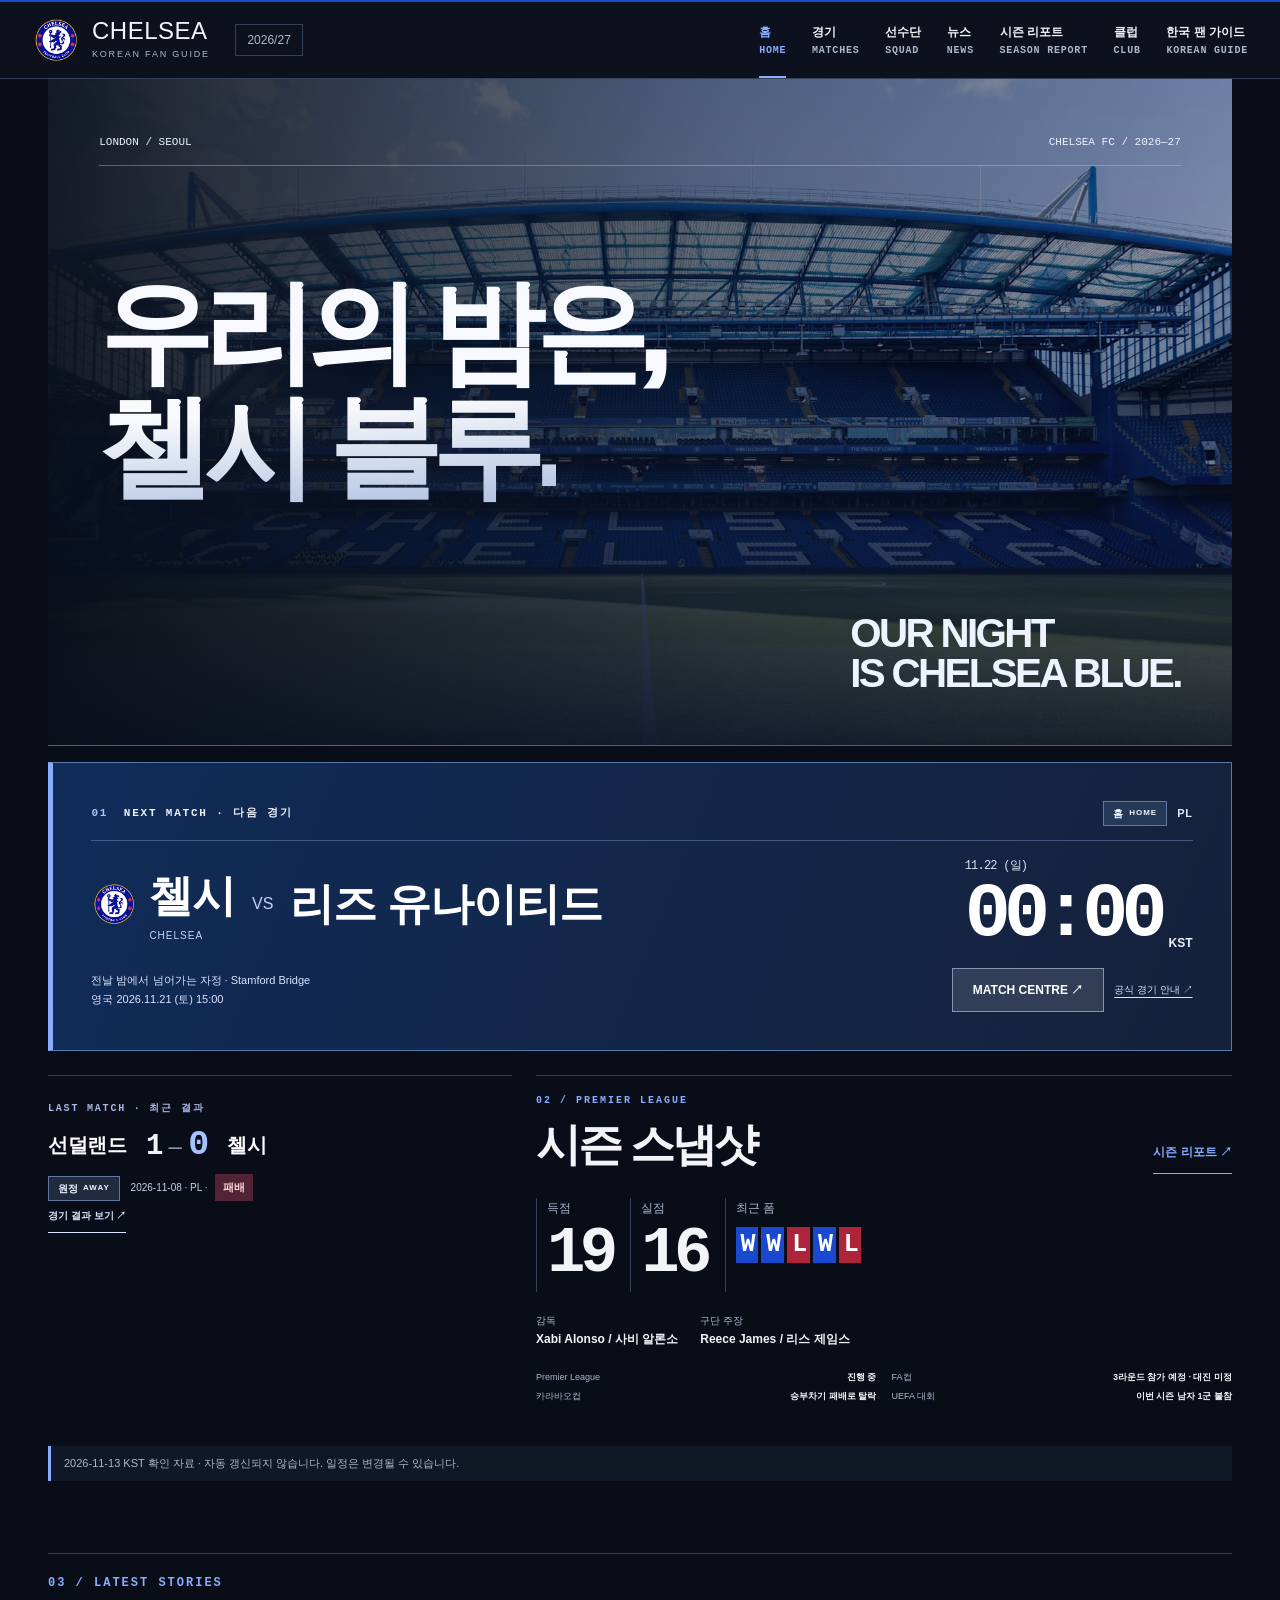
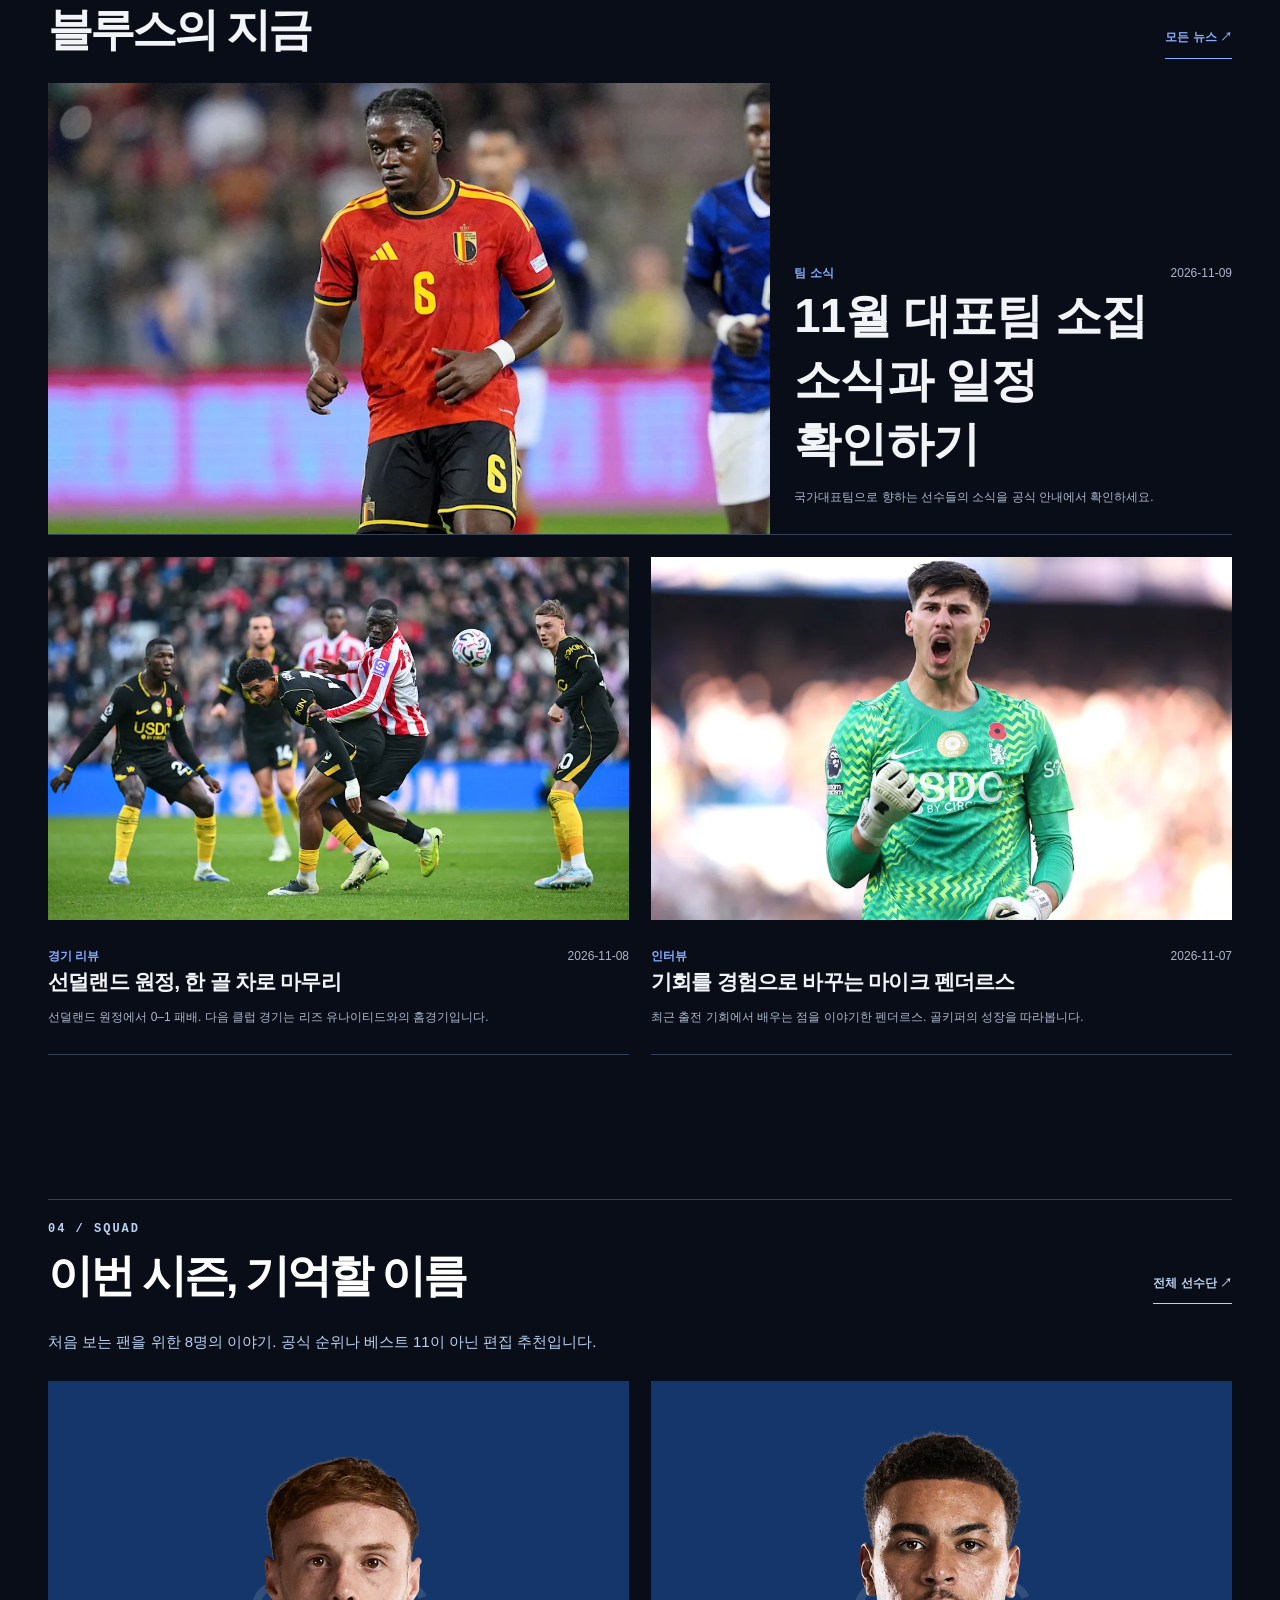
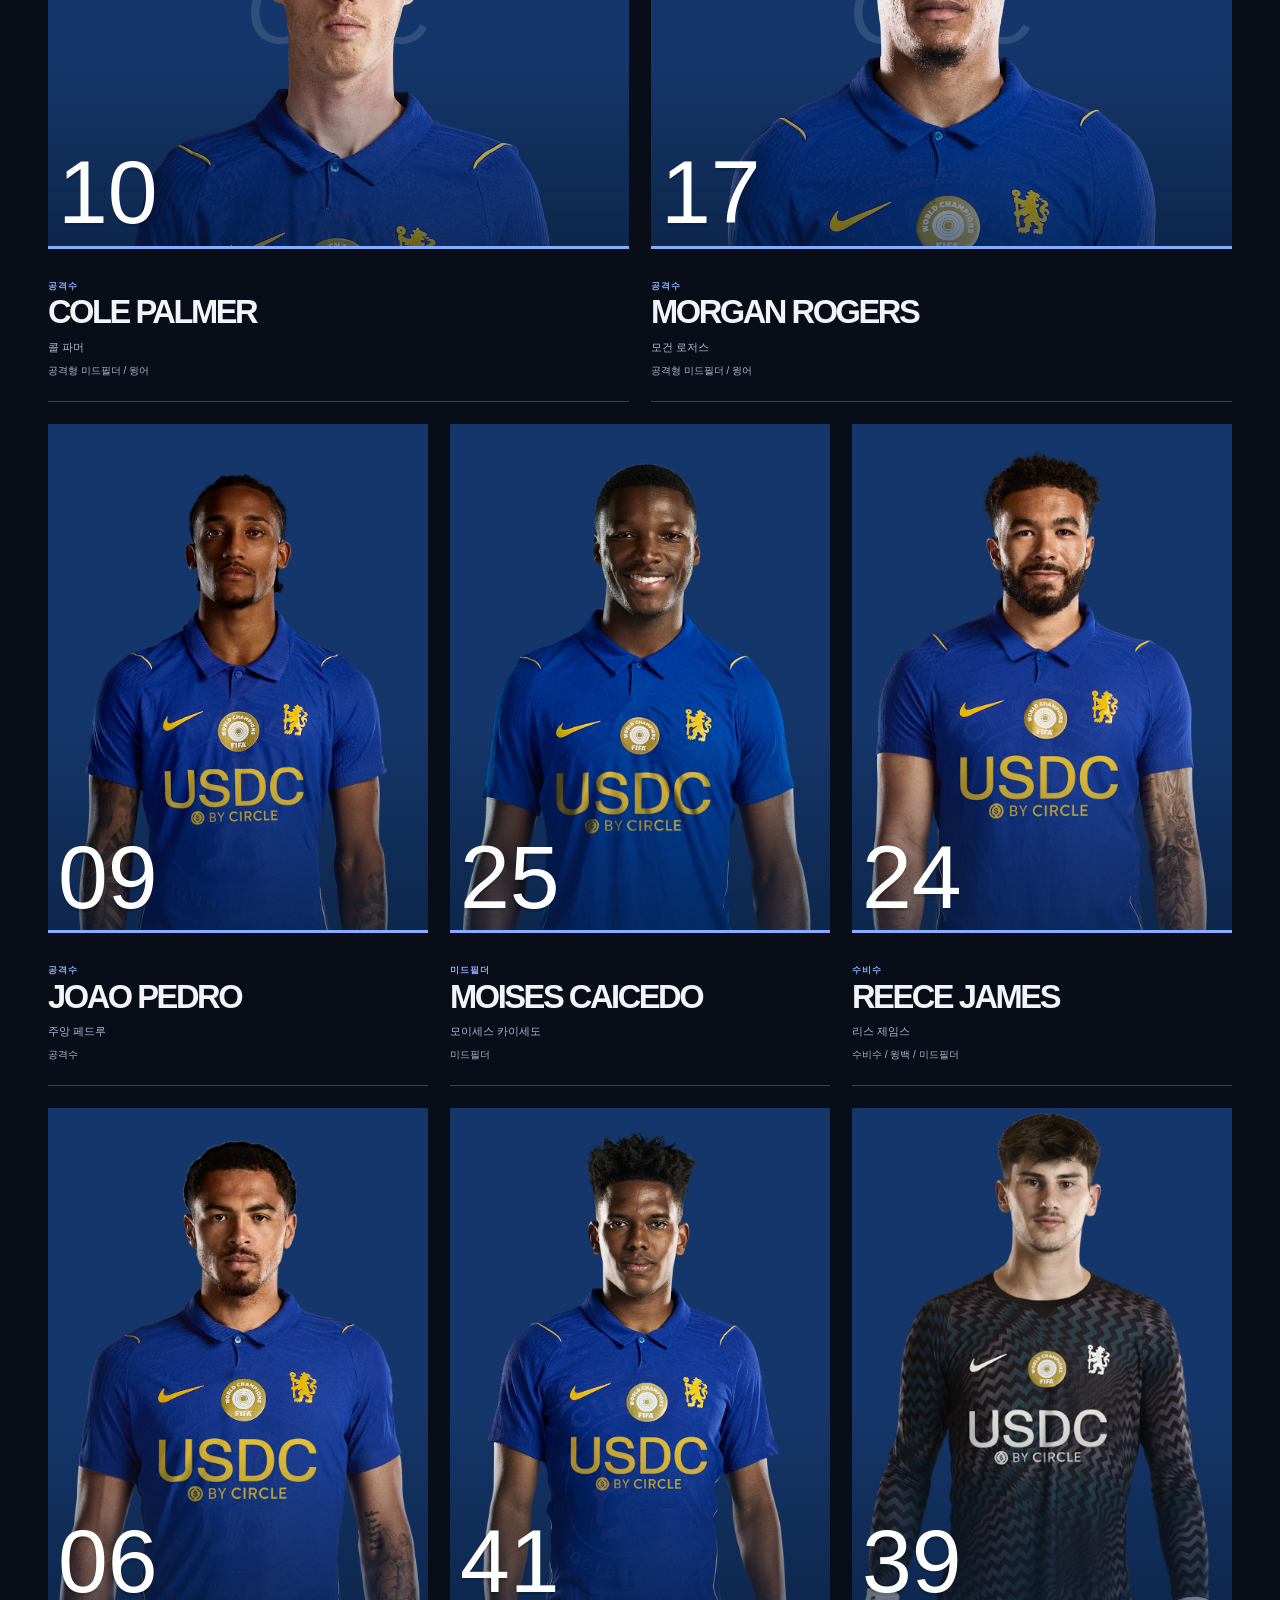
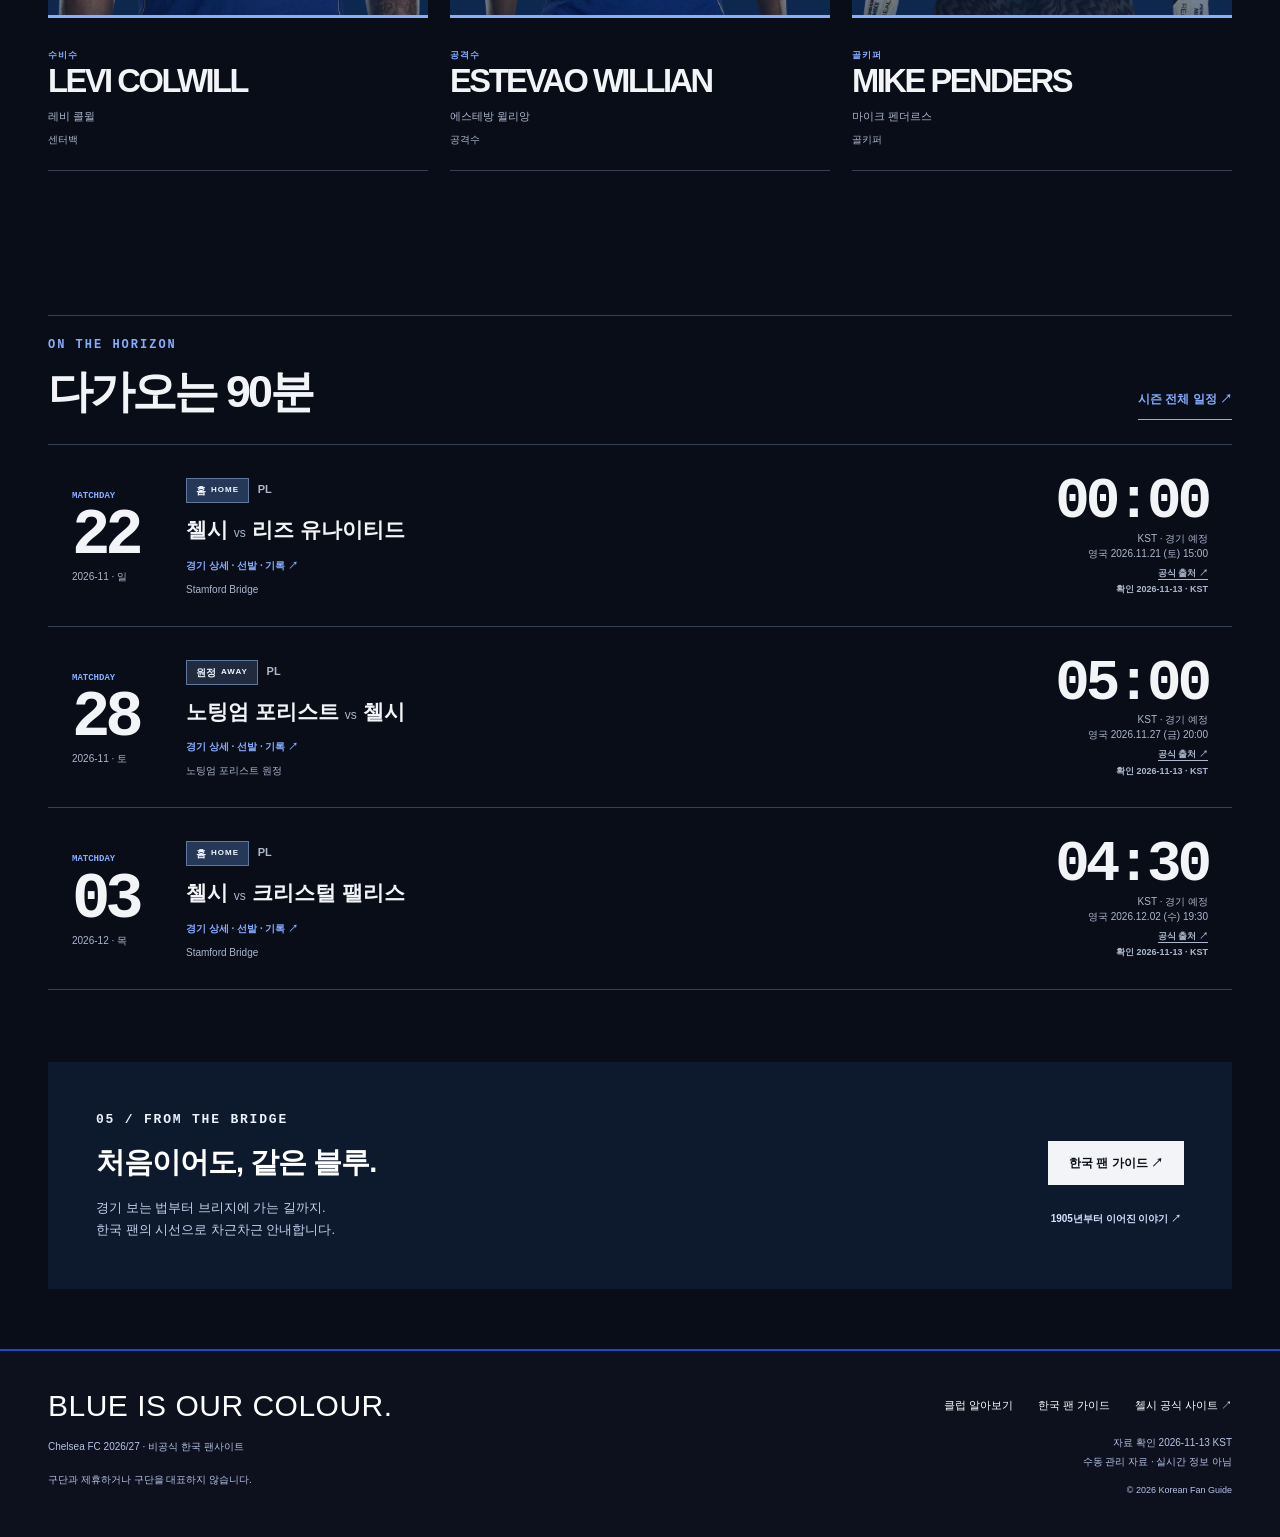
==== commit 7b1bb6fd: "redesign Chelsea Korean fan site" ====
--- a/index.html
+++ b/index.html
@@ -3,7 +3,7 @@
 <head>
   <meta charset="UTF-8">
   <meta name="viewport" content="width=device-width, initial-scale=1">
-  <meta name="theme-color" content="#0634cb">
+  <meta name="theme-color" content="#090d18">
   <meta name="description" content="Chelsea FC 2026/27 한국 팬 가이드. 한국시간 경기 일정과 결과, 한영 선수단, 공식 소식과 클럽 이야기를 확인하세요. 비공식 팬사이트입니다.">
   <title>우리의 밤은, 첼시 블루. | Chelsea FC 2026/27 한국 팬 가이드</title>
   <link rel="stylesheet" href="style.css">
@@ -22,12 +22,12 @@
       <button class="menu-toggle" aria-expanded="false" aria-controls="navigation" aria-label="메뉴 열기"><span></span><span></span><span></span></button>
       <nav id="navigation" aria-label="주요 메뉴">
         <a class="nav-link" aria-current="page" data-nav="home" href="index.html">홈 <small>HOME</small></a>
+        <a class="nav-link" data-nav="matches" href="matches.html">경기 <small>MATCHES</small></a>
         <a class="nav-link" data-nav="squad" href="squad.html">선수단 <small>SQUAD</small></a>
-        <a class="nav-link" data-nav="matches" href="matches.html">경기 <small>MATCHES</small></a>
         <a class="nav-link" data-nav="news" href="news.html">뉴스 <small>NEWS</small></a>
+        <a class="nav-link" data-nav="season-report" href="season-report.html">시즌 리포트 <small>SEASON REPORT</small></a>
         <a class="nav-link" data-nav="club" href="club.html">클럽 <small>CLUB</small></a>
-        <a class="nav-link" data-nav="guide" href="korean-guide.html">한국 팬 가이드 <small>GUIDE ↗</small></a>
-        <a class="nav-link" data-nav="season-report" href="season-report.html">시즌 리포트 <small>SEASON REPORT</small></a>
+        <a class="nav-link" data-nav="guide" href="korean-guide.html">한국 팬 가이드 <small>KOREAN GUIDE</small></a>
       </nav>
     </div>
   </header>
--- a/style.css
+++ b/style.css
@@ -1123,3 +1123,359 @@
   .report-data-note h2 { font-size: 24px; }
   .report-data-note p { font-size: 12px; }
 }
+
+/* Chelsea after dark */
+:root {
+  color-scheme: dark;
+  --paper: #090d18;
+  --white: #101725;
+  --navy: #0d192d;
+  --surface: #152136;
+  --ink: #f3f4f7;
+  --muted: #abb8cd;
+  --line: #354157;
+  --blue: #86adff;
+  --blue-deep: #164cc9;
+  --chelsea: #1949ce;
+  --lime: #edf1fa;
+  --mono: 'Cascadia Mono', Consolas, monospace;
+}
+body { overflow-wrap: anywhere; }
+.site-header, .site-footer { background: #0c111d; border-top: 2px solid var(--chelsea); }
+.header-inner { min-height: 76px; gap: clamp(12px, 2vw, 26px); }
+.season-chip { color: var(--muted); background: transparent; border: 1px solid var(--line); }
+#navigation { gap: clamp(12px, 2vw, 27px); }
+.nav-link small { color: var(--muted); font: 700 10px/1.5 var(--mono); }
+.nav-link[aria-current='page'] small { color: var(--blue); }
+.nav-link[aria-current='page']::after { height: 2px; }
+.menu-toggle span { background: var(--ink); }
+.eyebrow, .hero-edition, .matchday-label { font-family: var(--mono); }
+.section-head { border-top: 1px solid var(--line); padding-top: 20px; }
+.section-head > div { min-width: 0; }
+.section-head p { margin: 0 0 8px; color: var(--blue); }
+.section-head h2 { font-size: clamp(25px, 3.5vw, 52px); letter-spacing: -.065em; }
+.text-link { white-space: normal; }
+.text-link:hover { color: var(--ink); }
+.button { background: var(--chelsea); border-color: var(--chelsea); }
+.button:hover { background: var(--blue-deep); }
+.button-outline { background: transparent; border-color: var(--line); color: var(--ink); }
+.button-outline:hover { background: var(--surface); }
+.button-light { background: var(--ink); border-color: var(--ink); color: var(--paper); }
+.button-light:hover { background: #c9d9fb; border-color: #c9d9fb; }
+textarea:focus-visible { outline: 3px solid var(--blue); outline-offset: 4px; }
+.field input, .field select, .rating-sort select, .comment-form input, .comment-form textarea {
+  background: var(--paper);
+  color: var(--ink);
+  border-color: var(--line);
+}
+.toolbar, .filter-button, .empty-state, .loading-state, .notice, .verification-note,
+.info-card, .trophy, .stat, .data-table, .legend-item, .related-list a, .prose details,
+body[data-page='guide'] #culture, .fan-points, .injury-history {
+  background: var(--white);
+  color: var(--ink);
+  box-shadow: none;
+}
+.data-table th, .related-list a:hover { background: var(--surface); }
+.prose p, .prose li, .article-body p, .notice, .verification-note { color: var(--muted); }
+.photo-hero::before {
+  background: linear-gradient(90deg, #080e1aee, #09152f5c), linear-gradient(0deg, #080e1aec, transparent 76%);
+}
+.photo-hero > .editorial-image { filter: brightness(.84) saturate(.84); }
+.photo-hero .hero-copy { min-width: 0; }
+.photo-hero .page-title {
+  font-family: var(--body);
+  font-weight: 950;
+  line-height: 1.08;
+  letter-spacing: -.075em;
+}
+.home-stage {
+  display: block;
+  min-height: 0;
+  padding: 0;
+  margin-top: 0;
+  border-bottom: 1px solid #749dff8c;
+  background: #081128;
+}
+.home-stage::before {
+  z-index: 0;
+  background: linear-gradient(90deg, #070d1aef, #08173681 58%, #0c1a4245),
+    linear-gradient(0deg, #090e1cdb, transparent 55%);
+}
+.home-stage::after { content: none; }
+.home-stage > .editorial-image {
+  z-index: -1;
+  opacity: 1;
+  object-position: 58% 50%;
+  filter: brightness(.85) saturate(.85);
+}
+.home-heading {
+  position: relative;
+  display: grid;
+  align-content: space-between;
+  align-items: end;
+  grid-template-columns: repeat(12, minmax(0, 1fr));
+  gap: 24px 0;
+  min-height: clamp(460px, 52vw, 685px);
+  padding: clamp(24px, 4vw, 64px);
+  margin: 0;
+}
+.home-heading > .hero-edition {
+  display: flex;
+  justify-content: space-between;
+  flex-wrap: wrap;
+  gap: 8px 12px;
+  grid-column: 1 / -1;
+  border-bottom: 1px solid #b0c8ff65;
+  padding-bottom: 13px;
+  margin: 0;
+  color: #ebf1ff;
+  font-size: clamp(10px, 1vw, 14px);
+  letter-spacing: .11em;
+}
+.home-heading h1 {
+  grid-column: 1 / -1;
+  margin: 0;
+  color: #f7f9ff;
+  font: 950 clamp(45px, 8.8vw, 134px)/1.02 var(--body);
+  letter-spacing: -.105em;
+}
+.home-heading h1 span { display: inline; color: #f1f5ff; }
+@supports (background-clip: text) {
+  .home-heading h1 span {
+    background: linear-gradient(176deg, #f9fafc 24%, #b3c4e3 92%);
+    background-clip: text;
+    color: transparent;
+  }
+}
+.home-heading > .hero-translation {
+  grid-column: 8 / -1;
+  justify-self: end;
+  text-align: left;
+  margin: 0;
+  color: #edf3ff;
+  font: 800 clamp(17px, 3.15vw, 45px)/.98 Arial, sans-serif;
+  letter-spacing: -.065em;
+}
+.next-match {
+  display: grid;
+  grid-template-columns: minmax(0, 1fr) minmax(0, .75fr);
+  align-items: center;
+  gap: 16px 32px;
+  margin-top: 16px;
+  padding: clamp(18px, 3vw, 45px);
+  min-height: 0;
+  background: linear-gradient(112deg, #102c59, #15213a);
+  border: 1px solid #5879ab;
+}
+.next-match::after { content: none; }
+.match-label {
+  grid-column: 1 / -1;
+  justify-content: start;
+  border-bottom: 1px solid #a5c0fc55;
+  padding-bottom: 14px;
+}
+.match-label .eyebrow { margin: 0 auto 0 0; }
+.editorial-index { color: #a8c4ff; margin-right: .65em; }
+.match-teams { margin: 0; font-size: clamp(19px, 3.4vw, 49px); }
+.match-teams > div { min-width: 0; }
+.match-kickoff { display: flex; align-items: end; gap: 8px; justify-self: end; }
+.match-kickoff time { display: grid; gap: 4px; }
+.match-kickoff time > span { color: #dbe3f4; font: 12px/1.5 var(--mono); }
+.match-kickoff strong { font: 800 clamp(39px, 6vw, 95px)/.95 var(--mono); letter-spacing: -.09em; }
+.match-sub { margin: 0; }
+.match-actions { justify-content: end; margin: 0; }
+.match-actions .button-light {
+  min-height: 44px;
+  background: #ffffff1f;
+  border-color: #c9ddff8c;
+  color: #fff;
+}
+.match-actions .button-light:hover { background: #ffffff38; }
+.dashboard .next-match { margin: 0; grid-template-columns: minmax(0, 1fr); }
+.dashboard .match-kickoff { justify-self: start; }
+.dashboard .match-actions { justify-content: start; }
+.venue-badge.badge, .next-match .venue-badge { background: #253858; color: #f2f6ff; border: 1px solid #61789e; outline: none; }
+.venue-badge.badge.venue-away { background: #202b40; }
+.home-summary { margin: 24px 0; }
+.home-summary .dashboard-side {
+  display: grid;
+  grid-template-columns: minmax(0, .8fr) minmax(0, 1.2fr);
+  grid-template-rows: auto;
+  gap: 24px;
+}
+.result-card, .season-card { background: transparent; border: 0; border-top: 1px solid var(--line); padding: 17px 0; }
+.result-card h2 { display: flex; align-items: center; flex-wrap: wrap; gap: 8px 14px; }
+.result-card .text-link { border-bottom: 1px solid currentColor; min-height: 32px; }
+.home-season .section-head { border: 0; padding: 0; }
+.snapshot-metrics { display: grid; grid-template-columns: auto auto minmax(0, 1fr); gap: 12px 18px; margin: 0 0 20px; }
+.snapshot-metrics > div { border-inline-start: 1px solid var(--line); padding-inline-start: 10px; min-width: 0; }
+.snapshot-metrics dt { font-size: 12px; color: var(--muted); }
+.snapshot-metrics dd { margin: 0; font: 750 clamp(32px, 5vw, 66px)/1.15 var(--mono); letter-spacing: -.09em; }
+.snapshot-metrics .snapshot-form {
+  display: flex;
+  flex-wrap: wrap;
+  align-items: center;
+  gap: 3px;
+  min-height: 2.2em;
+  font: 700 clamp(15px, 2vw, 25px)/1.2 var(--mono);
+}
+.snapshot-form abbr { text-decoration: none; padding: 3px 5px; }
+.form-W { background: var(--chelsea); }
+
+body[data-page='matches'] .section:has(#matches-form),
+body[data-page='matches'] .section:has(#matches-form) .toolbar { background: var(--white); }
+.fixture-list { border-top: 1px solid var(--line); gap: 0; }
+.fixture-row, .fixture-row.venue-away {
+  background: transparent;
+  border: 0;
+  border-bottom: 1px solid var(--line);
+  padding-inline: clamp(0px, 2vw, 24px);
+}
+.fixture-row:hover { background: #17233b; }
+.fixture-day { color: var(--muted); }
+.fixture-day .matchday-label { color: var(--blue); font-size: 9px; }
+.fixture-day strong { color: var(--ink); font: 800 clamp(31px, 5vw, 66px)/1 var(--mono); letter-spacing: -.08em; }
+.fixture-time > strong { font: 750 clamp(28px, 4.5vw, 58px)/1 var(--mono); letter-spacing: -.07em; }
+.fixture-time .source-note { margin-top: 4px; }
+.fixture-result, .result-score { font: 800 clamp(27px, 4.8vw, 60px)/1 var(--mono); }
+.scoreline { padding: 0; background: transparent; }
+.chelsea-score, .match-detail-score .chelsea-score { color: #a6c2ff; }
+.opponent-score, .match-detail-score .opponent-score { color: #f1f3f8; }
+.score-divider { color: #8998ae; }
+.result-win, .fixture-time > .result-win { background: #17346b; color: #d4e2ff; }
+.result-loss, .fixture-time > .result-loss { background: #512334; color: #ffd7df; }
+.result-draw, .fixture-time > .result-draw { background: #30394b; color: #eef2f9; }
+.match-detail-score .scoreline { background: transparent; font-family: var(--mono); letter-spacing: -.09em; }
+.match-detail-hero h1 { font-size: clamp(30px, 6.7vw, 95px); letter-spacing: -.065em; }
+.match-venue-line { color: #dce7fd; margin: 6px 0 0; }
+.match-facts { background: var(--line); }
+.match-facts > div, .match-ratings, .match-stat-table, .lineup-player, .match-event { background: var(--white); }
+.rating-unconfirmed, .performance-card { background: var(--surface); }
+.performance-card.top-rated { background: #1b304f; }
+.pitch {
+  background: repeating-linear-gradient(0deg, #102648 0 12.5%, #142d55 12.5% 25%);
+  border-color: #0d192d;
+}
+.pitch-player { background: #0b1529ed; border-radius: 0; }
+.pitch-player:hover, .pitch-player:focus-visible { background: #1f3f74; }
+.pitch-player strong { overflow-wrap: anywhere; }
+.pitch-portrait b { background: #edf3ff; color: #15284d; }
+.fan-comments .section-head, .match-stat-row { border-color: var(--line); }
+
+.news-card, .player-card, .news-card:hover, .player-card:hover {
+  background: transparent;
+  box-shadow: none;
+  transform: none;
+}
+.news-card, .player-card { border-bottom: 1px solid var(--line); }
+.news-card-body, .player-info { padding-inline: 0; }
+.news-card h3 { line-height: 1.35; }
+.news-card:hover h3, .player-card:hover h3 { color: var(--blue); }
+.news-art { aspect-ratio: 16 / 10; min-height: 0; }
+.news-art > .editorial-image, .player-visual > .editorial-image { transition: transform .35s ease-out; }
+@media (hover: hover) {
+  .news-card:hover .editorial-image, .player-card:hover .editorial-image { transform: scale(1.035); }
+}
+#news-results, body[data-page='home'] .news-grid { grid-template-columns: repeat(3, minmax(0, 1fr)); }
+#news-results .news-card:first-child, body[data-page='home'] .news-grid .news-card:first-child { grid-column: 1 / -1; }
+#news-results .news-card:first-child > a, body[data-page='home'] .news-grid .news-card:first-child > a {
+  display: grid;
+  grid-template-columns: minmax(0, 1.65fr) minmax(0, 1fr);
+  align-items: end;
+  gap: 24px;
+}
+#news-results .news-card:first-child h3,
+body[data-page='home'] .news-grid .news-card:first-child h3 { font-size: clamp(23px, 3.7vw, 52px); }
+body[data-page='home'] .news-grid { grid-template-columns: repeat(2, minmax(0, 1fr)); }
+.story-layout, body[data-page='player'] .detail-layout { background: var(--white); }
+body[data-page='player'] .detail-layout .info-card { background: var(--surface); }
+body[data-page='home'] .section:has(.players-grid) { margin-inline: 0; padding-inline: 0; background: transparent; }
+.player-visual { background: #15366a; }
+.player-card .player-visual > .editorial-image { object-position: center 10%; }
+.player-info h3 {
+  text-transform: uppercase;
+  font: 900 clamp(19px, 2.55vw, 37px)/1 Arial, sans-serif;
+  letter-spacing: -.075em;
+}
+.player-info > small { color: var(--muted); }
+.player-number { left: 10px; bottom: 8px; font-size: clamp(41px, 7vw, 95px); }
+.season-metric-grid { gap: 0; border-top: 1px solid var(--line); }
+.season-metric {
+  background: transparent;
+  border: 0;
+  border-bottom: 1px solid var(--line);
+  border-inline-end: 1px solid var(--line);
+}
+.season-metric > strong {
+  display: block;
+  font: 800 clamp(26px, 4.3vw, 60px)/1.05 var(--mono);
+  white-space: normal;
+  color: var(--ink);
+}
+.season-form, .story-takeaways, .guide-banner { background: var(--navy); }
+.season-leader-card, .standings-scroll { background: var(--white); }
+.standings-table th, .standings-table td { border-color: var(--line); }
+.standings-table tr.chelsea-standing, .report-data-note { background: #133474; }
+.unverified-leader .season-leader-photo { display: none; }
+.unverified-leader .season-leader-copy { border-top: 1px solid var(--line); }
+
+@media (max-width: 1049px) {
+  #navigation { background: #0c1425; gap: 0; }
+  #navigation.open { border-top: 1px solid var(--line); }
+}
+@media (max-width: 700px) {
+  .home-heading { min-height: clamp(360px, 85vw, 460px); padding: 20px 15px 24px; }
+  .home-heading h1 { font-size: clamp(35px, 11.5vw, 72px); }
+  .home-stage > .editorial-image { object-position: 64% center; }
+  .home-heading > .hero-translation { grid-column: 5 / -1; }
+  .next-match { grid-template-columns: minmax(0, 1fr); gap: 14px; }
+  .match-kickoff { justify-self: start; }
+  .match-kickoff strong { font-size: clamp(45px, 14vw, 74px); }
+  .match-actions { justify-content: start; }
+  .match-crest { width: 34px; height: 34px; }
+  .home-summary .dashboard-side { grid-template-columns: minmax(0, 1fr); }
+  .fixture-row, .fixture-row.venue-away { padding-inline: 2px; }
+  body[data-page='matches'] .section:has(#matches-form) { padding-inline: 12px; }
+  #news-results, body[data-page='home'] .news-grid { grid-template-columns: repeat(2, minmax(0, 1fr)); gap: 12px; }
+  #news-results .news-card:first-child > a, body[data-page='home'] .news-grid .news-card:first-child > a { display: block; }
+  .news-card-body { padding: 12px 0 16px; }
+  .season-metric { padding-inline: 10px; }
+  .form-match { min-width: 0; }
+  .match-detail-score .scoreline { gap: 5px; }
+}
+@media (max-width: 370px) {
+  .section-head { gap: 8px; }
+  .section-head .text-link { flex: 0 1 auto; }
+  .match-label { gap: 6px; }
+  .match-label .eyebrow { width: 100%; }
+  .snapshot-metrics { gap: 8px; }
+  .snapshot-metrics > div { padding-inline-start: 7px; }
+  .snapshot-form abbr { padding-inline: 3px; }
+}
+@media (prefers-reduced-motion: reduce) {
+  .news-card .editorial-image, .player-card .editorial-image { transition: none; }
+  .news-card:hover .editorial-image, .player-card:hover .editorial-image { transform: none; }
+}
+
+.portrait-fallback { transform: none; font-size: clamp(40px, 7vw, 90px); }
+.home-heading h1 { letter-spacing: -.085em; }
+.hero-edition > span { font-size: inherit; }
+.next-match .match-teams { gap: clamp(7px, 1.3vw, 20px); }
+.match-crest { flex-shrink: 0; }
+.fixture-result .chelsea-score, .fixture-result .opponent-score,
+.result-card .chelsea-score, .result-card .opponent-score,
+.match-detail-score .chelsea-score, .match-detail-score .opponent-score {
+  font-family: var(--mono);
+}
+.fixture-result .chelsea-score { font-size: clamp(38px, 5.1vw, 73px); }
+.fixture-result .opponent-score { font-size: clamp(33px, 4.5vw, 64px); }
+.match-detail-score .chelsea-score { font-size: clamp(54px, 8.5vw, 118px); }
+.match-detail-score .opponent-score { font-size: clamp(48px, 7.5vw, 104px); }
+.match-detail-score .scoreline { padding-inline: 0; }
+@media (min-width: 701px) {
+  body[data-page='home'] .players-grid { grid-template-columns: repeat(6, minmax(0, 1fr)); }
+  body[data-page='home'] .player-card { grid-column: span 2; }
+  body[data-page='home'] .player-card:nth-child(-n+2) { grid-column: span 3; }
+  body[data-page='home'] .player-card:nth-child(-n+2) .player-visual { aspect-ratio: 5 / 4; }
+  body[data-page='home'] .player-card:nth-child(-n+2) .editorial-image { object-position: center top; }
+}
